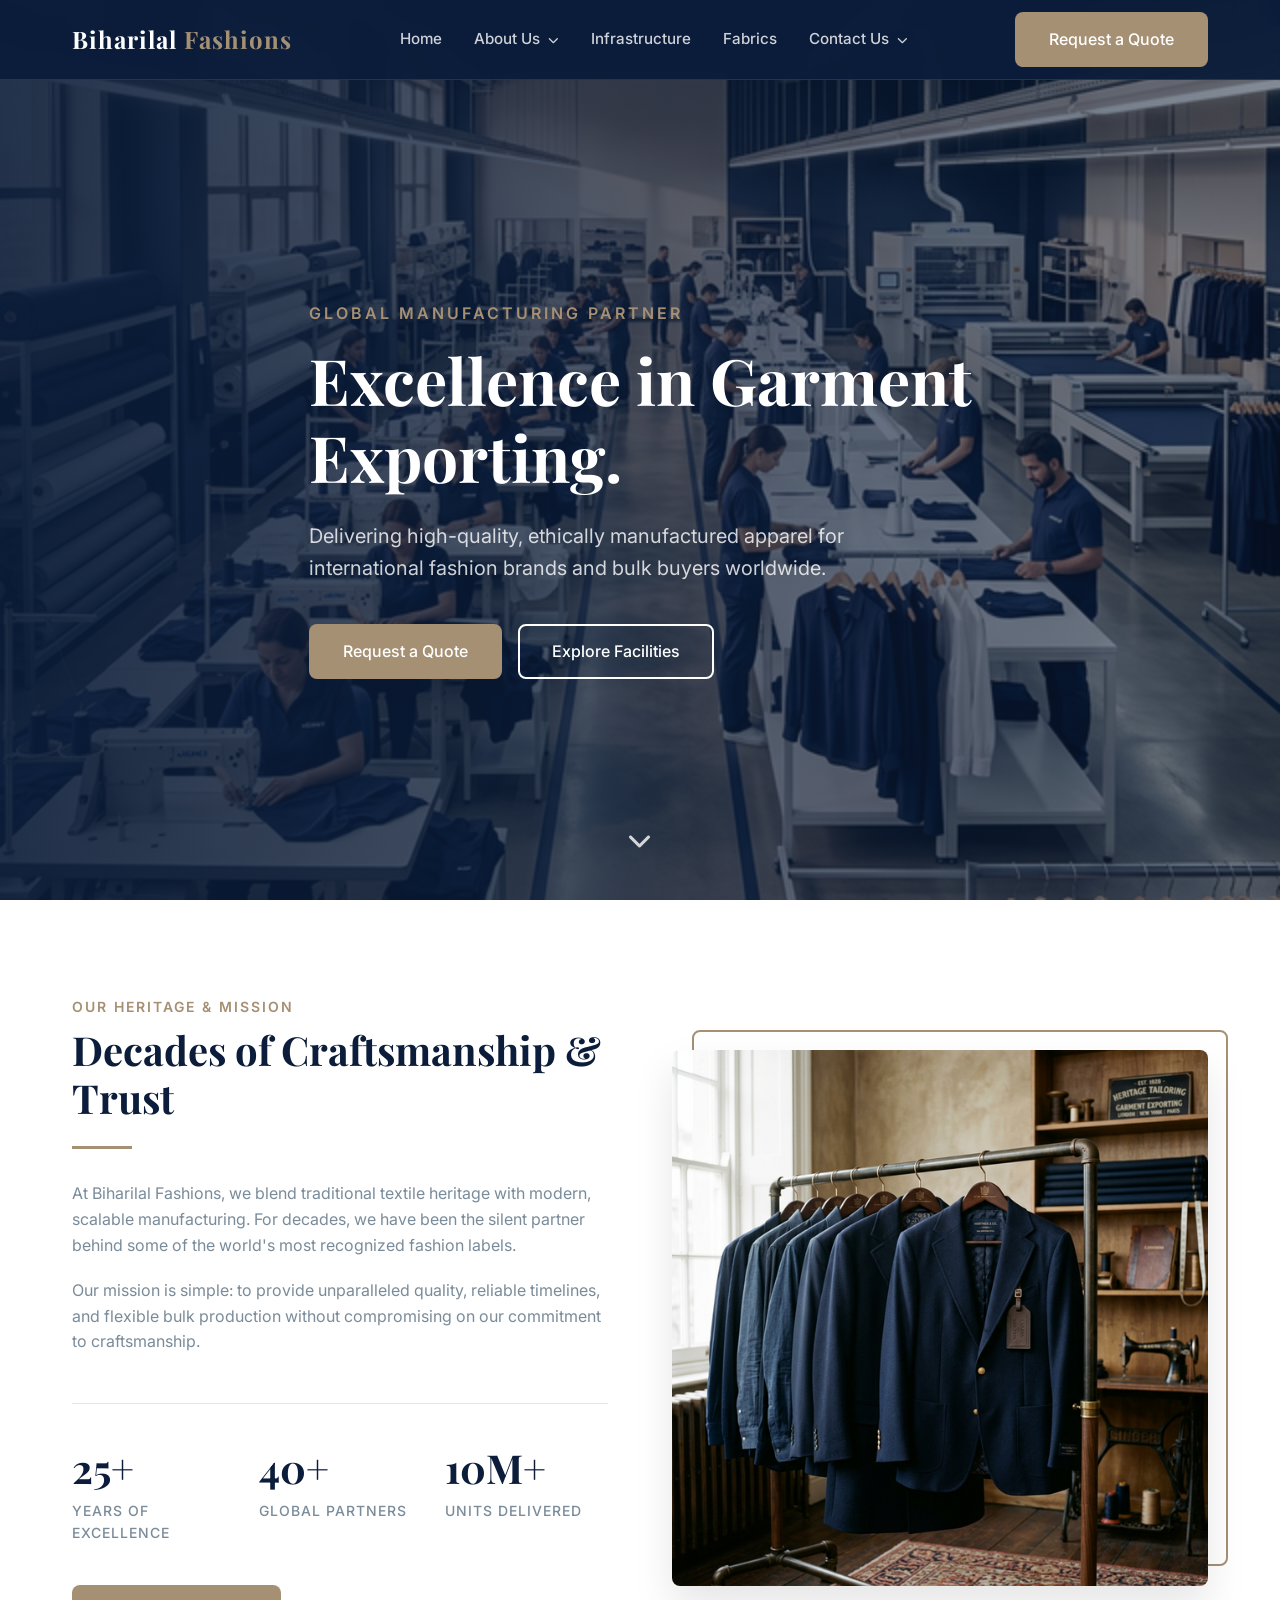
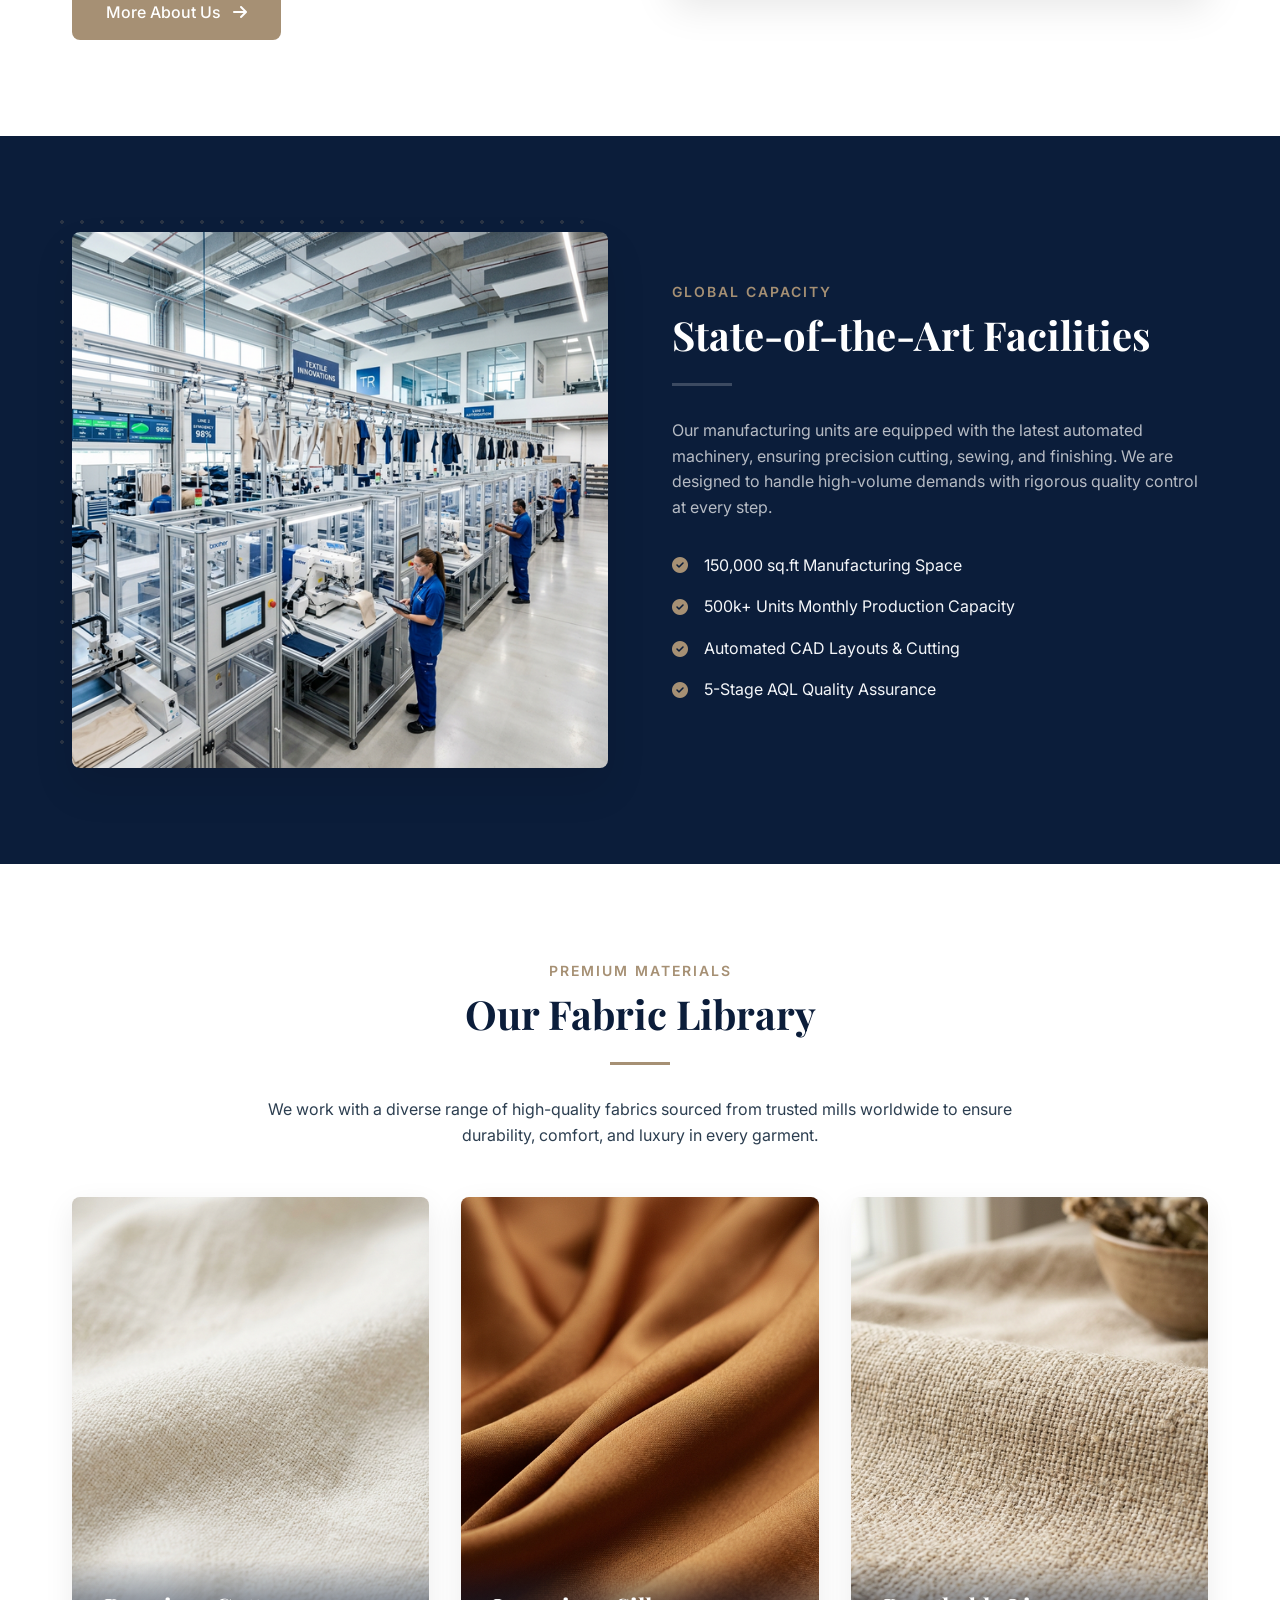
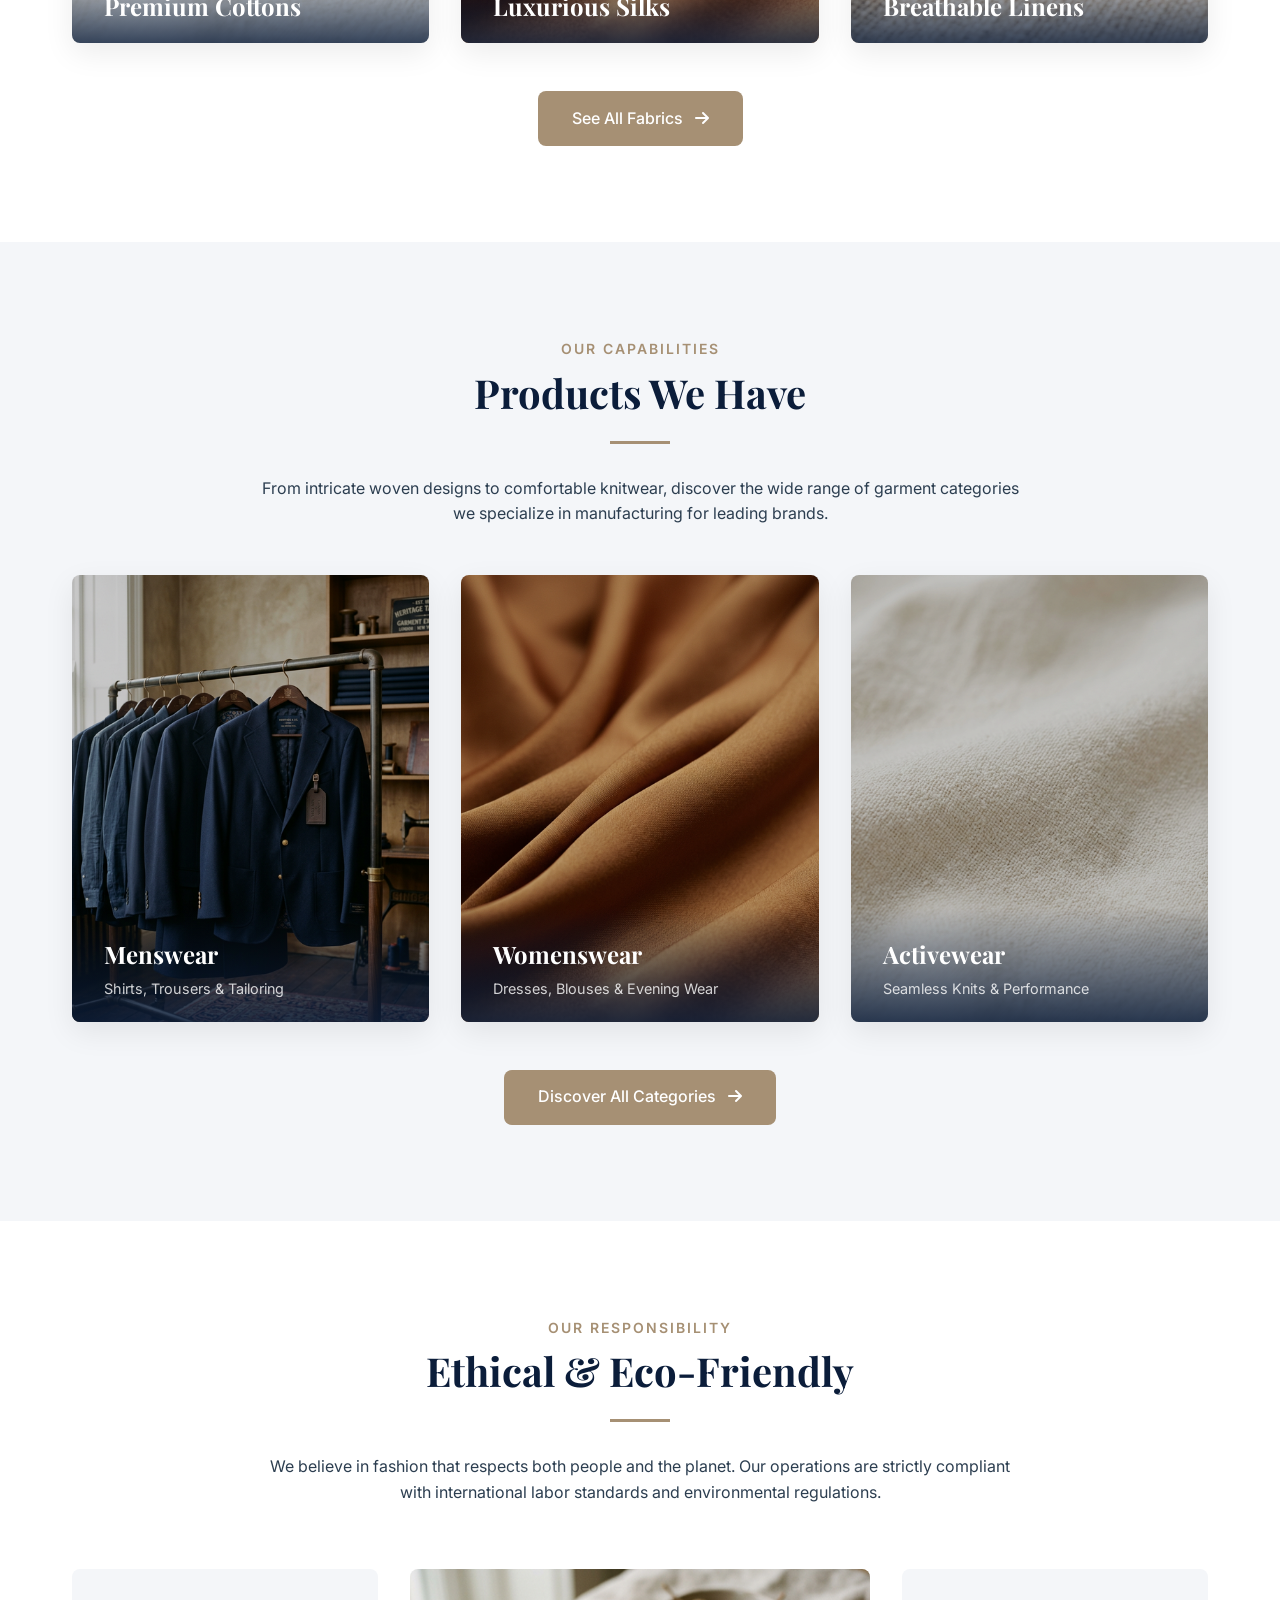
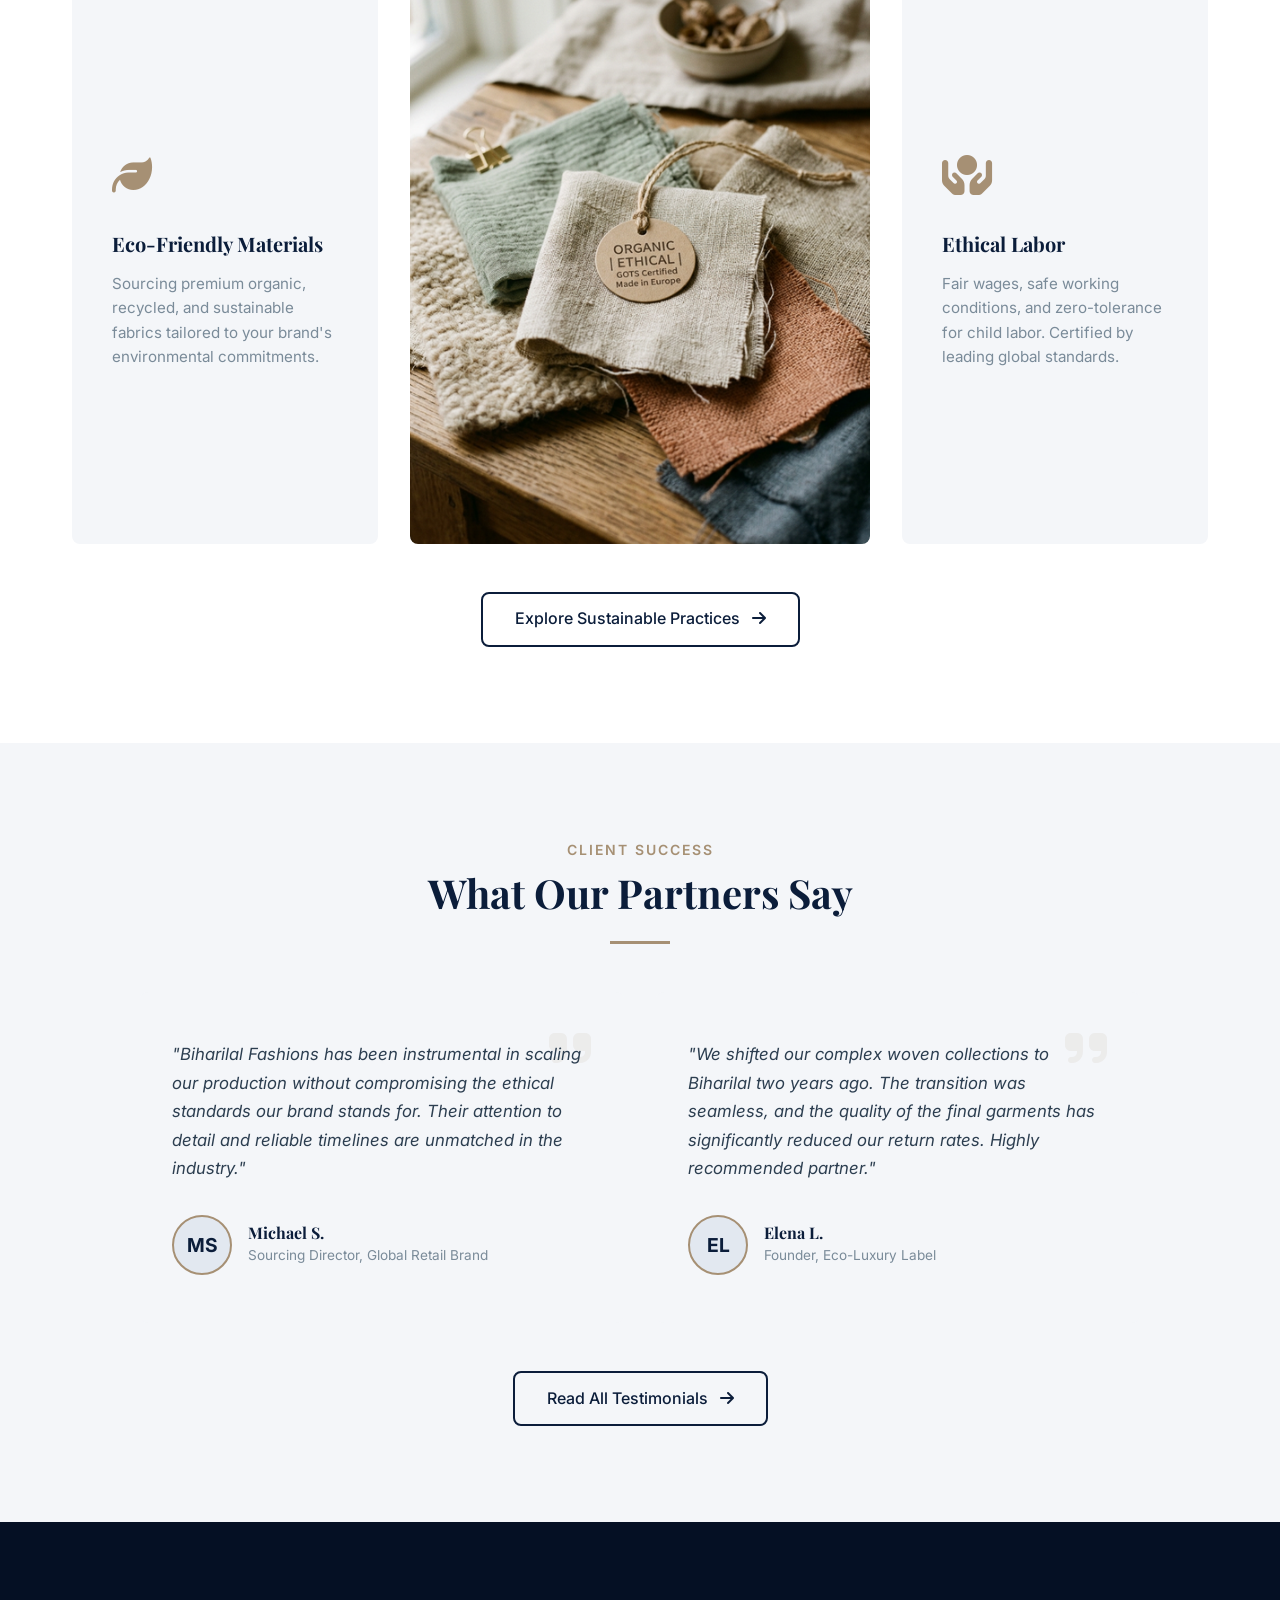
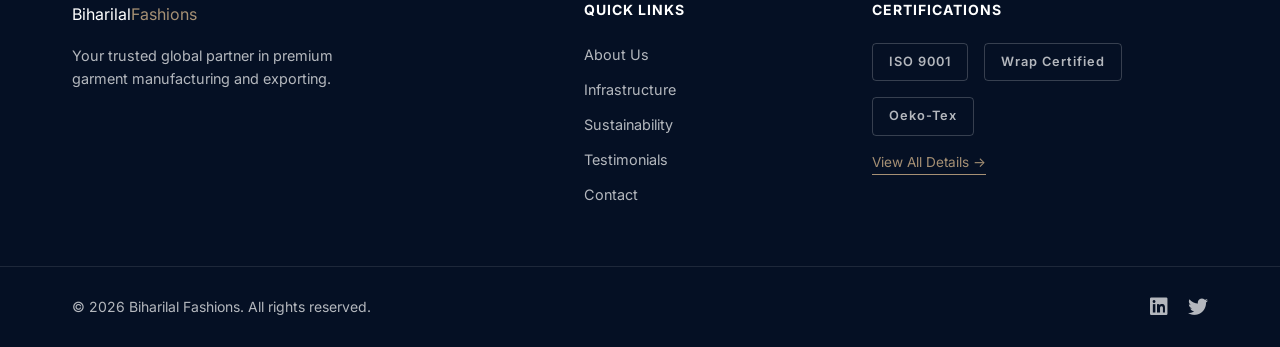
==== index.html @ 2e95e571 "adding more changes" ====
<!DOCTYPE html>
<html lang="en">
<head>
    <meta charset="UTF-8">
    <meta name="viewport" content="width=device-width, initial-scale=1.0">
    <title>Biharilal Fashions | Global Garment Manufacturing & Exporting</title>
    <meta name="description" content="Premium B2B garment manufacturing and exporting. Partner with Biharilal Fashions for high-quality, sustainable, and ethically produced apparel.">
    <link rel="preconnect" href="https://fonts.googleapis.com">
    <link rel="preconnect" href="https://fonts.gstatic.com" crossorigin>
    <link href="https://fonts.googleapis.com/css2?family=Inter:wght@300;400;500;600&family=Playfair+Display:wght@400;600;700&display=swap" rel="stylesheet">
    <link rel="stylesheet" href="https://cdnjs.cloudflare.com/ajax/libs/font-awesome/6.4.0/css/all.min.css">
    <link rel="stylesheet" href="styles.css">
</head>
<body>
    <!-- Navigation -->
    <nav class="navbar" id="navbar">
        <div class="container nav-container">
            <a href="#" class="logo">
                <span class="logo-text">Biharilal <span class="accent-text">Fashions</span></span>
            </a>
            <div class="nav-links">
                <a href="#home" class="nav-link">Home</a>
                <div class="dropdown">
                    <a href="about.html" class="nav-link">About Us <i class="fas fa-chevron-down" style="font-size: 0.7em; margin-left: 4px;"></i></a>
                    <div class="dropdown-menu">
                        <a href="about.html" class="dropdown-item">Company Overview</a>
                        <a href="certifications.html" class="dropdown-item">Certifications</a>
                        <a href="sustainability.html" class="dropdown-item">Sustainability</a>
                    </div>
                </div>
                <a href="#infrastructure" class="nav-link">Infrastructure</a>
                <a href="#fabrics" class="nav-link">Fabrics</a>
                <div class="dropdown">
                    <a href="contact.html" class="nav-link">Contact Us <i class="fas fa-chevron-down" style="font-size: 0.7em; margin-left: 4px;"></i></a>
                    <div class="dropdown-menu" style="right: 0; left: auto; min-width: 150px;">
                        <a href="contact.html" class="dropdown-item">Get in Touch</a>
                        <a href="join.html" class="dropdown-item">Join Us</a>
                    </div>
                </div>
            </div>
            <a href="contact.html" class="btn btn-primary nav-btn">Request a Quote</a>
            <button class="mobile-toggle" aria-label="Toggle menu">
                <i class="fas fa-bars"></i>
            </button>
        </div>
    </nav>

    <!-- Hero Section -->
    <section id="home" class="hero">
        <div class="hero-bg" style="background-image: url('assets/hero_garment.png');"></div>
        <div class="hero-overlay"></div>
        <div class="container hero-content">
            <span class="subtitle">Global Manufacturing Partner</span>
            <h1 class="hero-title">Excellence in Garment <br>Exporting.</h1>
            <p class="hero-desc">Delivering high-quality, ethically manufactured apparel for international fashion brands and bulk buyers worldwide.</p>
            <div class="hero-actions">
                <a href="contact.html" class="btn btn-primary">Request a Quote</a>
                <a href="#infrastructure" class="btn btn-secondary">Explore Facilities</a>
            </div>
        </div>
        <div class="scroll-indicator">
            <a href="#about"><i class="fas fa-chevron-down"></i></a>
        </div>
    </section>

    <!-- About Section -->
    <section id="about" class="section">
        <div class="container split-container fade-in-up">
            <div class="split-content">
                <span class="section-subtitle">Our Heritage & Mission</span>
                <h2 class="section-title">Decades of Craftsmanship & Trust</h2>
                <div class="divider"></div>
                <p>At Biharilal Fashions, we blend traditional textile heritage with modern, scalable manufacturing. For decades, we have been the silent partner behind some of the world's most recognized fashion labels.</p>
                <p>Our mission is simple: to provide unparalleled quality, reliable timelines, and flexible bulk production without compromising on our commitment to craftsmanship.</p>
                
                <div class="stats-grid">
                    <div class="stat-item">
                        <span class="stat-num">25+</span>
                        <span class="stat-label">Years of Excellence</span>
                    </div>
                    <div class="stat-item">
                        <span class="stat-num">40+</span>
                        <span class="stat-label">Global Partners</span>
                    </div>
                    <div class="stat-item">
                        <span class="stat-num">10M+</span>
                        <span class="stat-label">Units Delivered</span>
                    </div>
                </div>
                
                <div style="margin-top: 2.5rem;">
                    <a href="about.html" class="btn btn-primary">More About Us <i class="fas fa-arrow-right ml-2"></i></a>
                </div>
            </div>
            <div class="split-image-container">
                <img src="assets/about_heritage.png" alt="Tailored clothing heritage" class="split-image">
                <div class="image-accent"></div>
            </div>
        </div>
    </section>

    <!-- Infrastructure Section -->
    <section id="infrastructure" class="section section-dark">
        <div class="container split-container split-reverse fade-in-up">
            <div class="split-content">
                <span class="section-subtitle">Global Capacity</span>
                <h2 class="section-title text-light">State-of-the-Art Facilities</h2>
                <div class="divider divider-light"></div>
                <p class="text-light-muted">Our manufacturing units are equipped with the latest automated machinery, ensuring precision cutting, sewing, and finishing. We are designed to handle high-volume demands with rigorous quality control at every step.</p>
                
                <ul class="feature-list">
                    <li><i class="fas fa-check-circle text-accent"></i> 150,000 sq.ft Manufacturing Space</li>
                    <li><i class="fas fa-check-circle text-accent"></i> 500k+ Units Monthly Production Capacity</li>
                    <li><i class="fas fa-check-circle text-accent"></i> Automated CAD Layouts & Cutting</li>
                    <li><i class="fas fa-check-circle text-accent"></i> 5-Stage AQL Quality Assurance</li>
                </ul>
            </div>
            <div class="split-image-container">
                <img src="assets/infrastructure_factory.png" alt="Modern sewing facility" class="split-image">
                <div class="image-accent pattern-dots"></div>
            </div>
        </div>
    </section>

    <!-- Fabrics Section -->
    <section id="fabrics" class="section">
        <div class="container fade-in-up">
            <div class="text-center section-header">
                <span class="section-subtitle">Premium Materials</span>
                <h2 class="section-title">Our Fabric Library</h2>
                <div class="divider center-divider"></div>
                <p class="max-w-3xl mx-auto mb-8">We work with a diverse range of high-quality fabrics sourced from trusted mills worldwide to ensure durability, comfort, and luxury in every garment.</p>
            </div>
            
            <div class="fabric-preview-grid">
                <div class="fabric-preview-card">
                    <img src="assets/fabric_cotton.png" alt="Premium Cotton" class="fabric-preview-img">
                    <div class="fabric-preview-overlay">
                        <h3>Premium Cottons</h3>
                    </div>
                </div>
                <div class="fabric-preview-card">
                    <img src="assets/fabric_silk.png" alt="Luxurious Silk" class="fabric-preview-img">
                    <div class="fabric-preview-overlay">
                        <h3>Luxurious Silks</h3>
                    </div>
                </div>
                <div class="fabric-preview-card">
                    <img src="assets/fabric_linen.png" alt="Breathable Linen" class="fabric-preview-img">
                    <div class="fabric-preview-overlay">
                        <h3>Breathable Linens</h3>
                    </div>
                </div>
            </div>
            <div class="text-center mt-4" style="margin-top: 3rem;">
                <a href="fabrics.html" class="btn btn-primary">See All Fabrics <i class="fas fa-arrow-right ml-2"></i></a>
            </div>
        </div>
    </section>

    <!-- Products Section -->
    <section id="products" class="section section-muted">
        <div class="container fade-in-up">
            <div class="text-center section-header">
                <span class="section-subtitle">Our Capabilities</span>
                <h2 class="section-title">Products We Have</h2>
                <div class="divider center-divider"></div>
                <p class="max-w-3xl mx-auto mb-8">From intricate woven designs to comfortable knitwear, discover the wide range of garment categories we specialize in manufacturing for leading brands.</p>
            </div>
            
            <div class="fabric-preview-grid">
                <div class="fabric-preview-card">
                    <img src="assets/about_heritage.png" alt="Menswear" class="fabric-preview-img" style="filter: brightness(0.8);">
                    <div class="fabric-preview-overlay">
                        <h3>Menswear</h3>
                        <p style="color: rgba(255,255,255,0.8); font-size: 0.9rem; margin-top: 0.5rem;">Shirts, Trousers & Tailoring</p>
                    </div>
                </div>
                <div class="fabric-preview-card">
                    <img src="assets/fabric_silk.png" alt="Womenswear" class="fabric-preview-img" style="filter: brightness(0.8);">
                    <div class="fabric-preview-overlay">
                        <h3>Womenswear</h3>
                        <p style="color: rgba(255,255,255,0.8); font-size: 0.9rem; margin-top: 0.5rem;">Dresses, Blouses & Evening Wear</p>
                    </div>
                </div>
                <div class="fabric-preview-card">
                    <img src="assets/fabric_cotton.png" alt="Activewear" class="fabric-preview-img" style="filter: brightness(0.8);">
                    <div class="fabric-preview-overlay">
                        <h3>Activewear</h3>
                        <p style="color: rgba(255,255,255,0.8); font-size: 0.9rem; margin-top: 0.5rem;">Seamless Knits & Performance</p>
                    </div>
                </div>
            </div>
            
            <div class="text-center mt-4" style="margin-top: 3rem;">
                <a href="products.html" class="btn btn-primary">Discover All Categories <i class="fas fa-arrow-right ml-2"></i></a>
            </div>
        </div>
    </section>

    <!-- Sustainability Section -->
    <section id="sustainability" class="section">
        <div class="container fade-in-up">
            <div class="text-center section-header">
                <span class="section-subtitle">Our Responsibility</span>
                <h2 class="section-title">Ethical & Eco-Friendly</h2>
                <div class="divider center-divider"></div>
                <p class="max-w-3xl mx-auto">We believe in fashion that respects both people and the planet. Our operations are strictly compliant with international labor standards and environmental regulations.</p>
            </div>
            
            <div class="sustainability-grid">
                <div class="sus-card">
                    <div class="sus-icon"><i class="fas fa-leaf"></i></div>
                    <h3>Eco-Friendly Materials</h3>
                    <p>Sourcing premium organic, recycled, and sustainable fabrics tailored to your brand's environmental commitments.</p>
                </div>
                <div class="sus-card card-featured">
                    <img src="assets/sustainability_fabric.png" alt="Organic fabric swatches" class="sus-image">
                </div>
                <div class="sus-card">
                    <div class="sus-icon"><i class="fas fa-hands-holding-circle"></i></div>
                    <h3>Ethical Labor</h3>
                    <p>Fair wages, safe working conditions, and zero-tolerance for child labor. Certified by leading global standards.</p>
                </div>
            </div>
            
            <div class="text-center" style="margin-top: 3rem;">
                <a href="sustainability.html" class="btn btn-secondary" style="color: var(--primary-dark); border-color: var(--primary-dark);">Explore Sustainable Practices <i class="fas fa-arrow-right ml-2"></i></a>
            </div>
        </div>
    </section>

    <!-- Featured Testimonials Section -->
    <section id="testimonials" class="section section-muted">
        <div class="container fade-in-up">
            <div class="text-center section-header">
                <span class="section-subtitle">Client Success</span>
                <h2 class="section-title">What Our Partners Say</h2>
                <div class="divider center-divider"></div>
            </div>
            
            <div class="testimonials-grid" style="max-width: 1000px; margin-left: auto; margin-right: auto;">
                <div class="testimonial-card">
                    <i class="fas fa-quote-right quote-icon"></i>
                    <p class="testimonial-text">"Biharilal Fashions has been instrumental in scaling our production without compromising the ethical standards our brand stands for. Their attention to detail and reliable timelines are unmatched in the industry."</p>
                    <div class="testimonial-author">
                        <div class="author-avatar">MS</div>
                        <div class="author-info">
                            <h4>Michael S.</h4>
                            <p>Sourcing Director, Global Retail Brand</p>
                        </div>
                    </div>
                </div>
                
                <div class="testimonial-card">
                    <i class="fas fa-quote-right quote-icon"></i>
                    <p class="testimonial-text">"We shifted our complex woven collections to Biharilal two years ago. The transition was seamless, and the quality of the final garments has significantly reduced our return rates. Highly recommended partner."</p>
                    <div class="testimonial-author">
                        <div class="author-avatar">EL</div>
                        <div class="author-info">
                            <h4>Elena L.</h4>
                            <p>Founder, Eco-Luxury Label</p>
                        </div>
                    </div>
                </div>
            </div>
            
            <div class="text-center" style="margin-top: 3rem;">
                <a href="testimonials.html" class="btn btn-secondary" style="color: var(--primary-dark); border-color: var(--primary-dark);">Read All Testimonials <i class="fas fa-arrow-right ml-2"></i></a>
            </div>
        </div>
    </section>

    <!-- Footer -->
    <footer class="footer">
        <div class="container footer-container">
            <div class="footer-brand">
                <a href="#" class="logo text-light">Biharilal <span class="accent-text">Fashions</span></a>
                <p class="footer-desc">Your trusted global partner in premium garment manufacturing and exporting.</p>
            </div>
            <div class="footer-links">
                <h4>Quick Links</h4>
                <a href="#about">About Us</a>
                <a href="#infrastructure">Infrastructure</a>
                <a href="sustainability.html">Sustainability</a>
                <a href="testimonials.html">Testimonials</a>
                <a href="contact.html">Contact</a>
            </div>
            <div class="footer-cert">
                <h4>Certifications</h4>
                <div class="cert-icons">
                    <span class="cert-badge">ISO 9001</span>
                    <span class="cert-badge">Wrap Certified</span>
                    <span class="cert-badge">Oeko-Tex</span>
                </div>
                <a href="certifications.html" style="display: inline-block; margin-top: 1rem; color: var(--accent-earth); font-size: 0.85rem; text-decoration: none; border-bottom: 1px solid var(--accent-earth); transition: var(--transition);">View All Details &rarr;</a>
            </div>
        </div>
        <div class="footer-bottom">
            <div class="container bottom-flex">
                <p>&copy; <span id="year"></span> Biharilal Fashions. All rights reserved.</p>
                <div class="social-links">
                    <a href="#"><i class="fab fa-linkedin"></i></a>
                    <a href="#"><i class="fab fa-twitter"></i></a>
                </div>
            </div>
        </div>
    </footer>

    <script src="script.js"></script>
</body>
</html>
---- styles.css ----
:root {
    /* Color Palette */
    --primary-dark: #0B1D3A; /* Deep Navy */
    --primary-light: #F4F6F9; /* Soft White */
    --accent-earth: #A69074; /* Muted Earth Tone */
    --accent-hover: #8e785d;
    --text-main: #2C3E50;
    --text-light: #7A8B99;
    --text-white: #FFFFFF;
    
    /* Typography */
    --font-heading: 'Playfair Display', serif;
    --font-body: 'Inter', sans-serif;
    
    /* Variables */
    --transition: all 0.3s cubic-bezier(0.25, 0.8, 0.25, 1);
    --border-radius: 8px;
    --max-width: 1200px;
    --nav-height: 80px;
}

* {
    margin: 0;
    padding: 0;
    box-sizing: border-box;
}

html {
    scroll-behavior: smooth;
    font-size: 16px;
}

body {
    font-family: var(--font-body);
    color: var(--text-main);
    background-color: var(--text-white);
    line-height: 1.6;
    overflow-x: hidden;
}

h1, h2, h3, h4, h5, h6 {
    font-family: var(--font-heading);
    color: var(--primary-dark);
    line-height: 1.2;
}

a {
    text-decoration: none;
    color: inherit;
    transition: var(--transition);
}

ul {
    list-style: none;
}

.container {
    max-width: var(--max-width);
    margin: 0 auto;
    padding: 0 2rem;
}

.text-center { text-align: center; }
.mx-auto { margin-left: auto; margin-right: auto; }
.max-w-3xl { max-width: 48rem; }
.mb-8 { margin-bottom: 2rem; }
.ml-2 { margin-left: 0.5rem; }

/* Buttons */
.btn {
    display: inline-block;
    padding: 0.8rem 2rem;
    font-weight: 500;
    border-radius: var(--border-radius);
    cursor: pointer;
    transition: var(--transition);
    border: 2px solid transparent;
    font-family: var(--font-body);
    font-size: 1rem;
}

.btn-primary {
    background-color: var(--accent-earth);
    color: var(--text-white);
}

.btn-primary:hover {
    background-color: var(--accent-hover);
    transform: translateY(-2px);
    box-shadow: 0 4px 12px rgba(166, 144, 116, 0.3);
}

.btn-secondary {
    background-color: transparent;
    color: var(--text-white);
    border-color: var(--text-white);
}

.btn-secondary:hover {
    background-color: var(--text-white);
    color: var(--primary-dark);
    transform: translateY(-2px);
}

.btn-block {
    display: block;
    width: 100%;
}

/* Sections */
.section {
    padding: 6rem 0;
}

.section-dark {
    background-color: var(--primary-dark);
    color: var(--primary-light);
}

.section-dark h2 {
    color: var(--text-white);
}

.section-muted {
    background-color: var(--primary-light);
}

.section-subtitle {
    display: block;
    font-family: var(--font-body);
    color: var(--accent-earth);
    text-transform: uppercase;
    letter-spacing: 2px;
    font-size: 0.875rem;
    font-weight: 600;
    margin-bottom: 0.5rem;
}

.section-title {
    font-size: 2.5rem;
    margin-bottom: 1.5rem;
}

.text-light { color: var(--text-white) !important; }
.text-light-muted { color: rgba(255,255,255,0.7) !important; }

.divider {
    height: 3px;
    width: 60px;
    background-color: var(--accent-earth);
    margin-bottom: 2rem;
}

.divider-light { background-color: rgba(255,255,255,0.2); }
.center-divider { margin: 1.5rem auto 2rem; }

/* Navigation */
.navbar {
    position: fixed;
    top: 0;
    left: 0;
    width: 100%;
    height: var(--nav-height);
    background-color: rgba(11, 29, 58, 0.95);
    backdrop-filter: blur(10px);
    z-index: 1000;
    border-bottom: 1px solid rgba(255,255,255,0.1);
    transition: var(--transition);
}

.navbar.scrolled {
    background-color: rgba(255, 255, 255, 0.98);
    box-shadow: 0 4px 20px rgba(0,0,0,0.05);
    border-bottom: none;
}

.navbar.scrolled .logo-text, .navbar.scrolled .nav-link {
    color: var(--primary-dark);
}

.nav-container {
    height: 100%;
    display: flex;
    justify-content: space-between;
    align-items: center;
}

.logo {
    display: flex;
    align-items: center;
}

.logo-text {
    font-family: var(--font-heading);
    font-size: 1.5rem;
    font-weight: 700;
    color: var(--text-white);
    letter-spacing: 1px;
}

.accent-text { color: var(--accent-earth); }

.nav-links {
    display: flex;
    gap: 2rem;
}

.nav-link {
    color: rgba(255,255,255,0.8);
    font-size: 0.95rem;
    font-weight: 500;
    position: relative;
}

.nav-link::after {
    content: '';
    position: absolute;
    bottom: -4px;
    left: 0;
    width: 0;
    height: 2px;
    background-color: var(--accent-earth);
    transition: var(--transition);
}

.nav-link:hover::after, .nav-link.active::after {
    width: 100%;
}

.nav-link:hover, .nav-link.active {
    color: var(--text-white);
}

.navbar.scrolled .nav-link:hover, .navbar.scrolled .nav-link.active {
    color: var(--accent-earth);
}

/* Dropdown */
.dropdown {
    position: relative;
    display: flex;
    align-items: center;
}

.dropdown-menu {
    position: absolute;
    top: 100%;
    left: 0;
    min-width: 200px;
    background-color: var(--text-white);
    box-shadow: 0 10px 30px rgba(0,0,0,0.1);
    border-radius: var(--border-radius);
    padding: 0.5rem 0;
    margin-top: 1rem;
    opacity: 0;
    visibility: hidden;
    transform: translateY(10px);
    transition: var(--transition);
    border-top: 3px solid var(--accent-earth);
}

.dropdown:hover .dropdown-menu {
    opacity: 1;
    visibility: visible;
    transform: translateY(0);
    margin-top: 0.5rem;
}

.dropdown-item {
    display: block;
    padding: 0.75rem 1.5rem;
    color: var(--primary-dark);
    font-size: 0.95rem;
    font-weight: 500;
    transition: var(--transition);
    white-space: nowrap;
}

.dropdown-item:hover {
    background-color: var(--primary-light);
    color: var(--accent-earth);
    padding-left: 2rem;
}

.mobile-toggle {
    display: none;
    background: none;
    border: none;
    color: var(--text-white);
    font-size: 1.5rem;
    cursor: pointer;
}

.navbar.scrolled .mobile-toggle {
    color: var(--primary-dark);
}

/* Hero */
.hero {
    height: 100vh;
    min-height: 600px;
    position: relative;
    display: flex;
    align-items: center;
    padding-top: var(--nav-height);
}

.hero-bg {
    position: absolute;
    top: 0;
    left: 0;
    width: 100%;
    height: 100%;
    background-size: cover;
    background-position: center;
    z-index: 1;
}

.hero-overlay {
    position: absolute;
    top: 0;
    left: 0;
    width: 100%;
    height: 100%;
    background: linear-gradient(to right, rgba(11,29,58,0.9) 0%, rgba(11,29,58,0.5) 100%);
    z-index: 2;
}

.hero-content {
    position: relative;
    z-index: 3;
    max-width: 800px;
    animation: fadeInUp 1s ease-out;
}

.subtitle {
    display: inline-block;
    color: var(--accent-earth);
    text-transform: uppercase;
    letter-spacing: 3px;
    font-weight: 600;
    margin-bottom: 1rem;
}

.hero-title {
    font-size: 4rem;
    color: var(--text-white);
    margin-bottom: 1.5rem;
}

.hero-desc {
    font-size: 1.25rem;
    color: rgba(255,255,255,0.8);
    margin-bottom: 2.5rem;
    max-width: 600px;
}

.hero-actions {
    display: flex;
    gap: 1rem;
}

.scroll-indicator {
    position: absolute;
    bottom: 40px;
    left: 50%;
    transform: translateX(-50%);
    z-index: 3;
    animation: bounce 2s infinite;
}

.scroll-indicator a {
    color: var(--text-white);
    font-size: 1.5rem;
    opacity: 0.8;
}

.scroll-indicator a:hover {
    opacity: 1;
    color: var(--accent-earth);
}

/* Split Layout (About & Infrastructure) */
.split-container {
    display: grid;
    grid-template-columns: 1fr 1fr;
    gap: 4rem;
    align-items: center;
}

.split-reverse .split-content {
    order: 2;
}

.split-content p {
    margin-bottom: 1.25rem;
    color: var(--text-light);
}

.split-image-container {
    position: relative;
}

.split-image {
    width: 100%;
    border-radius: var(--border-radius);
    display: block;
    box-shadow: 0 20px 40px rgba(0,0,0,0.1);
    position: relative;
    z-index: 2;
}

.image-accent {
    position: absolute;
    top: -20px;
    right: -20px;
    width: 100%;
    height: 100%;
    border: 2px solid var(--accent-earth);
    border-radius: var(--border-radius);
    z-index: 1;
}

.split-reverse .image-accent {
    right: auto;
    left: -20px;
}

.pattern-dots {
    background-image: radial-gradient(var(--accent-earth) 2px, transparent 2px);
    background-size: 20px 20px;
    border: none;
    opacity: 0.2;
}

/* Stats */
.stats-grid {
    display: grid;
    grid-template-columns: repeat(3, 1fr);
    gap: 1.5rem;
    margin-top: 3rem;
    padding-top: 2rem;
    border-top: 1px solid rgba(0,0,0,0.1);
}

.stat-item {
    display: flex;
    flex-direction: column;
}

.stat-num {
    font-family: var(--font-heading);
    font-size: 2.5rem;
    color: var(--primary-dark);
    font-weight: 700;
}

.stat-label {
    font-size: 0.875rem;
    color: var(--text-light);
    font-weight: 500;
    text-transform: uppercase;
    letter-spacing: 1px;
}

/* Features List */
.feature-list {
    margin-top: 2rem;
}

.feature-list li {
    margin-bottom: 1rem;
    display: flex;
    align-items: center;
    gap: 1rem;
}

.text-accent { color: var(--accent-earth); }

/* Sustainability Grid */
.sustainability-grid {
    display: grid;
    grid-template-columns: 1fr 1.5fr 1fr;
    gap: 2rem;
    align-items: center;
    margin-top: 4rem;
}

.sus-card {
    background: var(--primary-light);
    padding: 2.5rem;
    border-radius: var(--border-radius);
    height: 100%;
    display: flex;
    flex-direction: column;
    justify-content: center;
    transition: var(--transition);
}

.sus-card:hover {
    transform: translateY(-5px);
    box-shadow: 0 10px 30px rgba(0,0,0,0.05);
}

.sus-icon {
    font-size: 2.5rem;
    color: var(--accent-earth);
    margin-bottom: 1.5rem;
}

.sus-card h3 {
    margin-bottom: 1rem;
    font-size: 1.25rem;
}

.sus-card p {
    color: var(--text-light);
    font-size: 0.95rem;
}

.card-featured {
    padding: 0;
    background: transparent;
    border-radius: var(--border-radius);
    overflow: hidden;
}

.sus-image {
    width: 100%;
    height: 100%;
    object-fit: cover;
    display: block;
    aspect-ratio: 4/5;
}

/* Contact */
.contact-wrapper {
    display: grid;
    grid-template-columns: 1fr 1.5fr;
    gap: 5rem;
    background: var(--text-white);
    border-radius: var(--border-radius);
    overflow: hidden;
    box-shadow: 0 20px 40px rgba(0,0,0,0.05);
}

.contact-info {
    padding: 4rem;
    background: var(--primary-dark);
    color: var(--text-white);
}

.contact-info .section-title {
    color: var(--text-white);
    font-size: 2rem;
}

.contact-info p {
    color: rgba(255,255,255,0.7);
}

.contact-details {
    margin-top: 3rem;
}

.detail-item {
    display: flex;
    gap: 1.5rem;
    margin-bottom: 2rem;
}

.detail-icon {
    width: 50px;
    height: 50px;
    background: rgba(255,255,255,0.1);
    border-radius: 50%;
    display: flex;
    align-items: center;
    justify-content: center;
    font-size: 1.25rem;
    color: var(--accent-earth);
    flex-shrink: 0;
}

.detail-item h4 {
    color: var(--text-white);
    margin-bottom: 0.25rem;
    font-family: var(--font-body);
    font-size: 1rem;
}

.detail-item p {
    font-size: 0.9rem;
    line-height: 1.4;
    margin: 0;
}

.contact-form-container {
    padding: 4rem 4rem 4rem 0;
}

.form-title {
    font-size: 1.5rem;
    margin-bottom: 2rem;
}

.form-row {
    display: grid;
    grid-template-columns: 1fr 1fr;
    gap: 1.5rem;
}

.form-group {
    margin-bottom: 1.5rem;
}

.form-group label {
    display: block;
    font-size: 0.875rem;
    font-weight: 500;
    margin-bottom: 0.5rem;
    color: var(--primary-dark);
}

.form-group input,
.form-group select,
.form-group textarea {
    width: 100%;
    padding: 0.8rem 1rem;
    border: 1px solid #D1D5DB;
    border-radius: var(--border-radius);
    font-family: var(--font-body);
    font-size: 1rem;
    transition: var(--transition);
    background-color: #F9FAFB;
}

.form-group input:focus,
.form-group select:focus,
.form-group textarea:focus {
    outline: none;
    border-color: var(--accent-earth);
    background-color: var(--text-white);
}

/* Fabrics Grid */
.fabric-preview-grid {
    display: grid;
    grid-template-columns: repeat(3, 1fr);
    gap: 2rem;
    margin-top: 3rem;
}

.fabric-preview-card {
    position: relative;
    border-radius: var(--border-radius);
    overflow: hidden;
    aspect-ratio: 4/5;
    cursor: pointer;
    box-shadow: 0 10px 30px rgba(0,0,0,0.08);
}

.fabric-preview-img {
    width: 100%;
    height: 100%;
    object-fit: cover;
    transition: transform 0.6s cubic-bezier(0.25, 0.8, 0.25, 1);
}

.fabric-preview-card:hover .fabric-preview-img {
    transform: scale(1.08);
}

.fabric-preview-overlay {
    position: absolute;
    bottom: 0;
    left: 0;
    width: 100%;
    padding: 2rem;
    background: linear-gradient(to top, rgba(11,29,58,0.9) 0%, transparent 100%);
    color: var(--text-white);
    transform: translateY(10px);
    transition: var(--transition);
}

.fabric-preview-card:hover .fabric-preview-overlay {
    transform: translateY(0);
}

.fabric-preview-overlay h3 {
    color: var(--text-white);
    font-size: 1.5rem;
    margin: 0;
}

/* Testimonials */
.testimonials-grid {
    display: grid;
    grid-template-columns: repeat(auto-fit, minmax(300px, 1fr));
    gap: 2rem;
    margin-top: 3rem;
}

.testimonial-card {
    background: var(--primary-light);
    border-radius: var(--border-radius);
    padding: 3rem 2rem;
    position: relative;
    transition: var(--transition);
}

.testimonial-card:hover {
    transform: translateY(-5px);
    box-shadow: 0 10px 30px rgba(0,0,0,0.05);
}

.quote-icon {
    position: absolute;
    top: 2rem;
    right: 2rem;
    font-size: 3rem;
    color: rgba(166, 144, 116, 0.1);
}

.testimonial-text {
    font-size: 1.05rem;
    line-height: 1.7;
    margin-bottom: 2rem;
    font-style: italic;
    position: relative;
    z-index: 2;
}

.testimonial-author {
    display: flex;
    align-items: center;
    gap: 1rem;
}

.author-avatar {
    width: 60px;
    height: 60px;
    border-radius: 50%;
    background-color: #E2E8F0;
    display: flex;
    align-items: center;
    justify-content: center;
    font-weight: bold;
    color: var(--primary-dark);
    font-size: 1.2rem;
    border: 2px solid var(--accent-earth);
}

.author-info h4 {
    margin-bottom: 0.2rem;
    font-size: 1rem;
}

.author-info p {
    font-size: 0.85rem;
    color: var(--text-light);
    margin: 0;
}

/* Footer */
.footer {
    background-color: #051024;
    color: rgba(255,255,255,0.7);
    padding-top: 5rem;
}

.footer-container {
    display: grid;
    grid-template-columns: 2fr 1fr 1.5fr;
    gap: 4rem;
    margin-bottom: 3rem;
}

.footer-desc {
    margin-top: 1rem;
    max-width: 300px;
    font-size: 0.9rem;
}

.footer-links h4, .footer-cert h4 {
    color: var(--text-white);
    font-family: var(--font-body);
    margin-bottom: 1.5rem;
    text-transform: uppercase;
    letter-spacing: 1px;
    font-size: 0.875rem;
}

.footer-links a {
    display: block;
    margin-bottom: 0.75rem;
    font-size: 0.9rem;
}

.footer-links a:hover {
    color: var(--accent-earth);
    padding-left: 5px;
}

.cert-icons {
    display: flex;
    flex-wrap: wrap;
    gap: 1rem;
}

.cert-badge {
    padding: 0.5rem 1rem;
    border: 1px solid rgba(255,255,255,0.2);
    border-radius: 4px;
    font-size: 0.8rem;
    font-weight: 600;
    letter-spacing: 1px;
}

.footer-bottom {
    border-top: 1px solid rgba(255,255,255,0.1);
    padding: 1.5rem 0;
    font-size: 0.875rem;
}

.bottom-flex {
    display: flex;
    justify-content: space-between;
    align-items: center;
}

.social-links a {
    color: rgba(255,255,255,0.7);
    font-size: 1.25rem;
    margin-left: 1rem;
}

.social-links a:hover {
    color: var(--text-white);
}

/* Animations */
@keyframes fadeInUp {
    from {
        opacity: 0;
        transform: translateY(30px);
    }
    to {
        opacity: 1;
        transform: translateY(0);
    }
}

@keyframes bounce {
    0%, 20%, 50%, 80%, 100% { transform: translateY(0); }
    40% { transform: translateY(-20px); }
    60% { transform: translateY(-10px); }
}

.fade-in-up {
    opacity: 0;
    transform: translateY(30px);
    transition: opacity 0.8s ease-out, transform 0.8s ease-out;
}

.fade-in-up.visible {
    opacity: 1;
    transform: translateY(0);
}

/* Responsive */
@media (max-width: 1024px) {
    .hero-title { font-size: 3rem; }
    .split-container { gap: 2rem; }
    .sustainability-grid {
        grid-template-columns: 1fr;
    }
    .fabric-preview-grid {
        grid-template-columns: repeat(2, 1fr);
    }
    .card-featured { height: 400px; }
    .contact-wrapper { gap: 2rem; }
}

@media (max-width: 768px) {
    .nav-links, .nav-btn { display: none; }
    .mobile-toggle { display: block; }
    .hero-title { font-size: 2.5rem; }
    .split-container { grid-template-columns: 1fr; }
    .split-reverse .split-content { order: -1; }
    .fabric-preview-grid { grid-template-columns: 1fr; }
    .contact-wrapper { grid-template-columns: 1fr; }
    .contact-form-container { padding: 2rem; }
    .footer-container { grid-template-columns: 1fr; gap: 2rem; }
    .form-row { grid-template-columns: 1fr; }
}

/* --- Notification Popup --- */
.notification-popup {
    position: fixed;
    bottom: -100px;
    right: 30px;
    background-color: var(--text-white);
    border-radius: var(--border-radius);
    border-left: 4px solid var(--accent-earth);
    box-shadow: 0 10px 40px rgba(0,0,0,0.15);
    z-index: 1000;
    transition: all 0.5s cubic-bezier(0.68, -0.55, 0.265, 1.55);
    opacity: 0;
    max-width: 400px;
}

.notification-popup.show {
    bottom: 30px;
    opacity: 1;
}

.popup-content {
    display: flex;
    align-items: center;
    padding: 1.5rem;
    gap: 1rem;
    position: relative;
}

.popup-icon {
    font-size: 2rem;
    color: var(--accent-earth);
    flex-shrink: 0;
}

.popup-close {
    position: absolute;
    top: 10px;
    right: 15px;
    background: none;
    border: none;
    color: var(--text-light);
    cursor: pointer;
    font-size: 1.1rem;
    transition: var(--transition);
}

.popup-close:hover {
    color: var(--primary-dark);
}

@media (max-width: 480px) {
    .notification-popup {
        right: 15px;
        left: 15px;
        max-width: calc(100% - 30px);
    }
}
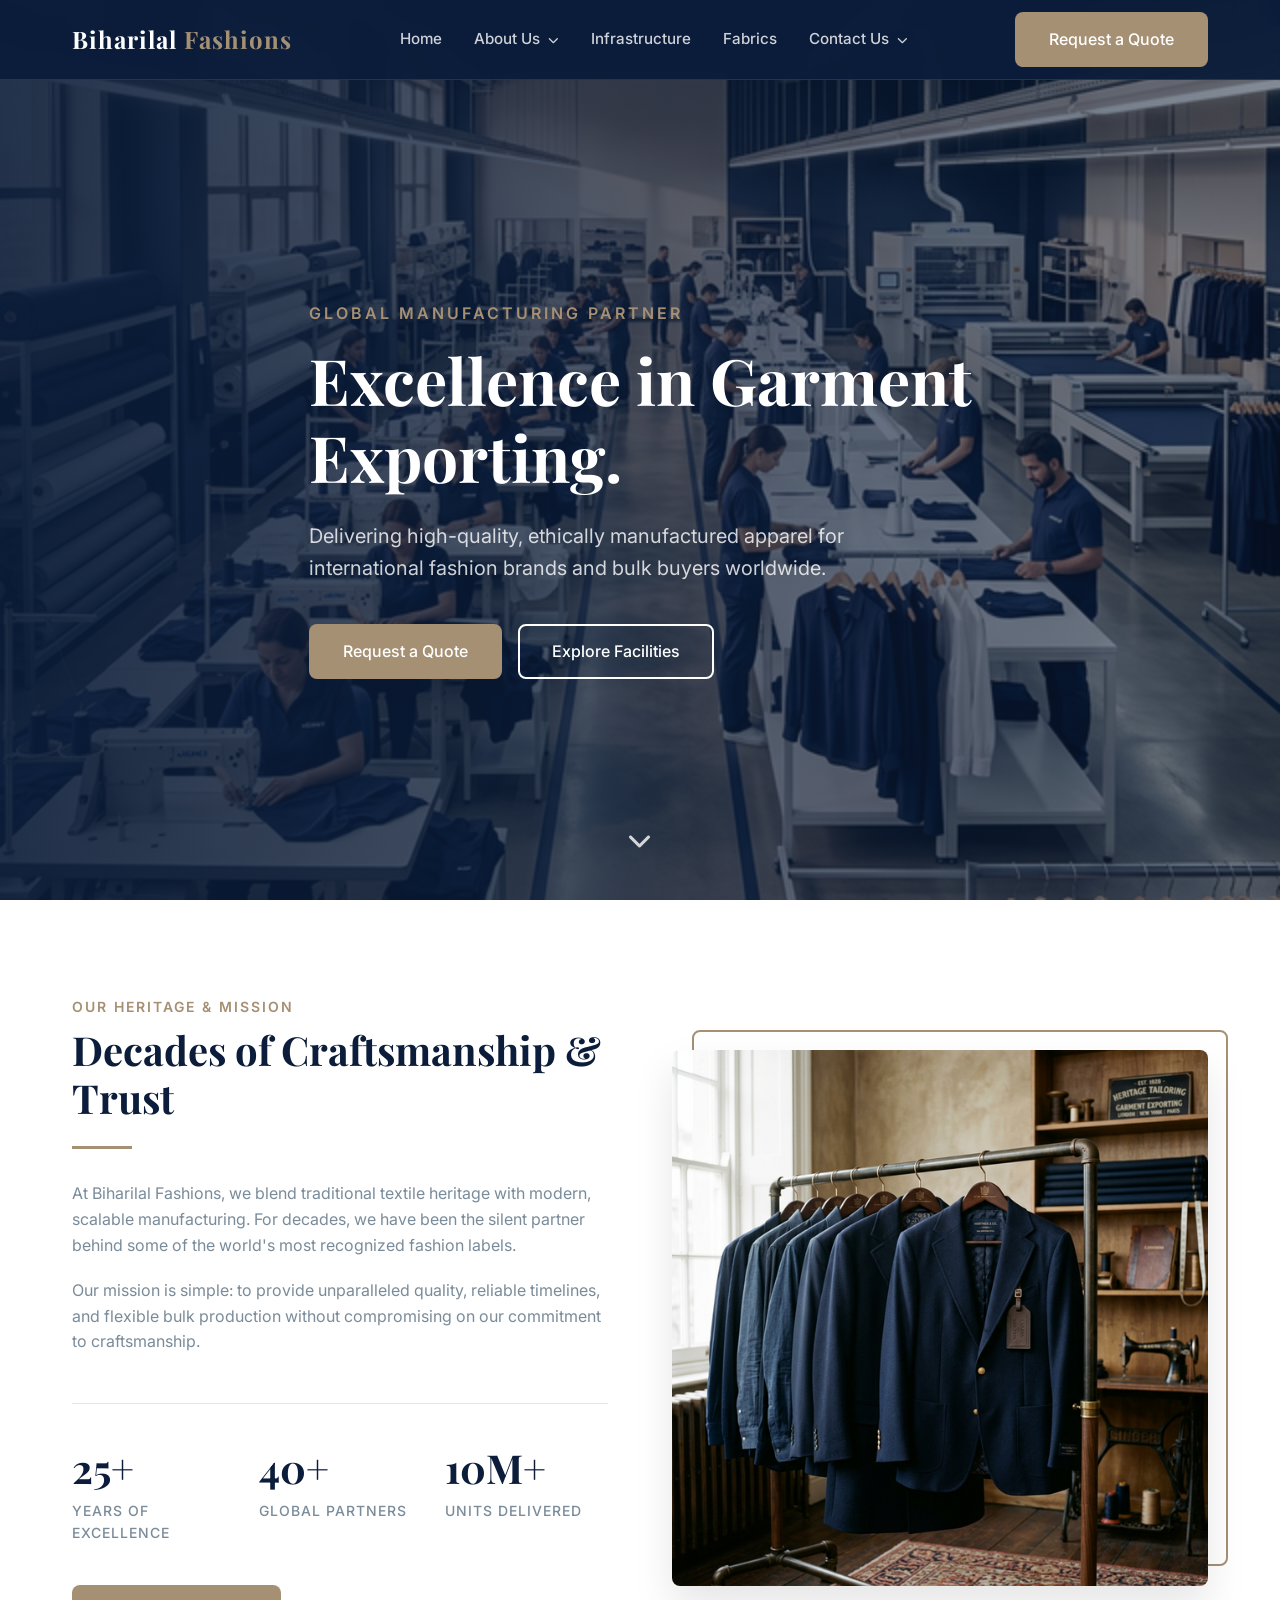
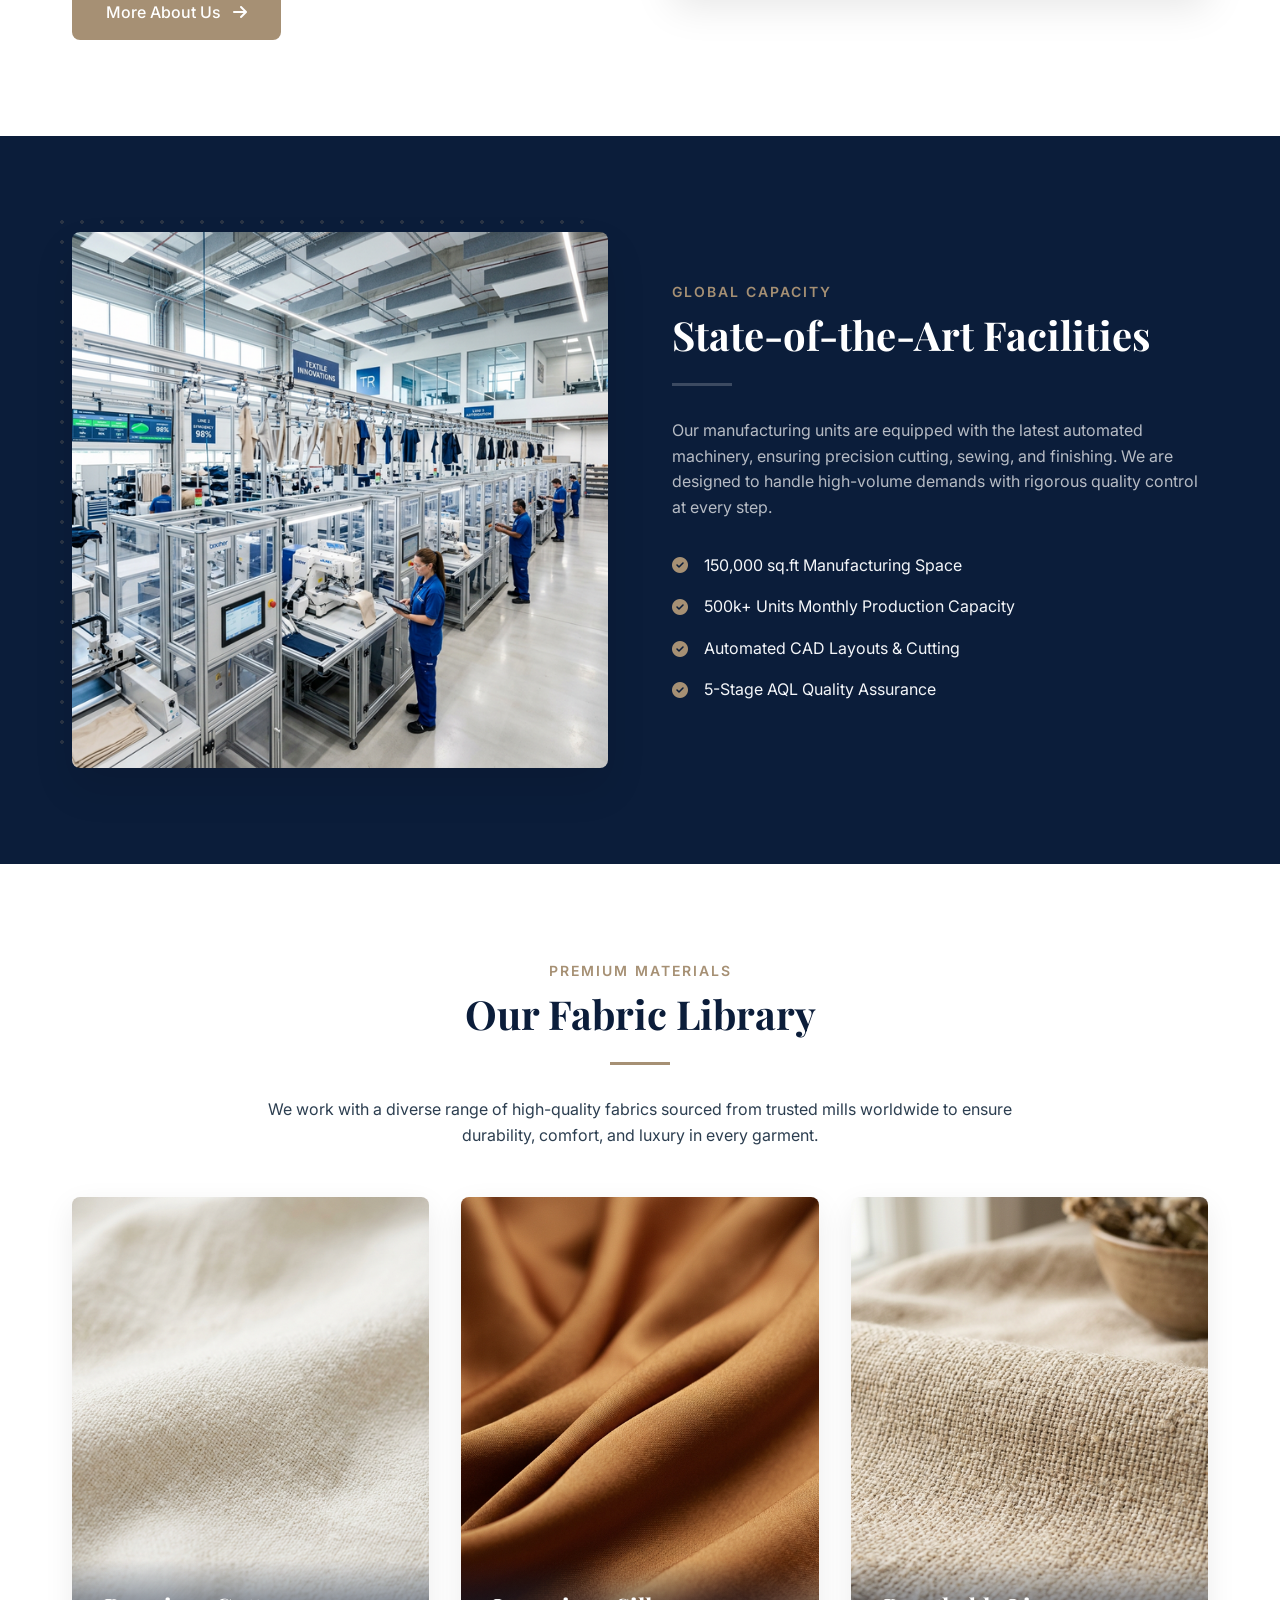
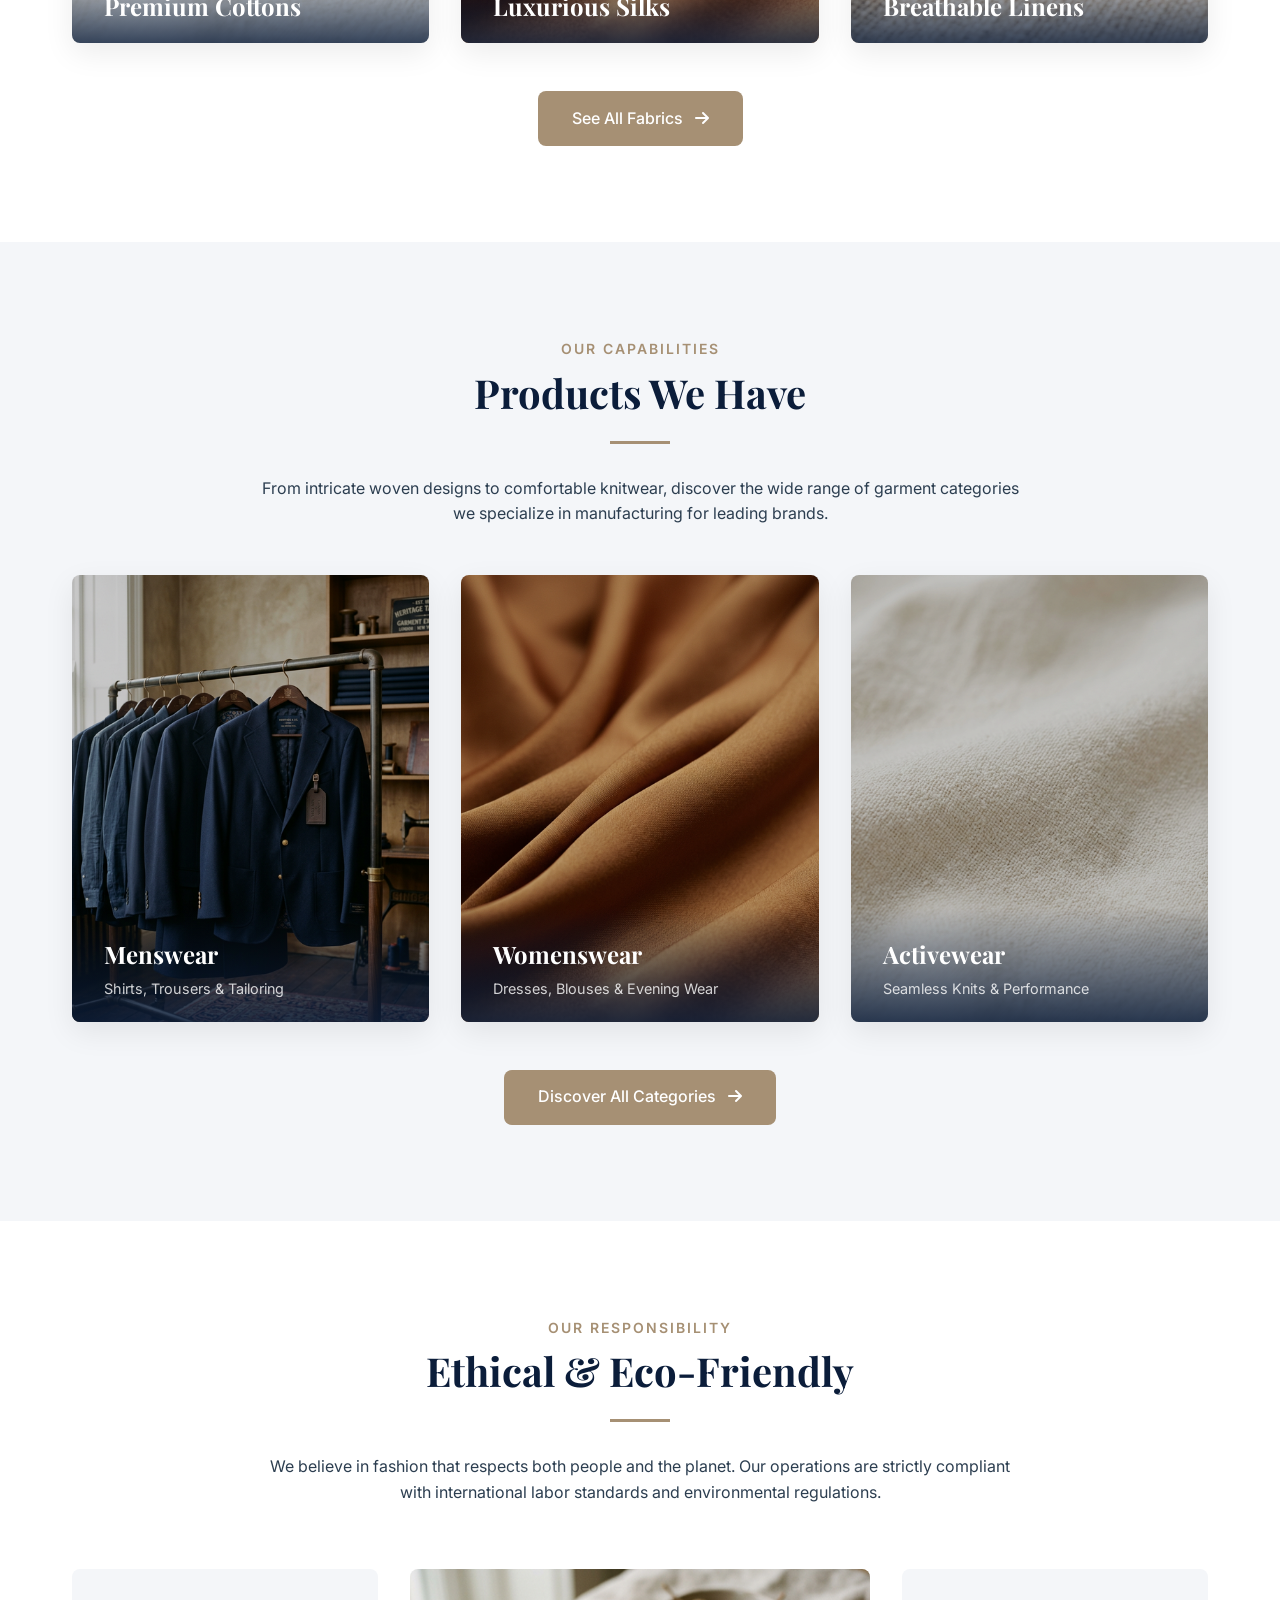
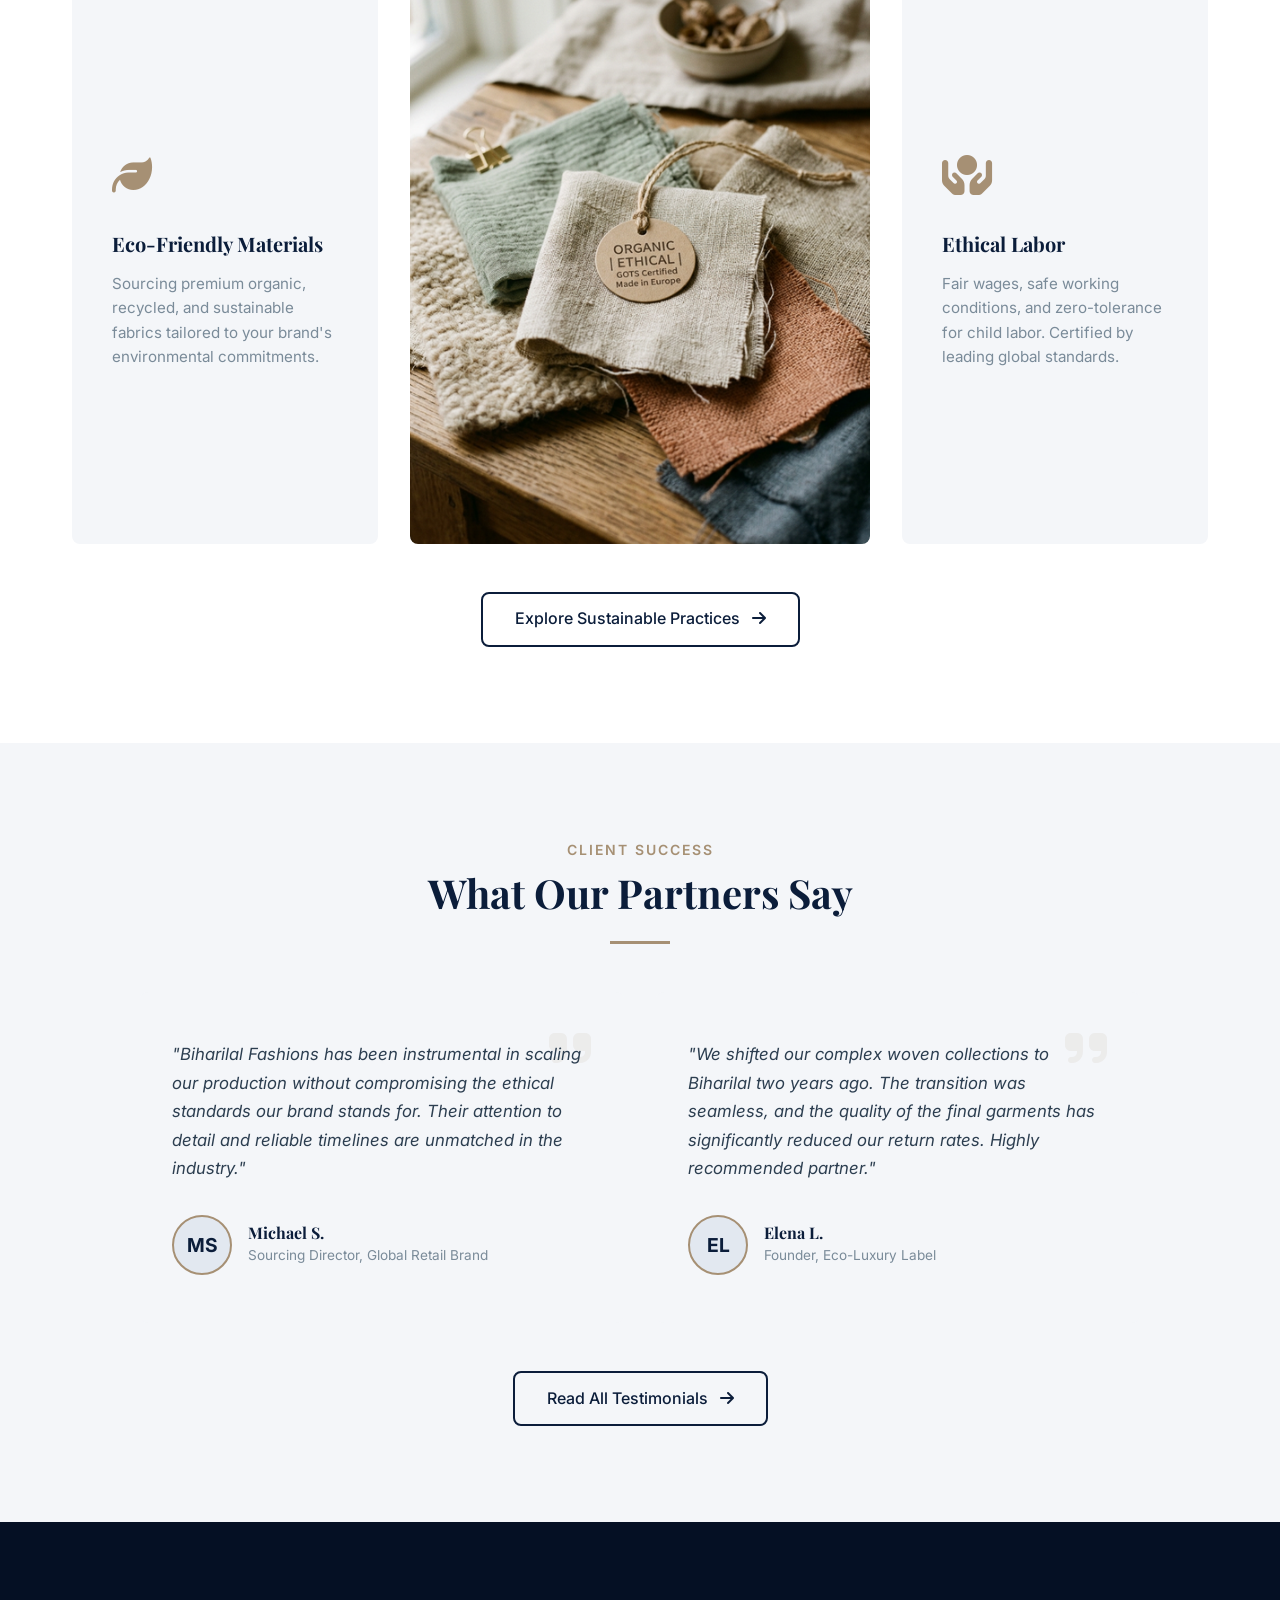
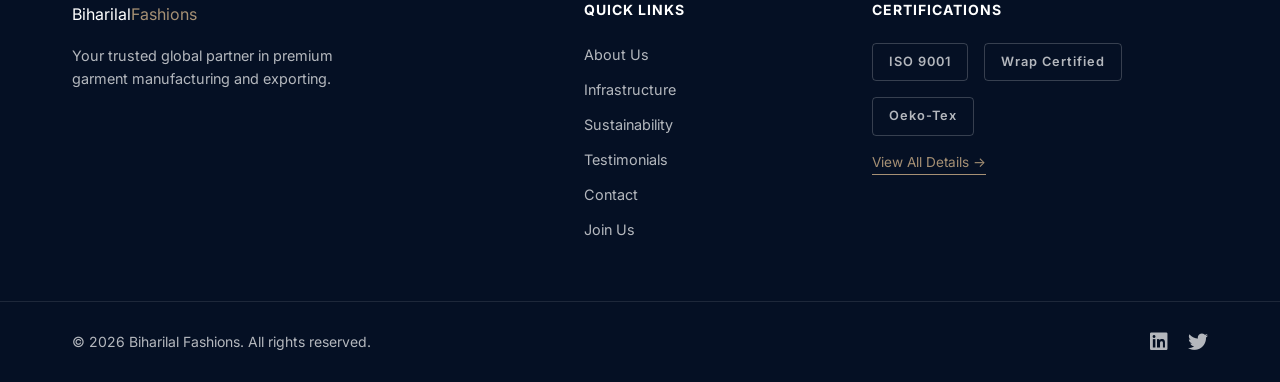
==== commit 3b2c4f6b: "More changes" ====
--- a/index.html
+++ b/index.html
@@ -285,6 +285,7 @@
                 <a href="sustainability.html">Sustainability</a>
                 <a href="testimonials.html">Testimonials</a>
                 <a href="contact.html">Contact</a>
+                <a href="join.html">Join Us</a>
             </div>
             <div class="footer-cert">
                 <h4>Certifications</h4>
--- a/styles.css
+++ b/styles.css
@@ -883,16 +883,79 @@
 }
 
 @media (max-width: 768px) {
-    .nav-links, .nav-btn { display: none; }
+    .nav-links {
+        display: none;
+        width: 100%;
+        position: absolute;
+        top: 100%;
+        left: 0;
+        background-color: var(--text-white);
+        flex-direction: column;
+        padding: 1rem 0;
+        box-shadow: 0 10px 20px rgba(0,0,0,0.1);
+        gap: 0;
+    }
+    .nav-links.nav-active {
+        display: flex;
+    }
+    .nav-link, .dropdown-item {
+        padding: 1rem 2rem;
+        color: var(--primary-dark) !important;
+        border-bottom: 1px solid var(--primary-light);
+        width: 100%;
+        text-align: left;
+    }
+    .nav-link::after {
+        display: none;
+    }
+    .dropdown {
+        width: 100%;
+        flex-direction: column;
+        align-items: flex-start;
+    }
+    .dropdown > .nav-link {
+        display: none;
+    }
+    .dropdown-menu {
+        position: static;
+        opacity: 1;
+        visibility: visible;
+        transform: none;
+        box-shadow: none;
+        border: none;
+        padding: 0;
+        margin: 0;
+        width: 100%;
+        background-color: transparent;
+        display: flex;
+        flex-direction: column;
+    }
+    .dropdown-item:hover {
+        padding-left: 2rem;
+        background-color: transparent;
+        color: var(--accent-earth) !important;
+    }
+
+    .nav-btn { display: none; }
     .mobile-toggle { display: block; }
     .hero-title { font-size: 2.5rem; }
     .split-container { grid-template-columns: 1fr; }
     .split-reverse .split-content { order: -1; }
     .fabric-preview-grid { grid-template-columns: 1fr; }
-    .contact-wrapper { grid-template-columns: 1fr; }
-    .contact-form-container { padding: 2rem; }
+    .contact-wrapper { grid-template-columns: 1fr; gap: 0; }
+    .contact-info { padding: 2.5rem; }
+    .contact-form-container { padding: 2.5rem; }
     .footer-container { grid-template-columns: 1fr; gap: 2rem; }
     .form-row { grid-template-columns: 1fr; }
+    .stats-grid { grid-template-columns: 1fr; gap: 2rem; text-align: center; }
+    .stat-item { align-items: center; }
+    .page-header { padding-top: 120px; padding-bottom: 60px; }
+}
+
+@media (max-width: 480px) {
+    .hero-title { font-size: 2rem; }
+    .section-title { font-size: 2rem; }
+    .section { padding: 4rem 0; }
 }
 
 /* --- Notification Popup --- */
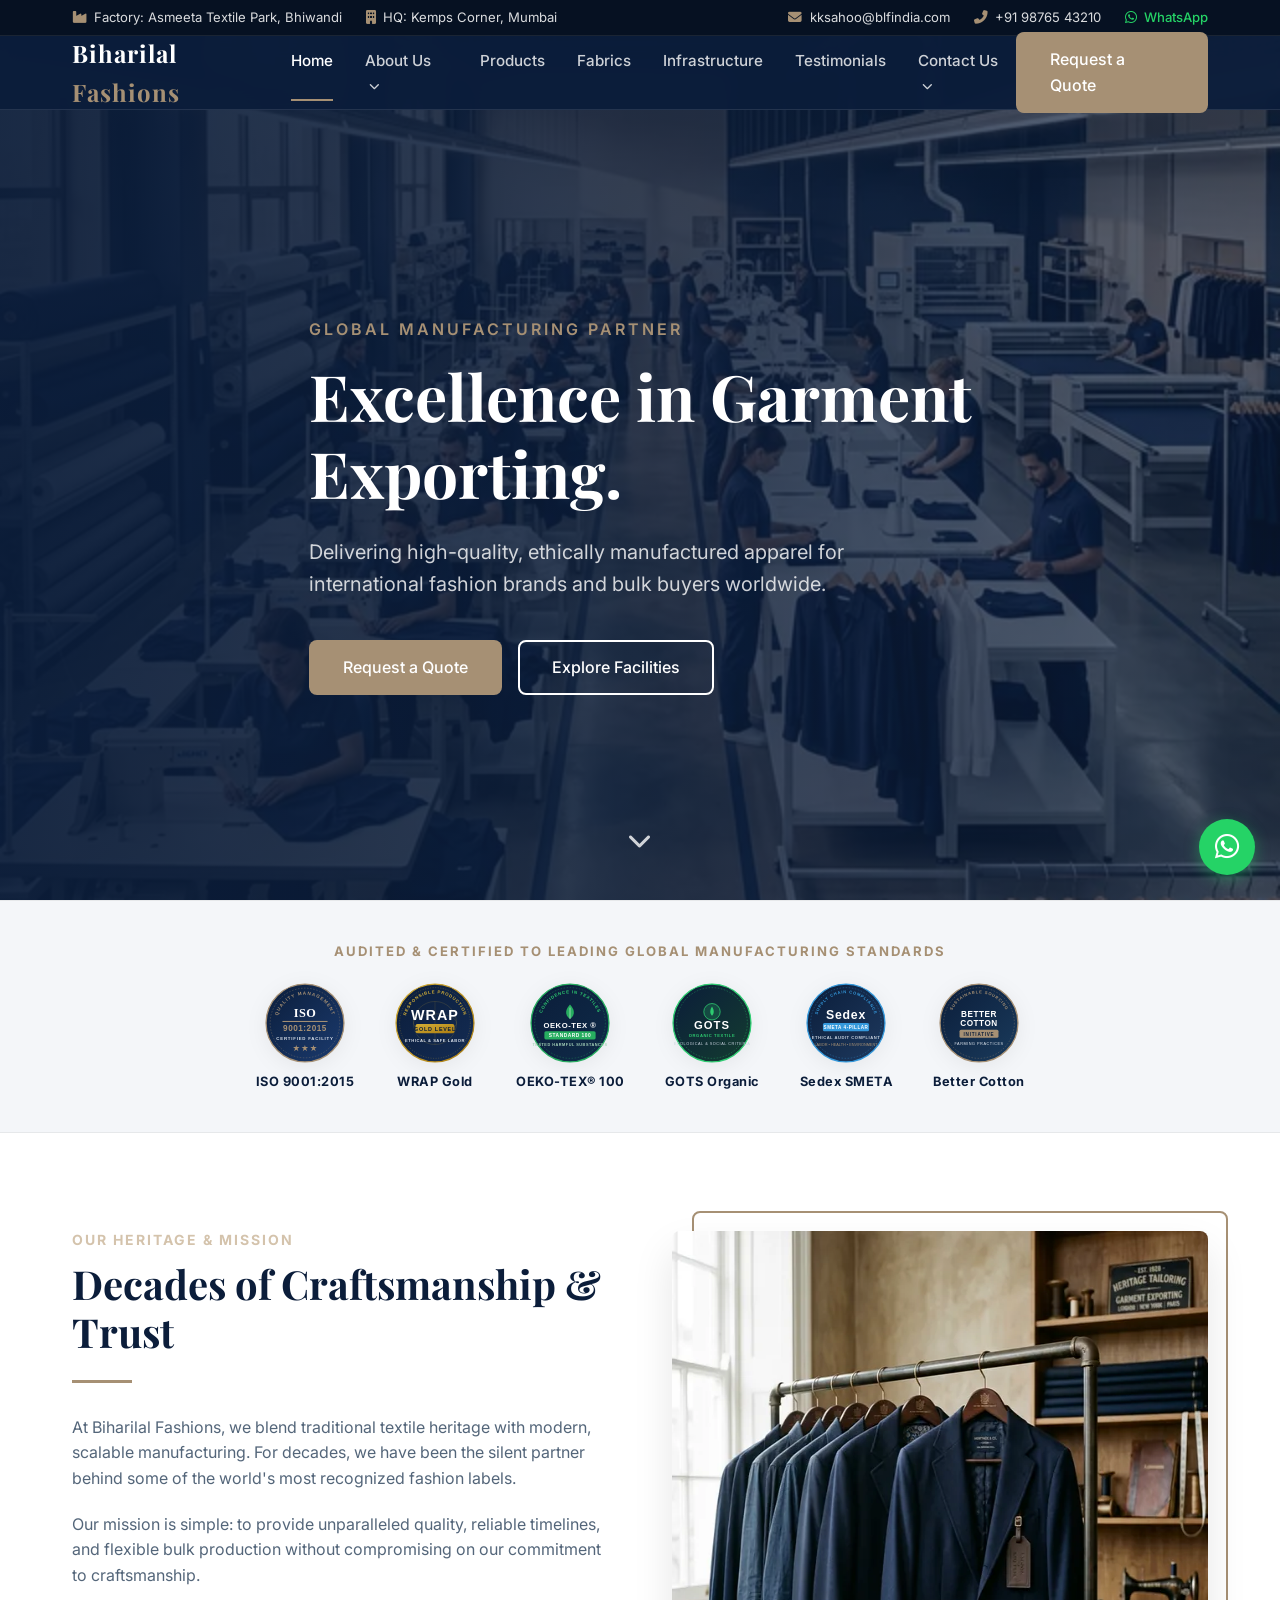
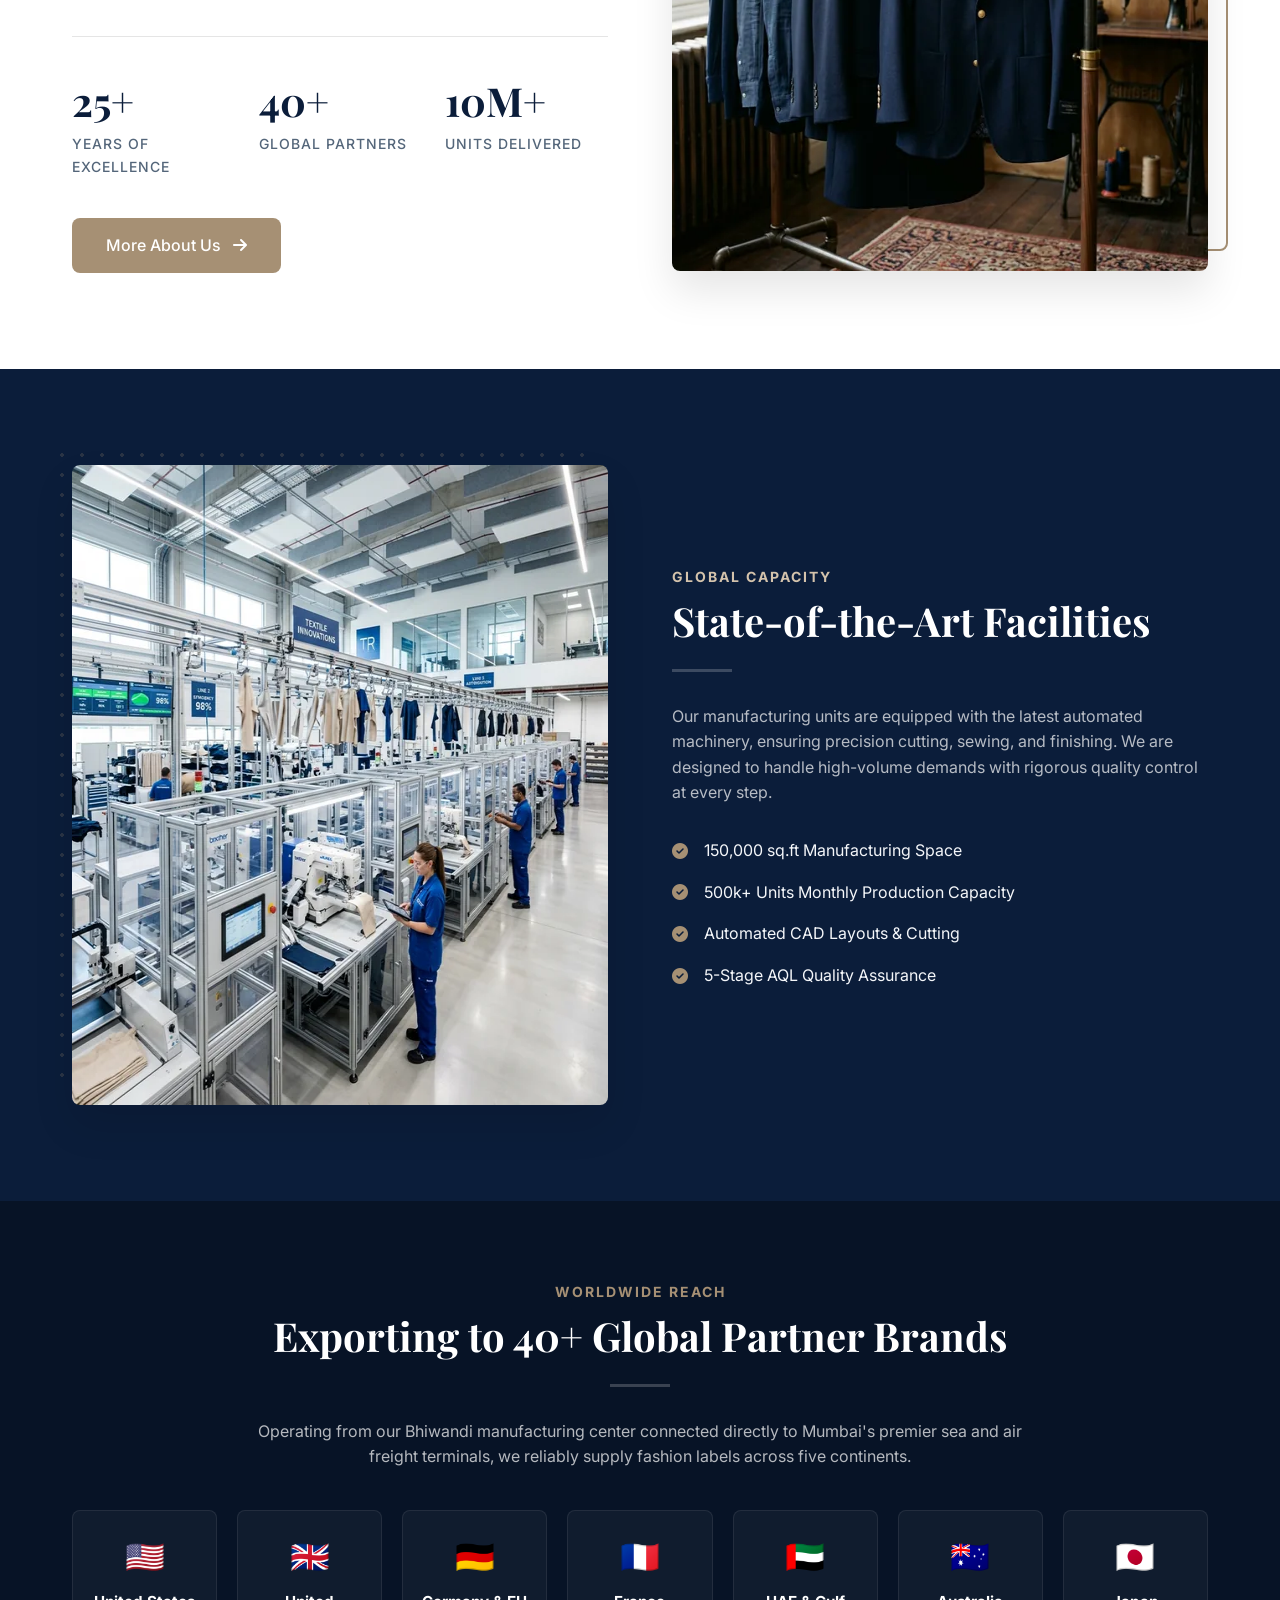
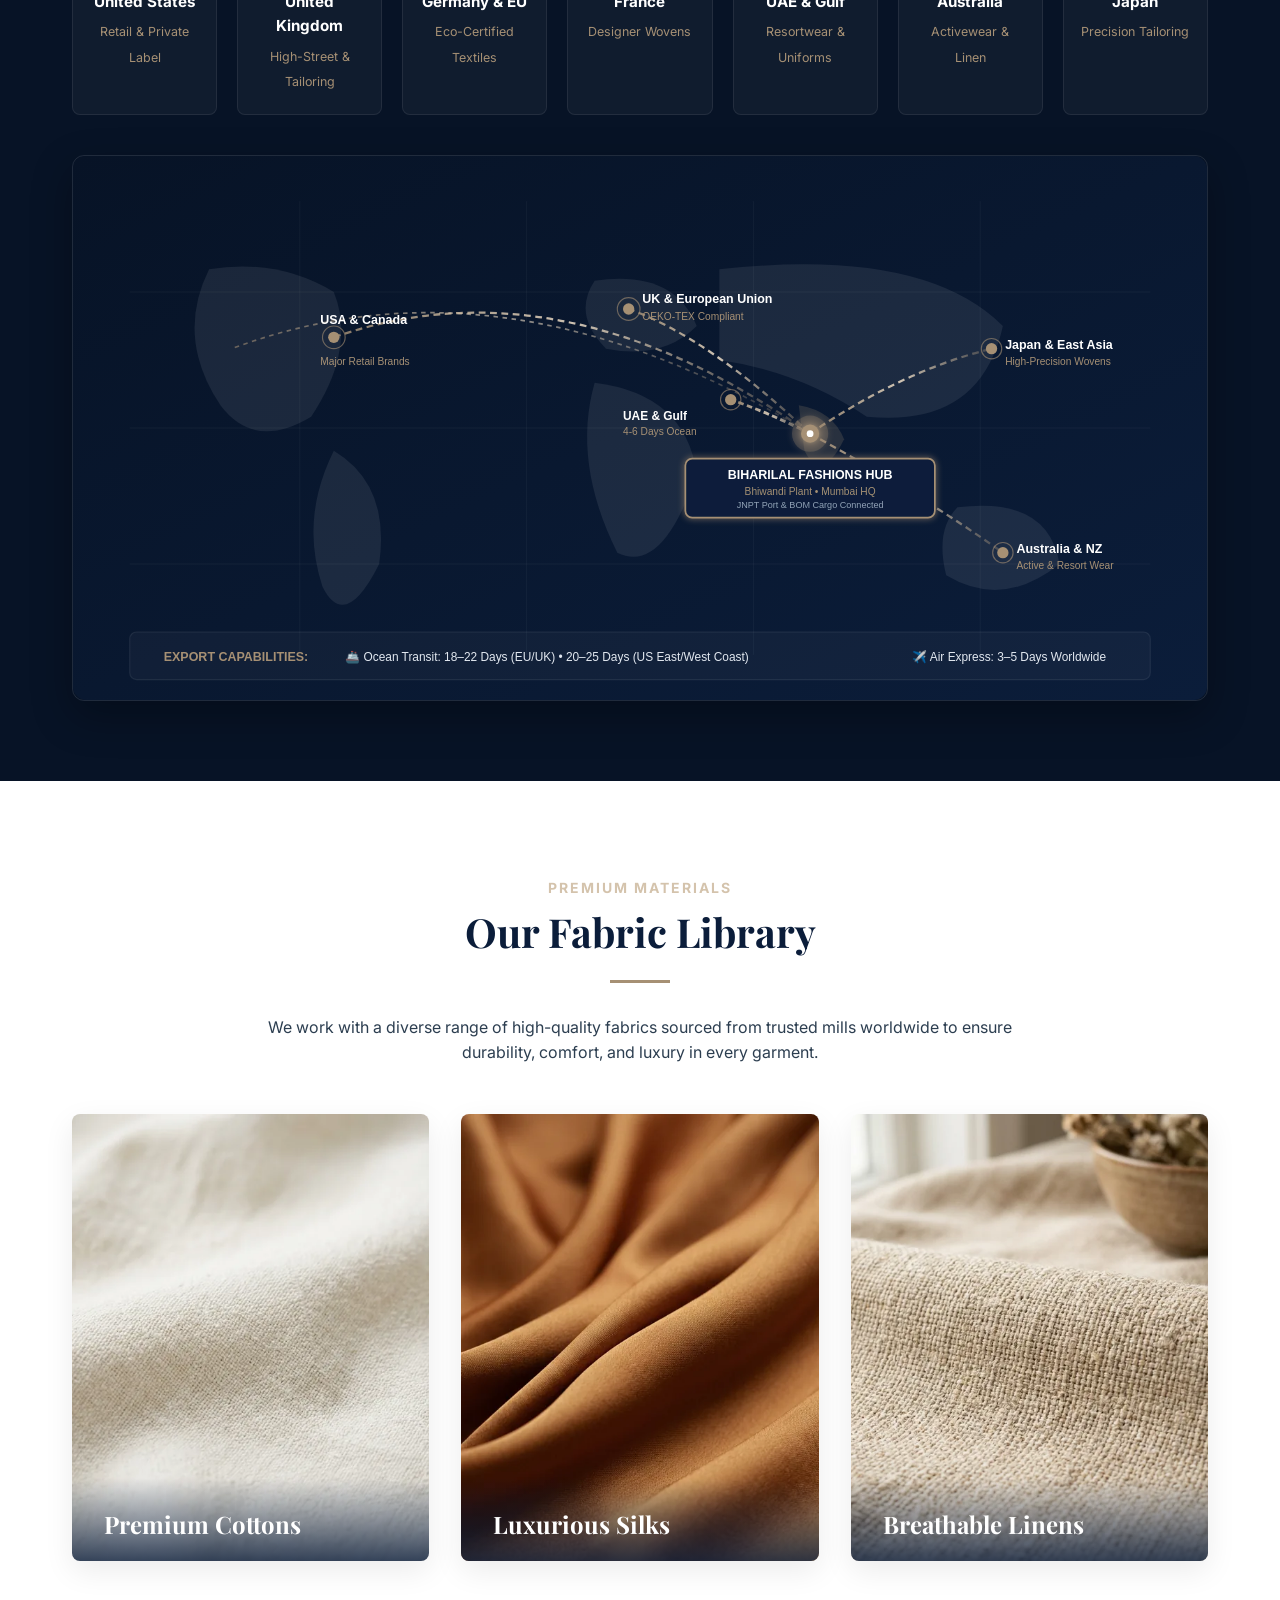
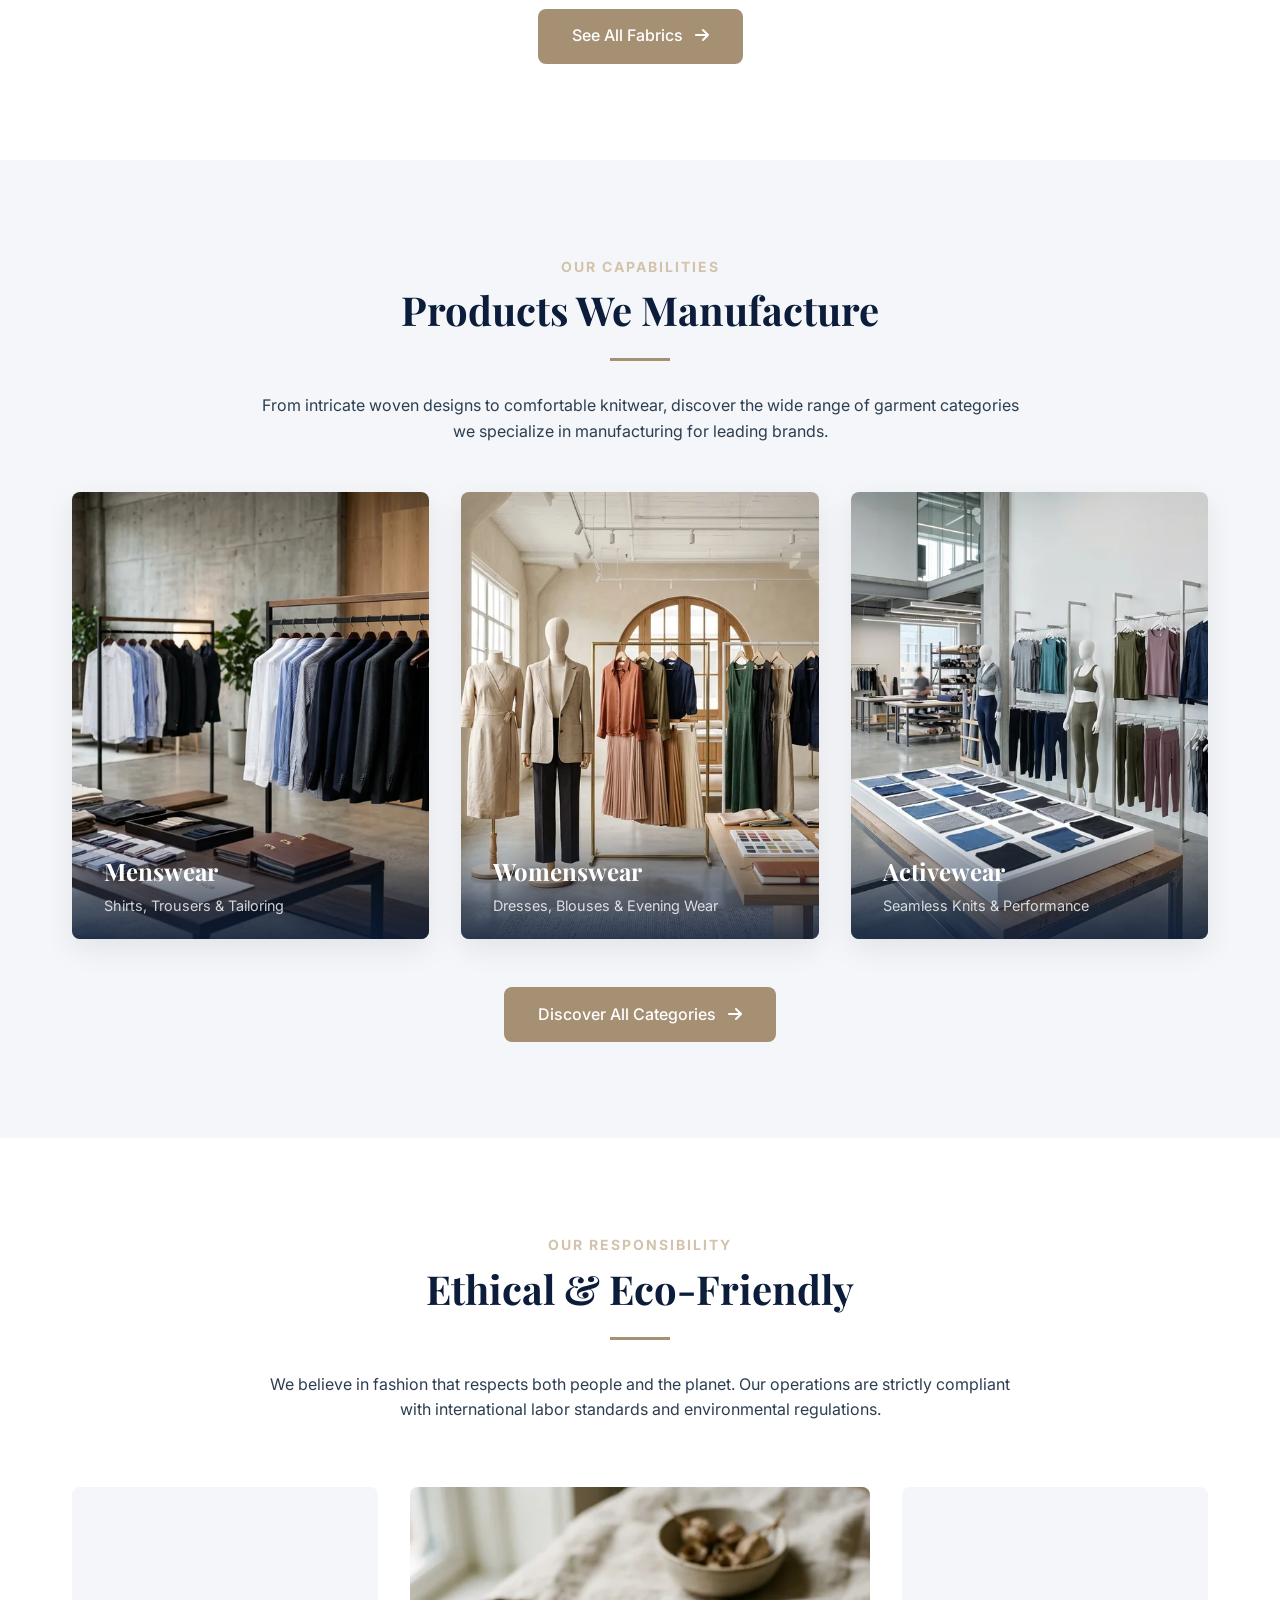
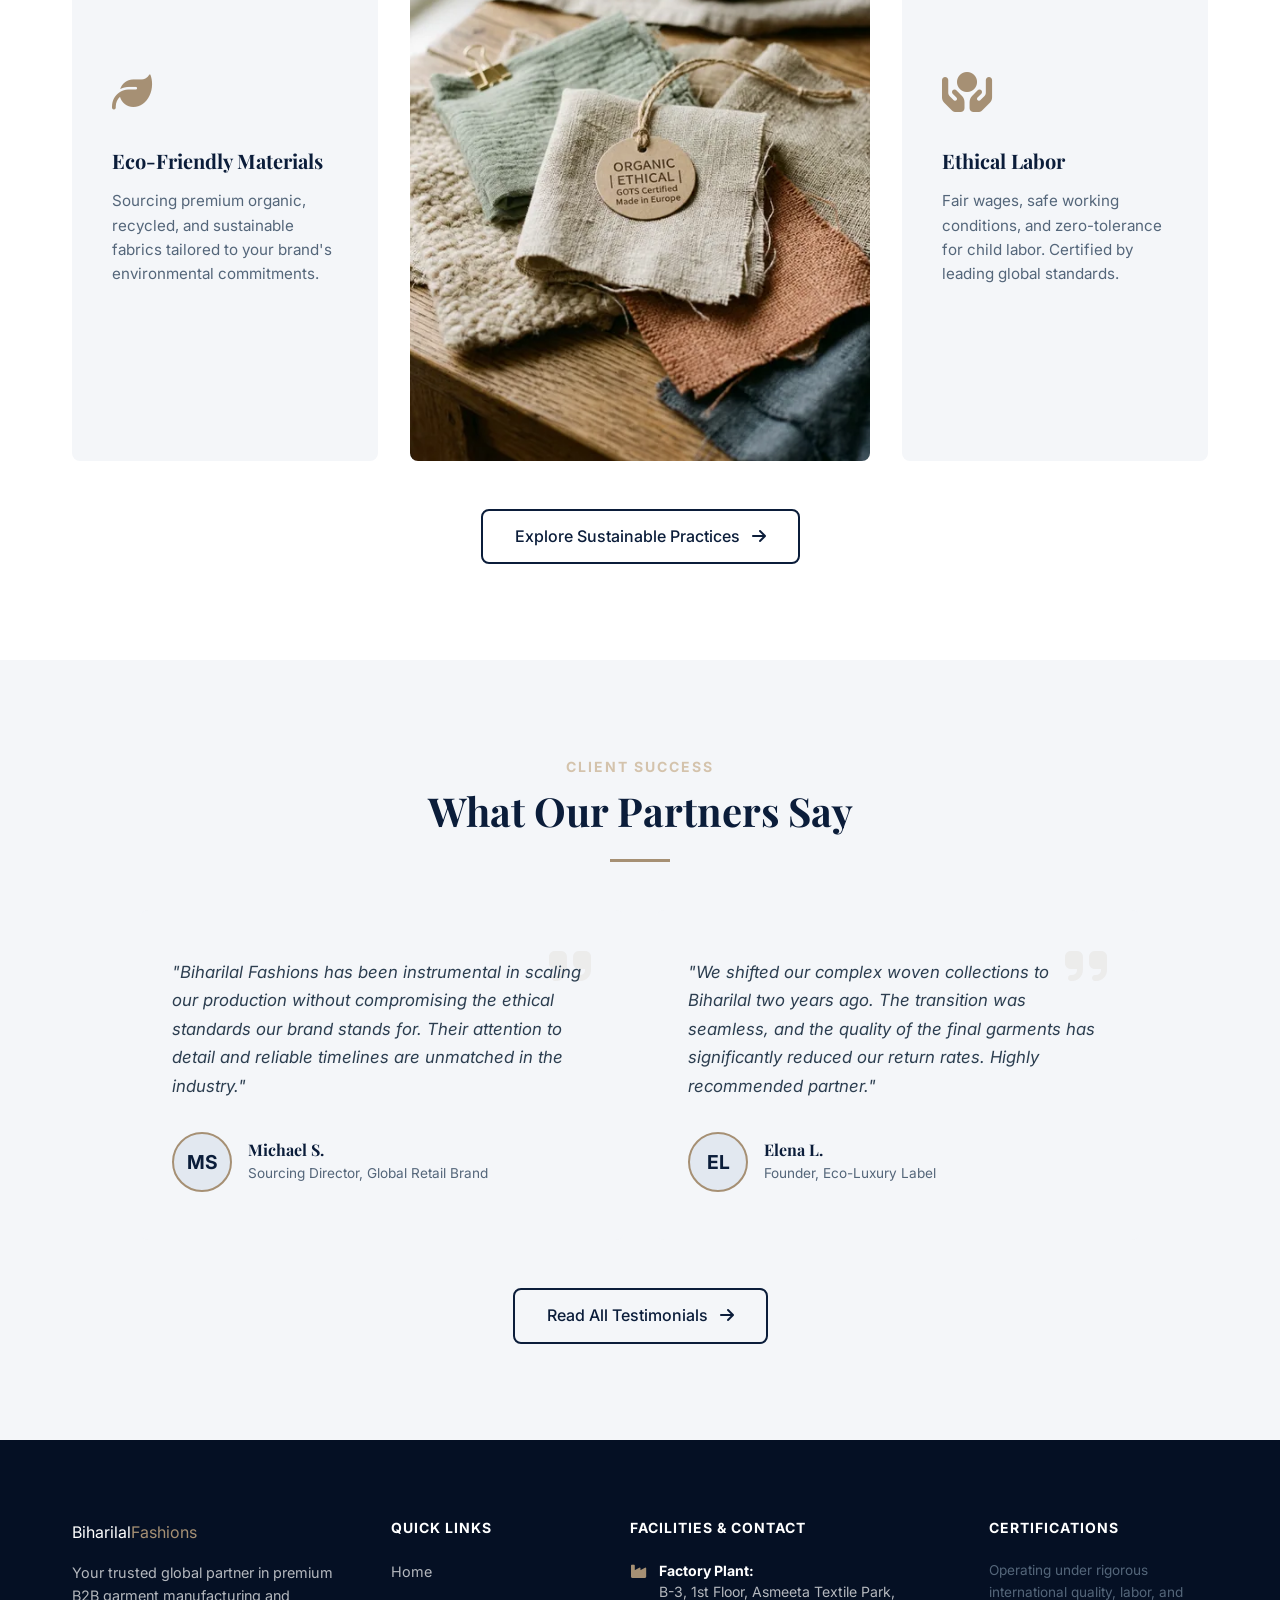
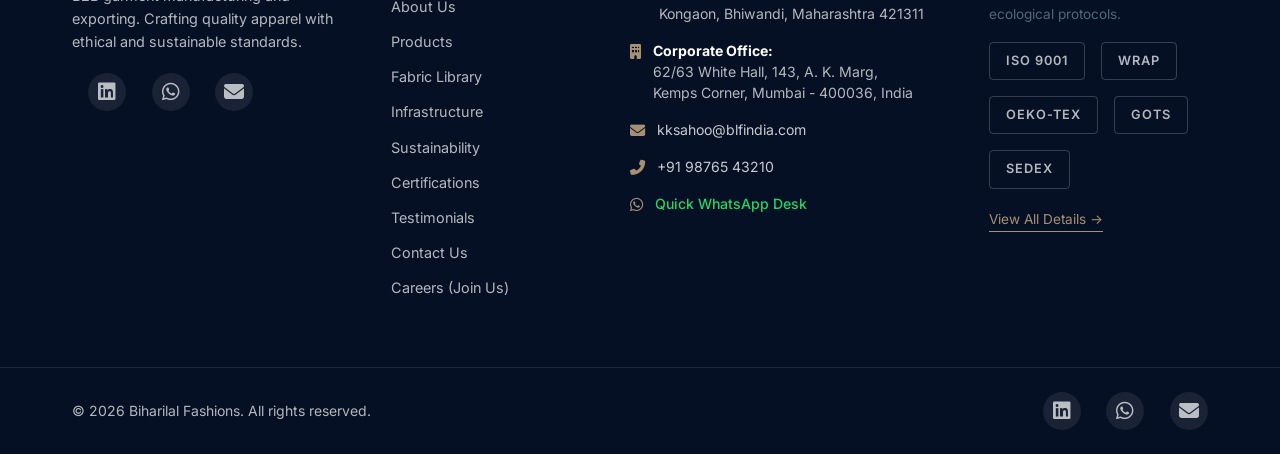
==== commit c482e086: "feat: complete B2B trust signals, image optimization, SEO, and navigation overhaul" ====
--- a/index.html
+++ b/index.html
@@ -4,7 +4,34 @@
     <meta charset="UTF-8">
     <meta name="viewport" content="width=device-width, initial-scale=1.0">
     <title>Biharilal Fashions | Global Garment Manufacturing & Exporting</title>
-    <meta name="description" content="Premium B2B garment manufacturing and exporting. Partner with Biharilal Fashions for high-quality, sustainable, and ethically produced apparel.">
+    <meta name="description" content="Premier B2B garment manufacturer and apparel exporter in India. High-capacity OEM/ODM production for menswear, womenswear, and activewear for global fashion brands.">
+    <meta name="robots" content="index, follow">
+    <link rel="canonical" href="https://rohitsahoo11.github.io/BLF-Website/">
+
+    <!-- Favicon -->
+    <link rel="icon" type="image/svg+xml" href="assets/favicon.svg">
+    <link rel="alternate icon" href="favicon.ico">
+    <link rel="apple-touch-icon" href="assets/favicon-32x32.png">
+
+    <!-- Open Graph / Facebook / LinkedIn / WhatsApp -->
+    <meta property="og:site_name" content="Biharilal Fashions">
+    <meta property="og:type" content="website">
+    <meta property="og:url" content="https://rohitsahoo11.github.io/BLF-Website/">
+    <meta property="og:title" content="Biharilal Fashions | Global Garment Manufacturing & Exporting">
+    <meta property="og:description" content="Premier B2B garment manufacturer and apparel exporter in India. High-capacity OEM/ODM production for menswear, womenswear, and activewear for global fashion brands.">
+    <meta property="og:image" content="https://rohitsahoo11.github.io/BLF-Website/assets/og_banner.jpg">
+    <meta property="og:image:width" content="1200">
+    <meta property="og:image:height" content="630">
+    <meta property="og:image:alt" content="Biharilal Fashions Garment Manufacturing & Exporting">
+    <meta property="og:locale" content="en_US">
+
+    <!-- Twitter Card -->
+    <meta name="twitter:card" content="summary_large_image">
+    <meta name="twitter:title" content="Biharilal Fashions | Global Garment Manufacturing & Exporting">
+    <meta name="twitter:description" content="Premier B2B garment manufacturer and apparel exporter in India. High-capacity OEM/ODM production for menswear, womenswear, and activewear for global fashion brands.">
+    <meta name="twitter:image" content="https://rohitsahoo11.github.io/BLF-Website/assets/og_banner.jpg">
+
+    <!-- Fonts & Icons -->
     <link rel="preconnect" href="https://fonts.googleapis.com">
     <link rel="preconnect" href="https://fonts.gstatic.com" crossorigin>
     <link href="https://fonts.googleapis.com/css2?family=Inter:wght@300;400;500;600&family=Playfair+Display:wght@400;600;700&display=swap" rel="stylesheet">
@@ -12,42 +39,62 @@
     <link rel="stylesheet" href="styles.css">
 </head>
 <body>
-    <!-- Navigation -->
-    <nav class="navbar" id="navbar">
-        <div class="container nav-container">
-            <a href="#" class="logo">
-                <span class="logo-text">Biharilal <span class="accent-text">Fashions</span></span>
-            </a>
-            <div class="nav-links">
-                <a href="#home" class="nav-link">Home</a>
-                <div class="dropdown">
-                    <a href="about.html" class="nav-link">About Us <i class="fas fa-chevron-down" style="font-size: 0.7em; margin-left: 4px;"></i></a>
-                    <div class="dropdown-menu">
-                        <a href="about.html" class="dropdown-item">Company Overview</a>
-                        <a href="certifications.html" class="dropdown-item">Certifications</a>
-                        <a href="sustainability.html" class="dropdown-item">Sustainability</a>
-                    </div>
-                </div>
-                <a href="#infrastructure" class="nav-link">Infrastructure</a>
-                <a href="#fabrics" class="nav-link">Fabrics</a>
-                <div class="dropdown">
-                    <a href="contact.html" class="nav-link">Contact Us <i class="fas fa-chevron-down" style="font-size: 0.7em; margin-left: 4px;"></i></a>
-                    <div class="dropdown-menu" style="right: 0; left: auto; min-width: 150px;">
-                        <a href="contact.html" class="dropdown-item">Get in Touch</a>
-                        <a href="join.html" class="dropdown-item">Join Us</a>
-                    </div>
-                </div>
-            </div>
-            <a href="contact.html" class="btn btn-primary nav-btn">Request a Quote</a>
-            <button class="mobile-toggle" aria-label="Toggle menu">
-                <i class="fas fa-bars"></i>
-            </button>
-        </div>
-    </nav>
+    <!-- Header with Quick Contact Bar -->
+    <header class="site-header" id="siteHeader">
+        <div class="top-bar">
+            <div class="container top-bar-container">
+                <div class="top-bar-left">
+                    <span class="top-bar-item"><i class="fas fa-industry"></i> Factory: Asmeeta Textile Park, Bhiwandi</span>
+                    <span class="top-bar-item"><i class="fas fa-building"></i> HQ: Kemps Corner, Mumbai</span>
+                </div>
+                <div class="top-bar-right">
+                    <a href="mailto:kksahoo@blfindia.com" class="top-bar-item"><i class="fas fa-envelope"></i> kksahoo@blfindia.com</a>
+                    <a href="tel:+919876543210" class="top-bar-item"><i class="fas fa-phone-alt"></i> +91 98765 43210</a>
+                    <a href="https://wa.me/919876543210?text=Hello%20Biharilal%20Fashions,%20we%20have%20an%20export%20inquiry" target="_blank" rel="noopener noreferrer" class="top-bar-item whatsapp-top"><i class="fab fa-whatsapp"></i> WhatsApp</a>
+                </div>
+            </div>
+        </div>
+        <nav class="navbar" id="navbar">
+            <div class="container nav-container">
+                <a href="index.html" class="logo">
+                    <span class="logo-text">Biharilal <span class="accent-text">Fashions</span></span>
+                </a>
+                <div class="nav-links">
+                    <a href="index.html#home" class="nav-link active">Home</a>
+                    <div class="dropdown">
+                        <a href="about.html" class="nav-link">About Us <i class="fas fa-chevron-down" style="font-size: 0.7em; margin-left: 4px;"></i></a>
+                        <div class="dropdown-menu">
+                            <a href="about.html" class="dropdown-item">Company Overview</a>
+                            <a href="certifications.html" class="dropdown-item">Certifications</a>
+                            <a href="sustainability.html" class="dropdown-item">Sustainability</a>
+                        </div>
+                    </div>
+                    <a href="products.html" class="nav-link">Products</a>
+                    <a href="fabrics.html" class="nav-link">Fabrics</a>
+                    <a href="index.html#infrastructure" class="nav-link">Infrastructure</a>
+                    <a href="testimonials.html" class="nav-link">Testimonials</a>
+                    <div class="dropdown">
+                        <a href="contact.html" class="nav-link">Contact Us <i class="fas fa-chevron-down" style="font-size: 0.7em; margin-left: 4px;"></i></a>
+                        <div class="dropdown-menu" style="right: 0; left: auto; min-width: 150px;">
+                            <a href="contact.html" class="dropdown-item">Get in Touch</a>
+                            <a href="join.html" class="dropdown-item">Join Us</a>
+                        </div>
+                    </div>
+                                    <div class="mobile-drawer-cta">
+                        <a href="contact.html" class="btn btn-primary btn-block">Request a Quote <i class="fas fa-arrow-right ml-2"></i></a>
+                    </div>
+                </div>
+                <a href="contact.html" class="btn btn-primary nav-btn">Request a Quote</a>
+                <button class="mobile-toggle" aria-label="Toggle menu">
+                    <i class="fas fa-bars"></i>
+                </button>
+            </div>
+        </nav>
+    </header>
 
     <!-- Hero Section -->
     <section id="home" class="hero">
-        <div class="hero-bg" style="background-image: url('assets/hero_garment.png');"></div>
+        <div class="hero-bg" style="background-image: url('assets/hero_garment.webp');"></div>
         <div class="hero-overlay"></div>
         <div class="container hero-content">
             <span class="subtitle">Global Manufacturing Partner</span>
@@ -60,6 +107,39 @@
         </div>
         <div class="scroll-indicator">
             <a href="#about"><i class="fas fa-chevron-down"></i></a>
+        </div>
+    </section>
+
+    <!-- Trust Accreditations Strip -->
+    <section class="trust-cert-strip">
+        <div class="container trust-cert-container fade-in-up">
+            <span class="trust-cert-title">Audited & Certified to Leading Global Manufacturing Standards</span>
+            <div class="trust-cert-grid">
+                <a href="certifications.html" class="trust-badge-link" title="ISO 9001:2015 Certified Quality Management">
+                    <img src="assets/cert_iso9001.svg" alt="ISO 9001:2015 Certified" class="trust-badge-img" width="82" height="82" loading="lazy">
+                    <span class="trust-badge-name">ISO 9001:2015</span>
+                </a>
+                <a href="certifications.html" class="trust-badge-link" title="WRAP Gold Level Certified Ethical Manufacturing">
+                    <img src="assets/cert_wrap.svg" alt="WRAP Gold Certified" class="trust-badge-img" width="82" height="82" loading="lazy">
+                    <span class="trust-badge-name">WRAP Gold</span>
+                </a>
+                <a href="certifications.html" class="trust-badge-link" title="OEKO-TEX Standard 100 Ecological Safety">
+                    <img src="assets/cert_oekotex.svg" alt="OEKO-TEX Standard 100" class="trust-badge-img" width="82" height="82" loading="lazy">
+                    <span class="trust-badge-name">OEKO-TEX® 100</span>
+                </a>
+                <a href="certifications.html" class="trust-badge-link" title="Global Organic Textile Standard Certified">
+                    <img src="assets/cert_gots.svg" alt="GOTS Organic Certified" class="trust-badge-img" width="82" height="82" loading="lazy">
+                    <span class="trust-badge-name">GOTS Organic</span>
+                </a>
+                <a href="certifications.html" class="trust-badge-link" title="Sedex SMETA 4-Pillar Audited Facility">
+                    <img src="assets/cert_sedex.svg" alt="Sedex SMETA Audited" class="trust-badge-img" width="82" height="82" loading="lazy">
+                    <span class="trust-badge-name">Sedex SMETA</span>
+                </a>
+                <a href="certifications.html" class="trust-badge-link" title="Better Cotton Initiative Member">
+                    <img src="assets/cert_bci.svg" alt="Better Cotton Initiative" class="trust-badge-img" width="82" height="82" loading="lazy">
+                    <span class="trust-badge-name">Better Cotton</span>
+                </a>
+            </div>
         </div>
     </section>
 
@@ -93,7 +173,7 @@
                 </div>
             </div>
             <div class="split-image-container">
-                <img src="assets/about_heritage.png" alt="Tailored clothing heritage" class="split-image">
+                <img src="assets/about_heritage.webp" alt="Artisan craftsmanship and tailored clothing heritage at Biharilal Fashions" class="split-image" width="640" height="640" loading="lazy">
                 <div class="image-accent"></div>
             </div>
         </div>
@@ -116,8 +196,64 @@
                 </ul>
             </div>
             <div class="split-image-container">
-                <img src="assets/infrastructure_factory.png" alt="Modern sewing facility" class="split-image">
+                <img src="assets/infrastructure_factory.webp" alt="State-of-the-art automated garment manufacturing facility with 500k+ monthly capacity" class="split-image" width="640" height="640" loading="lazy">
                 <div class="image-accent pattern-dots"></div>
+            </div>
+        </div>
+    </section>
+
+    <!-- Global Export Destinations Section -->
+    <section class="export-markets-section section">
+        <div class="container fade-in-up">
+            <div class="text-center section-header">
+                <span class="section-subtitle" style="color: var(--accent-earth);">Worldwide Reach</span>
+                <h2 class="section-title text-light">Exporting to 40+ Global Partner Brands</h2>
+                <div class="divider center-divider divider-light"></div>
+                <p class="max-w-3xl mx-auto text-light-muted">Operating from our Bhiwandi manufacturing center connected directly to Mumbai's premier sea and air freight terminals, we reliably supply fashion labels across five continents.</p>
+            </div>
+
+            <!-- Country Badges -->
+            <div class="export-destinations-grid">
+                <div class="export-destination-card">
+                    <span class="destination-flag">🇺🇸</span>
+                    <div class="destination-country">United States</div>
+                    <span class="destination-specialty">Retail &amp; Private Label</span>
+                </div>
+                <div class="export-destination-card">
+                    <span class="destination-flag">🇬🇧</span>
+                    <div class="destination-country">United Kingdom</div>
+                    <span class="destination-specialty">High-Street &amp; Tailoring</span>
+                </div>
+                <div class="export-destination-card">
+                    <span class="destination-flag">🇩🇪</span>
+                    <div class="destination-country">Germany &amp; EU</div>
+                    <span class="destination-specialty">Eco-Certified Textiles</span>
+                </div>
+                <div class="export-destination-card">
+                    <span class="destination-flag">🇫🇷</span>
+                    <div class="destination-country">France</div>
+                    <span class="destination-specialty">Designer Wovens</span>
+                </div>
+                <div class="export-destination-card">
+                    <span class="destination-flag">🇦🇪</span>
+                    <div class="destination-country">UAE &amp; Gulf</div>
+                    <span class="destination-specialty">Resortwear &amp; Uniforms</span>
+                </div>
+                <div class="export-destination-card">
+                    <span class="destination-flag">🇦🇺</span>
+                    <div class="destination-country">Australia</div>
+                    <span class="destination-specialty">Activewear &amp; Linen</span>
+                </div>
+                <div class="export-destination-card">
+                    <span class="destination-flag">🇯🇵</span>
+                    <div class="destination-country">Japan</div>
+                    <span class="destination-specialty">Precision Tailoring</span>
+                </div>
+            </div>
+
+            <!-- Export Hub Map Visual -->
+            <div class="export-map-wrapper">
+                <img src="assets/global_export_map.svg" alt="Biharilal Fashions global garment export shipping routes from Mumbai port" width="1000" height="480" loading="lazy" style="width: 100%; height: auto; display: block;">
             </div>
         </div>
     </section>
@@ -134,19 +270,19 @@
             
             <div class="fabric-preview-grid">
                 <div class="fabric-preview-card">
-                    <img src="assets/fabric_cotton.png" alt="Premium Cotton" class="fabric-preview-img">
+                    <img src="assets/fabric_cotton.webp" alt="Premium 100% combed organic cotton fabric detail" class="fabric-preview-img" width="640" height="640" loading="lazy">
                     <div class="fabric-preview-overlay">
                         <h3>Premium Cottons</h3>
                     </div>
                 </div>
                 <div class="fabric-preview-card">
-                    <img src="assets/fabric_silk.png" alt="Luxurious Silk" class="fabric-preview-img">
+                    <img src="assets/fabric_silk.webp" alt="Luxurious pure mulberry silk fabric detail" class="fabric-preview-img" width="640" height="640" loading="lazy">
                     <div class="fabric-preview-overlay">
                         <h3>Luxurious Silks</h3>
                     </div>
                 </div>
                 <div class="fabric-preview-card">
-                    <img src="assets/fabric_linen.png" alt="Breathable Linen" class="fabric-preview-img">
+                    <img src="assets/fabric_linen.webp" alt="Breathable European natural flax linen fabric detail" class="fabric-preview-img" width="640" height="640" loading="lazy">
                     <div class="fabric-preview-overlay">
                         <h3>Breathable Linens</h3>
                     </div>
@@ -163,28 +299,28 @@
         <div class="container fade-in-up">
             <div class="text-center section-header">
                 <span class="section-subtitle">Our Capabilities</span>
-                <h2 class="section-title">Products We Have</h2>
+                <h2 class="section-title">Products We Manufacture</h2>
                 <div class="divider center-divider"></div>
                 <p class="max-w-3xl mx-auto mb-8">From intricate woven designs to comfortable knitwear, discover the wide range of garment categories we specialize in manufacturing for leading brands.</p>
             </div>
             
             <div class="fabric-preview-grid">
                 <div class="fabric-preview-card">
-                    <img src="assets/about_heritage.png" alt="Menswear" class="fabric-preview-img" style="filter: brightness(0.8);">
+                    <img src="assets/product_menswear.webp" alt="Menswear garment production — tailored shirts, trousers, and blazers" class="fabric-preview-img" width="640" height="640" loading="lazy">
                     <div class="fabric-preview-overlay">
                         <h3>Menswear</h3>
                         <p style="color: rgba(255,255,255,0.8); font-size: 0.9rem; margin-top: 0.5rem;">Shirts, Trousers & Tailoring</p>
                     </div>
                 </div>
                 <div class="fabric-preview-card">
-                    <img src="assets/fabric_silk.png" alt="Womenswear" class="fabric-preview-img" style="filter: brightness(0.8);">
+                    <img src="assets/product_womenswear.webp" alt="Womenswear garment production — designer dresses, silk blouses, and woven separates" class="fabric-preview-img" width="640" height="640" loading="lazy">
                     <div class="fabric-preview-overlay">
                         <h3>Womenswear</h3>
                         <p style="color: rgba(255,255,255,0.8); font-size: 0.9rem; margin-top: 0.5rem;">Dresses, Blouses & Evening Wear</p>
                     </div>
                 </div>
                 <div class="fabric-preview-card">
-                    <img src="assets/fabric_cotton.png" alt="Activewear" class="fabric-preview-img" style="filter: brightness(0.8);">
+                    <img src="assets/product_activewear.webp" alt="Technical activewear and performance sportswear apparel production" class="fabric-preview-img" width="640" height="640" loading="lazy">
                     <div class="fabric-preview-overlay">
                         <h3>Activewear</h3>
                         <p style="color: rgba(255,255,255,0.8); font-size: 0.9rem; margin-top: 0.5rem;">Seamless Knits & Performance</p>
@@ -215,7 +351,7 @@
                     <p>Sourcing premium organic, recycled, and sustainable fabrics tailored to your brand's environmental commitments.</p>
                 </div>
                 <div class="sus-card card-featured">
-                    <img src="assets/sustainability_fabric.png" alt="Organic fabric swatches" class="sus-image">
+                    <img src="assets/sustainability_fabric.webp" alt="Eco-friendly organic and recycled fabric rolls certified to global standards" class="sus-image" width="640" height="640" loading="lazy">
                 </div>
                 <div class="sus-card">
                     <div class="sus-icon"><i class="fas fa-hands-holding-circle"></i></div>
@@ -246,7 +382,7 @@
                     <div class="testimonial-author">
                         <div class="author-avatar">MS</div>
                         <div class="author-info">
-                            <h4>Michael S.</h4>
+                            <h3>Michael S.</h3>
                             <p>Sourcing Director, Global Retail Brand</p>
                         </div>
                     </div>
@@ -258,7 +394,7 @@
                     <div class="testimonial-author">
                         <div class="author-avatar">EL</div>
                         <div class="author-info">
-                            <h4>Elena L.</h4>
+                            <h3>Elena L.</h3>
                             <p>Founder, Eco-Luxury Label</p>
                         </div>
                     </div>
@@ -275,38 +411,92 @@
     <footer class="footer">
         <div class="container footer-container">
             <div class="footer-brand">
-                <a href="#" class="logo text-light">Biharilal <span class="accent-text">Fashions</span></a>
-                <p class="footer-desc">Your trusted global partner in premium garment manufacturing and exporting.</p>
+                <a href="index.html" class="logo text-light">Biharilal <span class="accent-text">Fashions</span></a>
+                <p class="footer-desc">Your trusted global partner in premium B2B garment manufacturing and exporting. Crafting quality apparel with ethical and sustainable standards.</p>
+                <div class="social-links">
+                    <a href="https://www.linkedin.com/company/biharilal-fashions" target="_blank" rel="noopener noreferrer" aria-label="Biharilal Fashions on LinkedIn"><i class="fab fa-linkedin"></i></a>
+                    <a href="https://wa.me/919876543210?text=Hello%20Biharilal%20Fashions,%20we%20have%20an%20export%20inquiry" target="_blank" rel="noopener noreferrer" aria-label="WhatsApp Export Desk"><i class="fab fa-whatsapp"></i></a>
+                    <a href="mailto:kksahoo@blfindia.com" aria-label="Email Biharilal Fashions"><i class="fas fa-envelope"></i></a>
+                </div>
             </div>
             <div class="footer-links">
                 <h4>Quick Links</h4>
-                <a href="#about">About Us</a>
-                <a href="#infrastructure">Infrastructure</a>
+                <a href="index.html">Home</a>
+                <a href="about.html">About Us</a>
+                <a href="products.html">Products</a>
+                <a href="fabrics.html">Fabric Library</a>
+                <a href="index.html#infrastructure">Infrastructure</a>
                 <a href="sustainability.html">Sustainability</a>
+                <a href="certifications.html">Certifications</a>
                 <a href="testimonials.html">Testimonials</a>
-                <a href="contact.html">Contact</a>
-                <a href="join.html">Join Us</a>
+                <a href="contact.html">Contact Us</a>
+                <a href="join.html">Careers (Join Us)</a>
+            </div>
+            <div class="footer-contact">
+                <h4>Facilities & Contact</h4>
+                <div class="footer-contact-item">
+                    <i class="fas fa-industry"></i>
+                    <div>
+                        <strong style="color: #fff;">Factory Plant:</strong><br>
+                        B-3, 1st Floor, Asmeeta Textile Park,<br>Kongaon, Bhiwandi, Maharashtra 421311
+                    </div>
+                </div>
+                <div class="footer-contact-item">
+                    <i class="fas fa-building"></i>
+                    <div>
+                        <strong style="color: #fff;">Corporate Office:</strong><br>
+                        62/63 White Hall, 143, A. K. Marg,<br>Kemps Corner, Mumbai - 400036, India
+                    </div>
+                </div>
+                <div class="footer-contact-item">
+                    <i class="fas fa-envelope"></i>
+                    <div>
+                        <a href="mailto:kksahoo@blfindia.com">kksahoo@blfindia.com</a>
+                    </div>
+                </div>
+                <div class="footer-contact-item">
+                    <i class="fas fa-phone-alt"></i>
+                    <div>
+                        <a href="tel:+919876543210">+91 98765 43210</a>
+                    </div>
+                </div>
+                <div class="footer-contact-item wa">
+                    <i class="fab fa-whatsapp"></i>
+                    <div>
+                        <a href="https://wa.me/919876543210?text=Hello%20Biharilal%20Fashions,%20we%20have%20an%20export%20inquiry" target="_blank" rel="noopener noreferrer">Quick WhatsApp Desk</a>
+                    </div>
+                </div>
             </div>
             <div class="footer-cert">
                 <h4>Certifications</h4>
+                <p style="font-size: 0.85rem; color: var(--text-light); margin-bottom: 1rem;">Operating under rigorous international quality, labor, and ecological protocols.</p>
                 <div class="cert-icons">
                     <span class="cert-badge">ISO 9001</span>
-                    <span class="cert-badge">Wrap Certified</span>
-                    <span class="cert-badge">Oeko-Tex</span>
-                </div>
-                <a href="certifications.html" style="display: inline-block; margin-top: 1rem; color: var(--accent-earth); font-size: 0.85rem; text-decoration: none; border-bottom: 1px solid var(--accent-earth); transition: var(--transition);">View All Details &rarr;</a>
+                    <span class="cert-badge">WRAP</span>
+                    <span class="cert-badge">OEKO-TEX</span>
+                    <span class="cert-badge">GOTS</span>
+                    <span class="cert-badge">SEDEX</span>
+                </div>
+                <a href="certifications.html" style="display: inline-block; margin-top: 1.25rem; color: var(--accent-earth); font-size: 0.85rem; text-decoration: none; border-bottom: 1px solid var(--accent-earth); transition: var(--transition);">View All Details &rarr;</a>
             </div>
         </div>
         <div class="footer-bottom">
             <div class="container bottom-flex">
                 <p>&copy; <span id="year"></span> Biharilal Fashions. All rights reserved.</p>
-                <div class="social-links">
-                    <a href="#"><i class="fab fa-linkedin"></i></a>
-                    <a href="#"><i class="fab fa-twitter"></i></a>
+                <div class="social-links" style="margin-top: 0;">
+                    <a href="https://www.linkedin.com/company/biharilal-fashions" target="_blank" rel="noopener noreferrer" aria-label="LinkedIn"><i class="fab fa-linkedin"></i></a>
+                    <a href="https://wa.me/919876543210?text=Hello%20Biharilal%20Fashions" target="_blank" rel="noopener noreferrer" aria-label="WhatsApp"><i class="fab fa-whatsapp"></i></a>
+                    <a href="mailto:kksahoo@blfindia.com" aria-label="Email"><i class="fas fa-envelope"></i></a>
                 </div>
             </div>
         </div>
     </footer>
+
+    <!-- WhatsApp Floating Action -->
+    <a href="https://wa.me/919876543210?text=Hello%20Biharilal%20Fashions,%20we%20have%20an%20export%20inquiry" class="whatsapp-float" target="_blank" rel="noopener noreferrer" aria-label="Direct WhatsApp Chat with Export Desk">
+        <i class="fab fa-whatsapp"></i>
+        <span class="whatsapp-tooltip">Chat with Export Desk</span>
+    </a>
 
     <script src="script.js"></script>
 </body>
--- a/styles.css
+++ b/styles.css
@@ -1,3 +1,28 @@
+/* ==========================================================================
+   BIHARILAL FASHIONS (BLF) — STYLESHEET
+   Global Garment Manufacturing & Exporting
+
+   TABLE OF CONTENTS:
+   01. Reset & Root Variables
+   02. Typography & Base Elements
+   03. Buttons & Component Utilities
+   04. Site Header & Quick-Contact Top Bar
+   05. Navigation & Dropdowns
+   06. Hero Section & Background Overlays
+   07. Trust Signals & Accreditation Badges
+   08. Split Feature Sections (About & Infrastructure)
+   09. Global Export Markets & Shipping Map
+   10. Fabric Library & Garment Products Preview
+   11. Sustainability Grid & Eco Highlights
+   12. Testimonials & Social Proof
+   13. Contact Wrapper & B2B Buyer Assurance
+   14. Global 4-Column Footer & Facilities
+   15. Animations & Keyframes
+   16. Notification Popup
+   17. Floating WhatsApp Action Widget
+   18. Responsive Breakpoints (1024px, 768px, 480px)
+   ========================================================================== */
+
 :root {
     /* Color Palette */
     --primary-dark: #0B1D3A; /* Deep Navy */
@@ -5,7 +30,7 @@
     --accent-earth: #A69074; /* Muted Earth Tone */
     --accent-hover: #8e785d;
     --text-main: #2C3E50;
-    --text-light: #7A8B99;
+    --text-light: #54667A;
     --text-white: #FFFFFF;
     
     /* Typography */
@@ -16,7 +41,8 @@
     --transition: all 0.3s cubic-bezier(0.25, 0.8, 0.25, 1);
     --border-radius: 8px;
     --max-width: 1200px;
-    --nav-height: 80px;
+    --nav-height: 74px;
+    --top-bar-height: 38px;
 }
 
 * {
@@ -128,11 +154,11 @@
 .section-subtitle {
     display: block;
     font-family: var(--font-body);
-    color: var(--accent-earth);
+    color: #D4C3AC;
     text-transform: uppercase;
     letter-spacing: 2px;
     font-size: 0.875rem;
-    font-weight: 600;
+    font-weight: 700;
     margin-bottom: 0.5rem;
 }
 
@@ -154,11 +180,86 @@
 .divider-light { background-color: rgba(255,255,255,0.2); }
 .center-divider { margin: 1.5rem auto 2rem; }
 
-/* Navigation */
-.navbar {
+/* Site Header & Top Contact Bar */
+.site-header {
     position: fixed;
     top: 0;
     left: 0;
+    width: 100%;
+    z-index: 1000;
+    transition: var(--transition);
+}
+
+.top-bar {
+    background-color: #061122;
+    color: rgba(255, 255, 255, 0.78);
+    font-size: 0.82rem;
+    padding: 0.45rem 0;
+    border-bottom: 1px solid rgba(255, 255, 255, 0.08);
+    max-height: 45px;
+    opacity: 1;
+    overflow: hidden;
+    transition: max-height 0.35s ease, opacity 0.3s ease, padding 0.35s ease;
+}
+
+.top-bar-container {
+    display: flex;
+    justify-content: space-between;
+    align-items: center;
+    gap: 1rem;
+}
+
+.top-bar-left, .top-bar-right {
+    display: flex;
+    align-items: center;
+    gap: 1.5rem;
+}
+
+.top-bar-item {
+    color: rgba(255, 255, 255, 0.85);
+    text-decoration: none;
+    display: inline-flex;
+    align-items: center;
+    gap: 0.45rem;
+    font-size: 0.82rem;
+    transition: var(--transition);
+}
+
+.top-bar-item i {
+    color: var(--accent-earth);
+    font-size: 0.85rem;
+}
+
+.top-bar-item:hover {
+    color: var(--text-white);
+}
+
+.top-bar-item.whatsapp-top {
+    color: #25D366;
+    font-weight: 500;
+}
+
+.top-bar-item.whatsapp-top i {
+    color: #25D366;
+}
+
+.top-bar-item.whatsapp-top:hover {
+    color: #34e77a;
+}
+
+.site-header.scrolled .top-bar {
+    max-height: 0;
+    opacity: 0;
+    padding: 0;
+    border-bottom: none;
+}
+
+.mobile-drawer-cta { display: block;
+         display: none; }
+
+/* Navigation */
+.navbar {
+    position: relative;
     width: 100%;
     height: var(--nav-height);
     background-color: rgba(11, 29, 58, 0.95);
@@ -302,7 +403,7 @@
     position: relative;
     display: flex;
     align-items: center;
-    padding-top: var(--nav-height);
+    padding-top: calc(var(--nav-height) + var(--top-bar-height));
 }
 
 .hero-bg {
@@ -322,7 +423,7 @@
     left: 0;
     width: 100%;
     height: 100%;
-    background: linear-gradient(to right, rgba(11,29,58,0.9) 0%, rgba(11,29,58,0.5) 100%);
+    background: linear-gradient(to right, rgba(11,29,58,0.94) 0%, rgba(11,29,58,0.82) 55%, rgba(11,29,58,0.65) 100%);
     z-index: 2;
 }
 
@@ -582,7 +683,7 @@
     flex-shrink: 0;
 }
 
-.detail-item h4 {
+.detail-item h4, .detail-item h3 {
     color: var(--text-white);
     margin-bottom: 0.25rem;
     font-family: var(--font-body);
@@ -751,7 +852,7 @@
     border: 2px solid var(--accent-earth);
 }
 
-.author-info h4 {
+.author-info h4, .author-info h3 {
     margin-bottom: 0.2rem;
     font-size: 1rem;
 }
@@ -771,9 +872,77 @@
 
 .footer-container {
     display: grid;
-    grid-template-columns: 2fr 1fr 1.5fr;
-    gap: 4rem;
-    margin-bottom: 3rem;
+    grid-template-columns: 1.4fr 1fr 1.6fr 1.1fr;
+    gap: 2.5rem;
+    margin-bottom: 3.5rem;
+}
+
+.footer-contact h4 {
+    color: var(--text-white);
+    font-family: var(--font-body);
+    margin-bottom: 1.5rem;
+    text-transform: uppercase;
+    letter-spacing: 1px;
+    font-size: 0.875rem;
+}
+
+.footer-contact-item {
+    display: flex;
+    gap: 0.75rem;
+    margin-bottom: 1rem;
+    font-size: 0.88rem;
+    line-height: 1.5;
+}
+
+.footer-contact-item i {
+    color: var(--accent-earth);
+    margin-top: 0.25rem;
+    font-size: 0.95rem;
+    flex-shrink: 0;
+}
+
+.footer-contact-item a {
+    color: rgba(255,255,255,0.78);
+    transition: var(--transition);
+}
+
+.footer-contact-item a:hover {
+    color: var(--accent-earth);
+}
+
+.footer-contact-item.wa a {
+    color: #25D366;
+    font-weight: 500;
+}
+
+.footer-contact-item.wa a:hover {
+    color: #34e77a;
+}
+
+.social-links {
+    display: flex;
+    gap: 0.6rem;
+    margin-top: 1.25rem;
+}
+
+.social-links a {
+    display: inline-flex;
+    align-items: center;
+    justify-content: center;
+    width: 38px;
+    height: 38px;
+    border-radius: 50%;
+    background: rgba(255, 255, 255, 0.08);
+    color: rgba(255, 255, 255, 0.8);
+    font-size: 1rem;
+    transition: var(--transition);
+    margin-left: 0;
+}
+
+.social-links a:hover {
+    background: var(--accent-earth);
+    color: #ffffff;
+    transform: translateY(-2px);
 }
 
 .footer-desc {
@@ -875,6 +1044,10 @@
     .sustainability-grid {
         grid-template-columns: 1fr;
     }
+    .footer-container {
+        grid-template-columns: repeat(2, 1fr);
+        gap: 2.5rem;
+    }
     .fabric-preview-grid {
         grid-template-columns: repeat(2, 1fr);
     }
@@ -889,10 +1062,13 @@
         position: absolute;
         top: 100%;
         left: 0;
-        background-color: var(--text-white);
+        background-color: #ffffff;
         flex-direction: column;
-        padding: 1rem 0;
-        box-shadow: 0 10px 20px rgba(0,0,0,0.1);
+        padding: 0.5rem 0 1.5rem;
+        box-shadow: 0 15px 30px rgba(11,29,58,0.15);
+        border-bottom: 2px solid var(--accent-earth);
+        max-height: calc(100vh - 80px);
+        overflow-y: auto;
         gap: 0;
     }
     .nav-links.nav-active {
@@ -914,7 +1090,15 @@
         align-items: flex-start;
     }
     .dropdown > .nav-link {
-        display: none;
+        display: flex;
+        justify-content: space-between;
+        align-items: center;
+        background-color: rgba(244, 246, 249, 0.7);
+        font-weight: 600;
+        color: var(--primary-dark) !important;
+        padding: 0.85rem 1.75rem;
+        border-bottom: 1px solid rgba(0,0,0,0.06);
+        width: 100%;
     }
     .dropdown-menu {
         position: static;
@@ -926,16 +1110,39 @@
         padding: 0;
         margin: 0;
         width: 100%;
-        background-color: transparent;
+        background-color: #ffffff;
         display: flex;
         flex-direction: column;
     }
+    .dropdown-item {
+        padding: 0.75rem 2.5rem;
+        font-size: 0.92rem;
+        color: var(--text-main) !important;
+        border-bottom: 1px solid rgba(0,0,0,0.04);
+        width: 100%;
+        text-align: left;
+    }
     .dropdown-item:hover {
-        padding-left: 2rem;
-        background-color: transparent;
+        padding-left: 2.75rem;
+        background-color: var(--primary-light);
         color: var(--accent-earth) !important;
     }
-
+    .mobile-drawer-cta { display: block;
+        
+        padding: 1.25rem 1.75rem 0.5rem;
+        width: 100%;
+    }
+    .mobile-drawer-cta .btn {
+        width: 100%;
+        display: block;
+        text-align: center;
+        padding: 0.9rem;
+        font-size: 1rem;
+    }
+
+    .top-bar-left { display: none; }
+    .top-bar-right { width: 100%; justify-content: space-between; }
+    .top-bar { font-size: 0.75rem; }
     .nav-btn { display: none; }
     .mobile-toggle { display: block; }
     .hero-title { font-size: 2.5rem; }
@@ -1015,3 +1222,275 @@
         max-width: calc(100% - 30px);
     }
 }
+
+/* Floating WhatsApp Quick-Contact */
+.whatsapp-float {
+    position: fixed;
+    bottom: 25px;
+    right: 25px;
+    background-color: #25D366;
+    color: #ffffff;
+    width: 56px;
+    height: 56px;
+    border-radius: 50%;
+    display: flex;
+    align-items: center;
+    justify-content: center;
+    font-size: 28px;
+    box-shadow: 0 4px 15px rgba(37, 211, 102, 0.4);
+    z-index: 999;
+    transition: transform 0.3s ease, box-shadow 0.3s ease;
+    text-decoration: none;
+}
+
+.whatsapp-float:hover {
+    transform: translateY(-4px) scale(1.05);
+    box-shadow: 0 8px 25px rgba(37, 211, 102, 0.6);
+    color: #ffffff;
+}
+
+.whatsapp-tooltip {
+    position: absolute;
+    right: 68px;
+    background-color: var(--primary-dark);
+    color: #ffffff;
+    padding: 6px 14px;
+    border-radius: 4px;
+    font-size: 0.8rem;
+    font-weight: 500;
+    white-space: nowrap;
+    opacity: 0;
+    pointer-events: none;
+    transition: opacity 0.3s ease, transform 0.3s ease;
+    transform: translateX(10px);
+    box-shadow: 0 4px 12px rgba(0,0,0,0.15);
+}
+
+.whatsapp-float:hover .whatsapp-tooltip {
+    opacity: 1;
+    transform: translateX(0);
+}
+
+/* Certification Cards */
+.cert-card {
+    background: var(--text-white);
+    border-radius: var(--border-radius);
+    padding: 3rem;
+    box-shadow: 0 10px 30px rgba(0,0,0,0.05);
+    text-align: center;
+    border-top: 4px solid var(--accent-earth);
+    transition: var(--transition);
+}
+
+.cert-card:hover {
+    transform: translateY(-10px);
+    box-shadow: 0 15px 40px rgba(0,0,0,0.1);
+}
+
+.cert-logo {
+    width: 80px;
+    height: 80px;
+    background: rgba(166, 144, 116, 0.1);
+    border-radius: 50%;
+    display: flex;
+    align-items: center;
+    justify-content: center;
+    margin: 0 auto 1.5rem;
+    color: var(--accent-earth);
+    font-size: 2.5rem;
+}
+
+.cert-title {
+    font-family: var(--font-heading);
+    color: var(--primary-dark);
+    margin-bottom: 1rem;
+    font-size: 1.5rem;
+}
+
+.cert-desc {
+    color: var(--text-light);
+    font-size: 0.95rem;
+}
+
+/* --- Fix 4: Trust Signals, Accreditations & Export Showcase --- */
+.trust-cert-strip {
+    background-color: var(--primary-light);
+    border-top: 1px solid rgba(0,0,0,0.06);
+    border-bottom: 1px solid rgba(0,0,0,0.06);
+    padding: 2.5rem 0;
+}
+
+.trust-cert-container {
+    display: flex;
+    flex-direction: column;
+    align-items: center;
+    gap: 1.25rem;
+}
+
+.trust-cert-title {
+    font-size: 0.82rem;
+    font-weight: 700;
+    text-transform: uppercase;
+    letter-spacing: 2px;
+    color: var(--accent-earth);
+    text-align: center;
+}
+
+.trust-cert-grid {
+    display: flex;
+    flex-wrap: wrap;
+    justify-content: center;
+    align-items: center;
+    gap: 2.5rem;
+}
+
+.trust-badge-link {
+    display: flex;
+    flex-direction: column;
+    align-items: center;
+    gap: 0.5rem;
+    text-decoration: none;
+    transition: var(--transition);
+}
+
+.trust-badge-img {
+    width: 82px;
+    height: 82px;
+    filter: drop-shadow(0 4px 10px rgba(0,0,0,0.06));
+    transition: var(--transition);
+}
+
+.trust-badge-link:hover .trust-badge-img {
+    transform: translateY(-5px) scale(1.06);
+    filter: drop-shadow(0 8px 18px rgba(11, 29, 58, 0.15));
+}
+
+.trust-badge-name {
+    font-size: 0.8rem;
+    font-weight: 700;
+    color: var(--primary-dark);
+    letter-spacing: 0.5px;
+}
+
+/* Global Export Markets Showcase */
+.export-markets-section {
+    background-color: #071326;
+    color: var(--text-white);
+    padding: 5rem 0;
+}
+
+.export-destinations-grid {
+    display: grid;
+    grid-template-columns: repeat(auto-fit, minmax(130px, 1fr));
+    gap: 1.25rem;
+    margin: 2.5rem 0;
+}
+
+.export-destination-card {
+    background: rgba(255, 255, 255, 0.04);
+    border: 1px solid rgba(255, 255, 255, 0.08);
+    border-radius: var(--border-radius);
+    padding: 1.25rem 1rem;
+    text-align: center;
+    transition: var(--transition);
+}
+
+.export-destination-card:hover {
+    background: rgba(255, 255, 255, 0.08);
+    border-color: var(--accent-earth);
+    transform: translateY(-4px);
+}
+
+.destination-flag {
+    font-size: 2rem;
+    margin-bottom: 0.5rem;
+    display: block;
+}
+
+.destination-country {
+    font-size: 0.95rem;
+    font-weight: 700;
+    color: var(--text-white);
+    margin-bottom: 0.25rem;
+}
+
+.destination-specialty {
+    font-size: 0.78rem;
+    color: var(--accent-earth);
+    line-height: 1.3;
+}
+
+.export-map-wrapper {
+    margin-top: 2rem;
+    border-radius: 12px;
+    overflow: hidden;
+    box-shadow: 0 15px 40px rgba(0,0,0,0.3);
+    border: 1px solid rgba(255, 255, 255, 0.1);
+}
+
+/* B2B Buyer Assurance & MOQ Grid */
+.b2b-guarantee-grid {
+    display: grid;
+    grid-template-columns: repeat(3, 1fr);
+    gap: 1.25rem;
+    margin-bottom: 2rem;
+}
+
+.b2b-guarantee-item {
+    display: flex;
+    align-items: center;
+    gap: 1rem;
+    background: var(--primary-light);
+    border: 1px solid rgba(0,0,0,0.06);
+    border-radius: var(--border-radius);
+    padding: 1.2rem;
+}
+
+.b2b-guarantee-item i {
+    font-size: 1.6rem;
+    color: var(--accent-earth);
+    flex-shrink: 0;
+}
+
+.b2b-guarantee-item strong {
+    display: block;
+    font-size: 0.95rem;
+    color: var(--primary-dark);
+    margin-bottom: 0.2rem;
+}
+
+.b2b-guarantee-item span {
+    display: block;
+    font-size: 0.8rem;
+    color: var(--text-light);
+    line-height: 1.3;
+}
+
+.cert-card .cert-badge-icon {
+    width: 90px;
+    height: 90px;
+    margin: 0 auto 1.5rem;
+    display: block;
+    filter: drop-shadow(0 4px 10px rgba(0,0,0,0.08));
+    transition: var(--transition);
+}
+
+.cert-card:hover .cert-badge-icon {
+    transform: scale(1.08);
+}
+
+@media (max-width: 768px) {
+    .b2b-guarantee-grid {
+        grid-template-columns: 1fr;
+    }
+    .trust-cert-grid {
+        gap: 1.5rem;
+    }
+    .trust-badge-img {
+        width: 68px;
+        height: 68px;
+    }
+    .export-destinations-grid {
+        grid-template-columns: repeat(2, 1fr);
+    }
+}
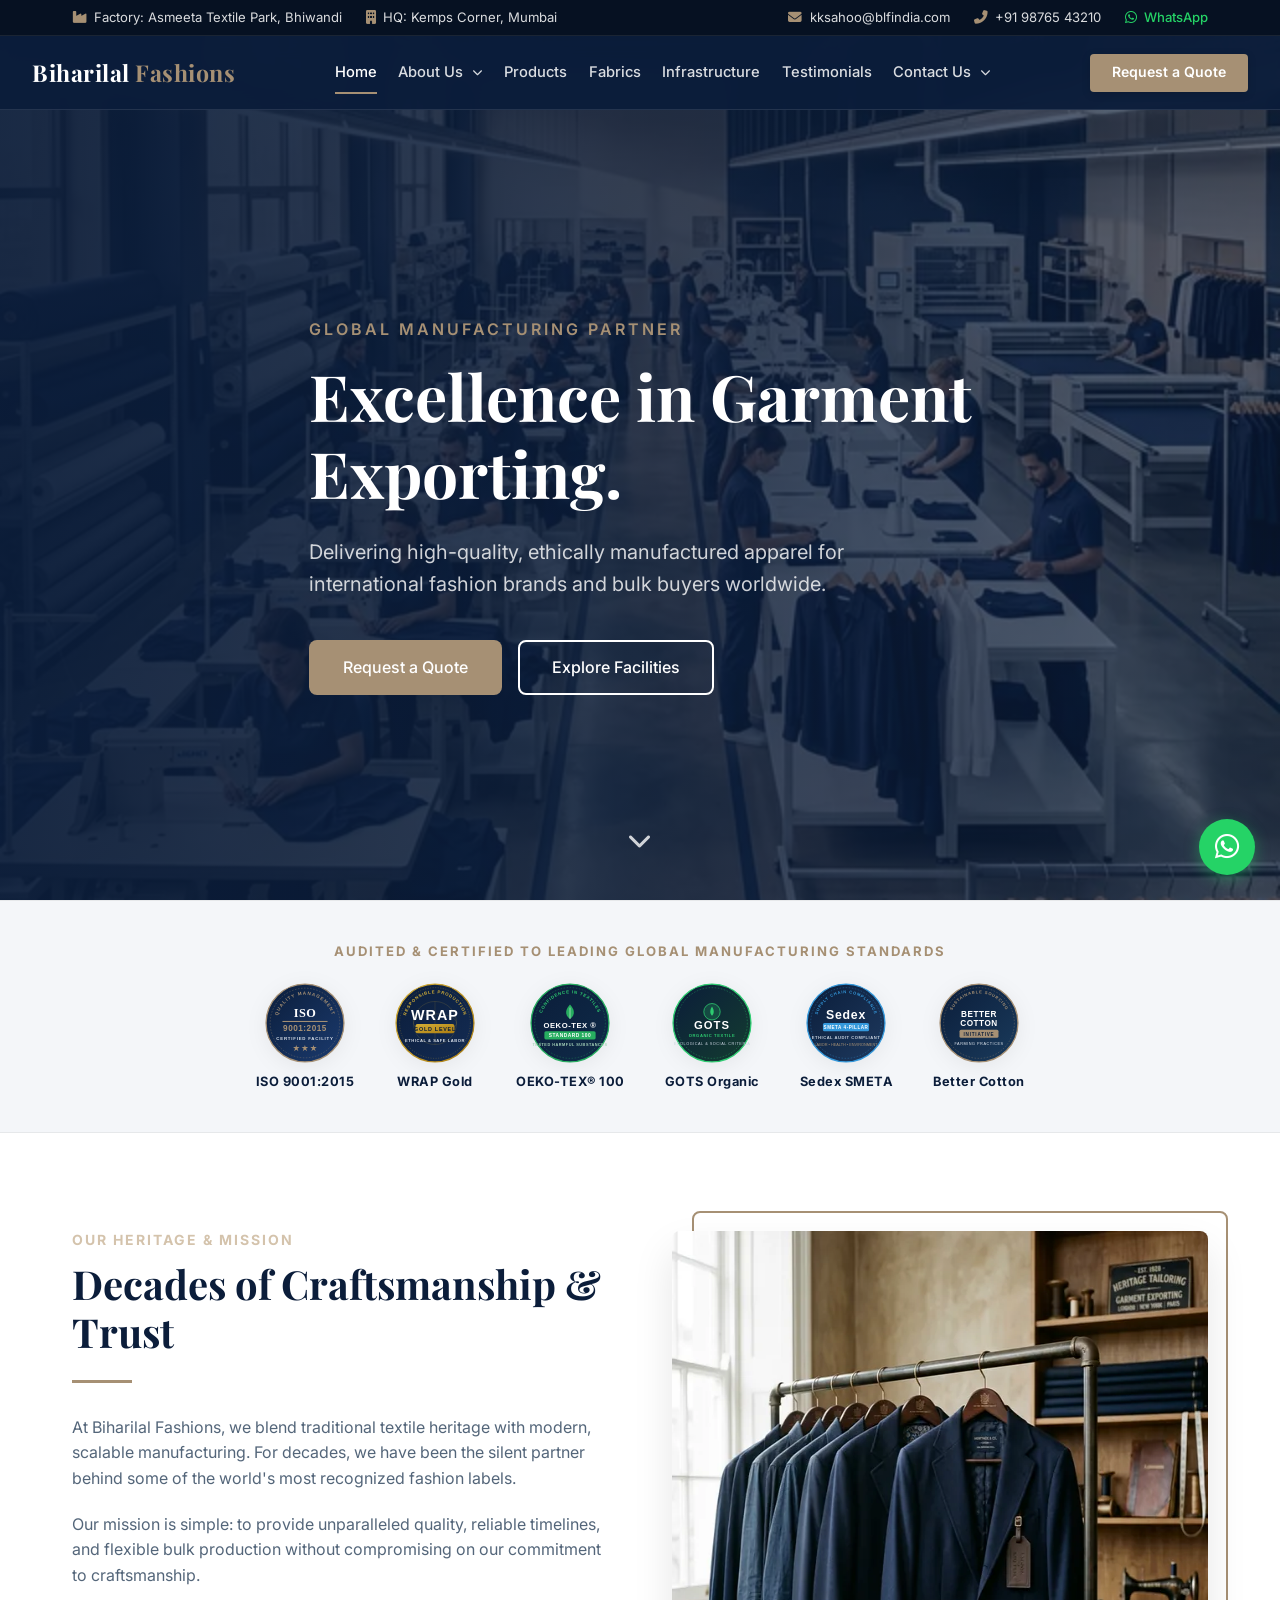
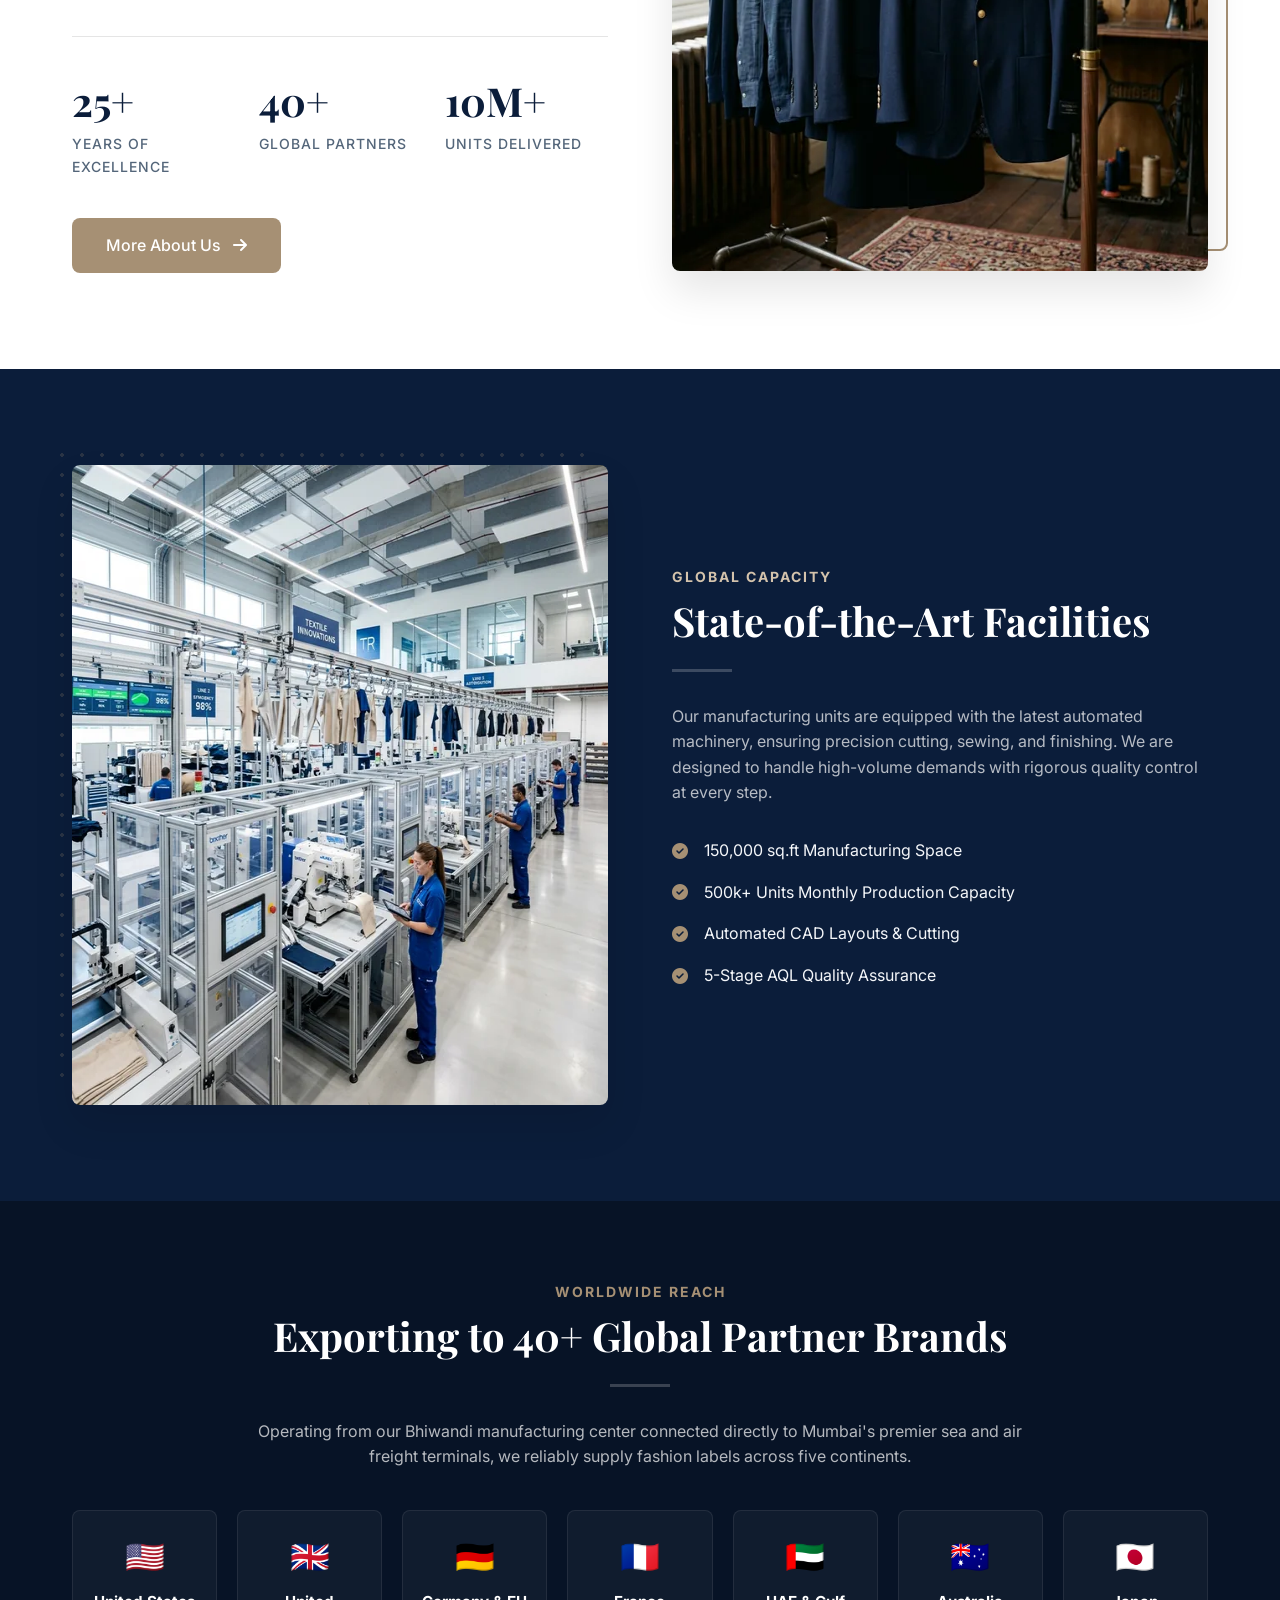
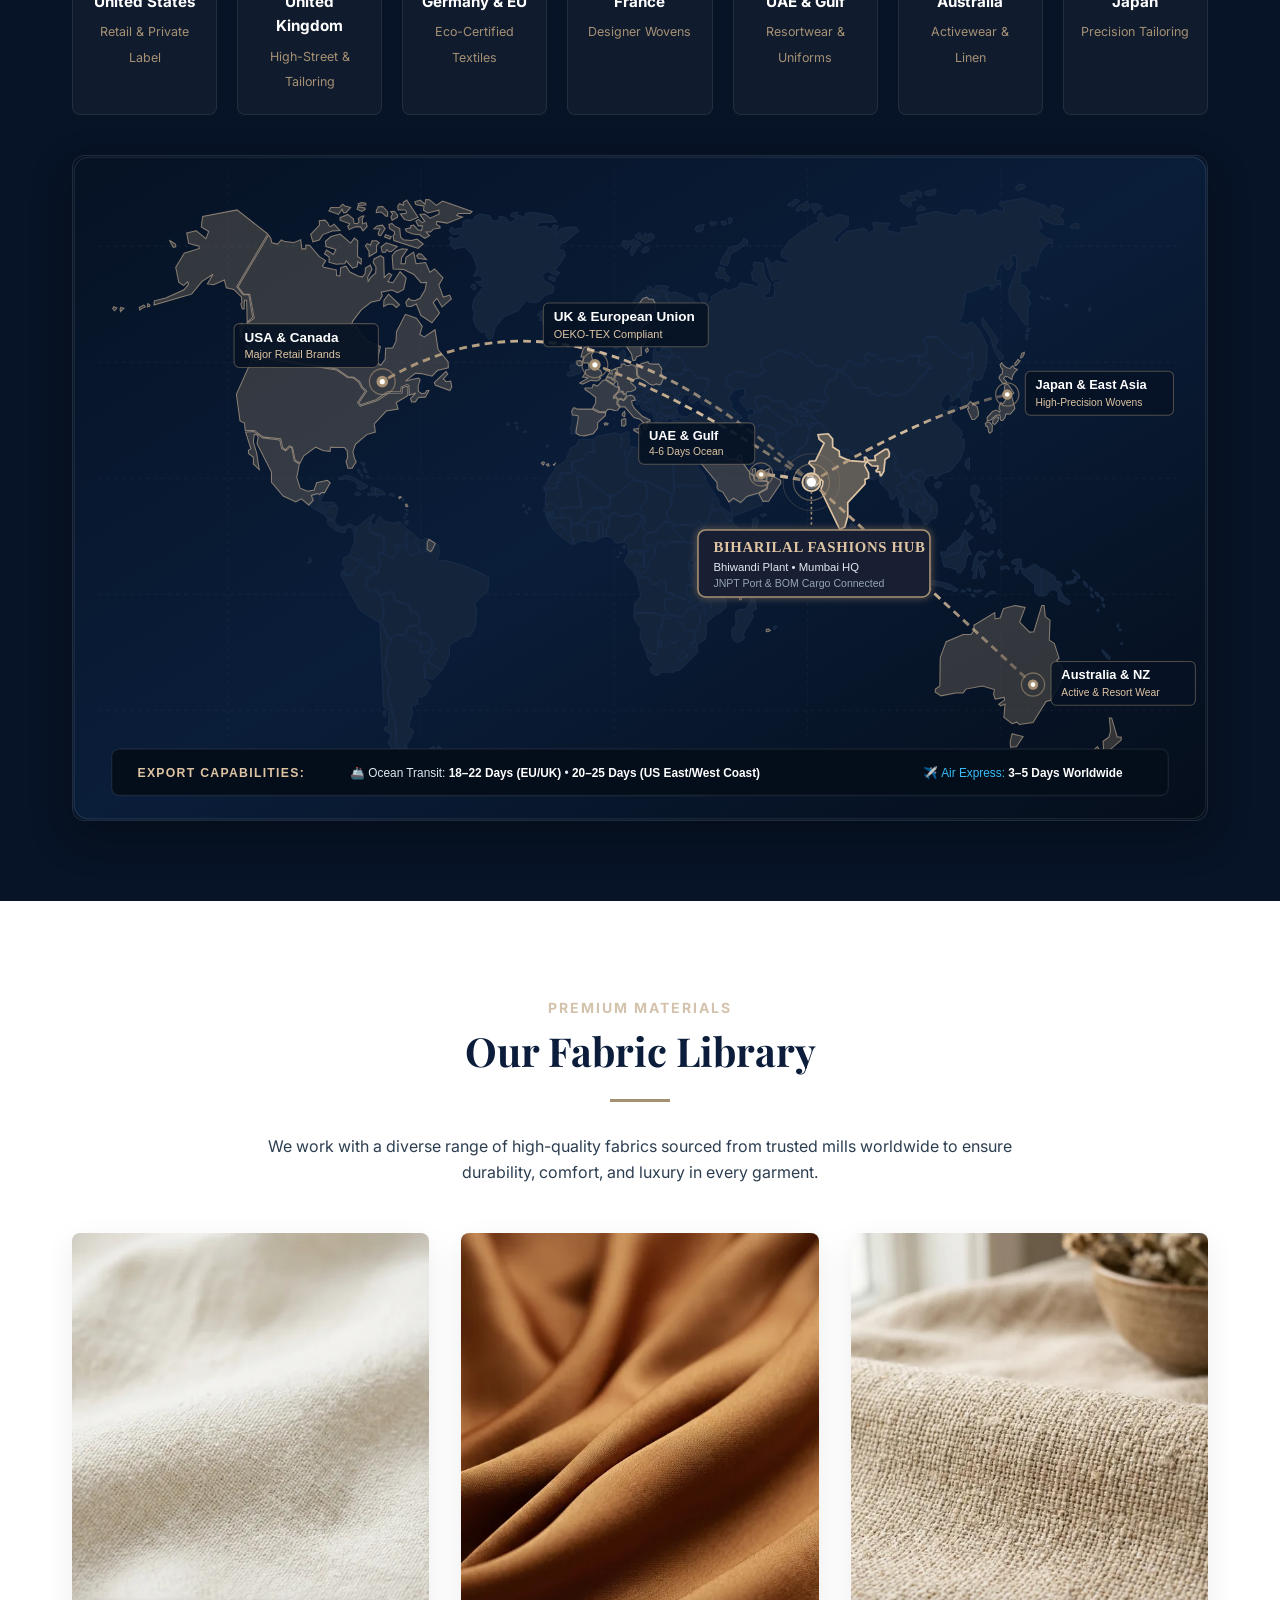
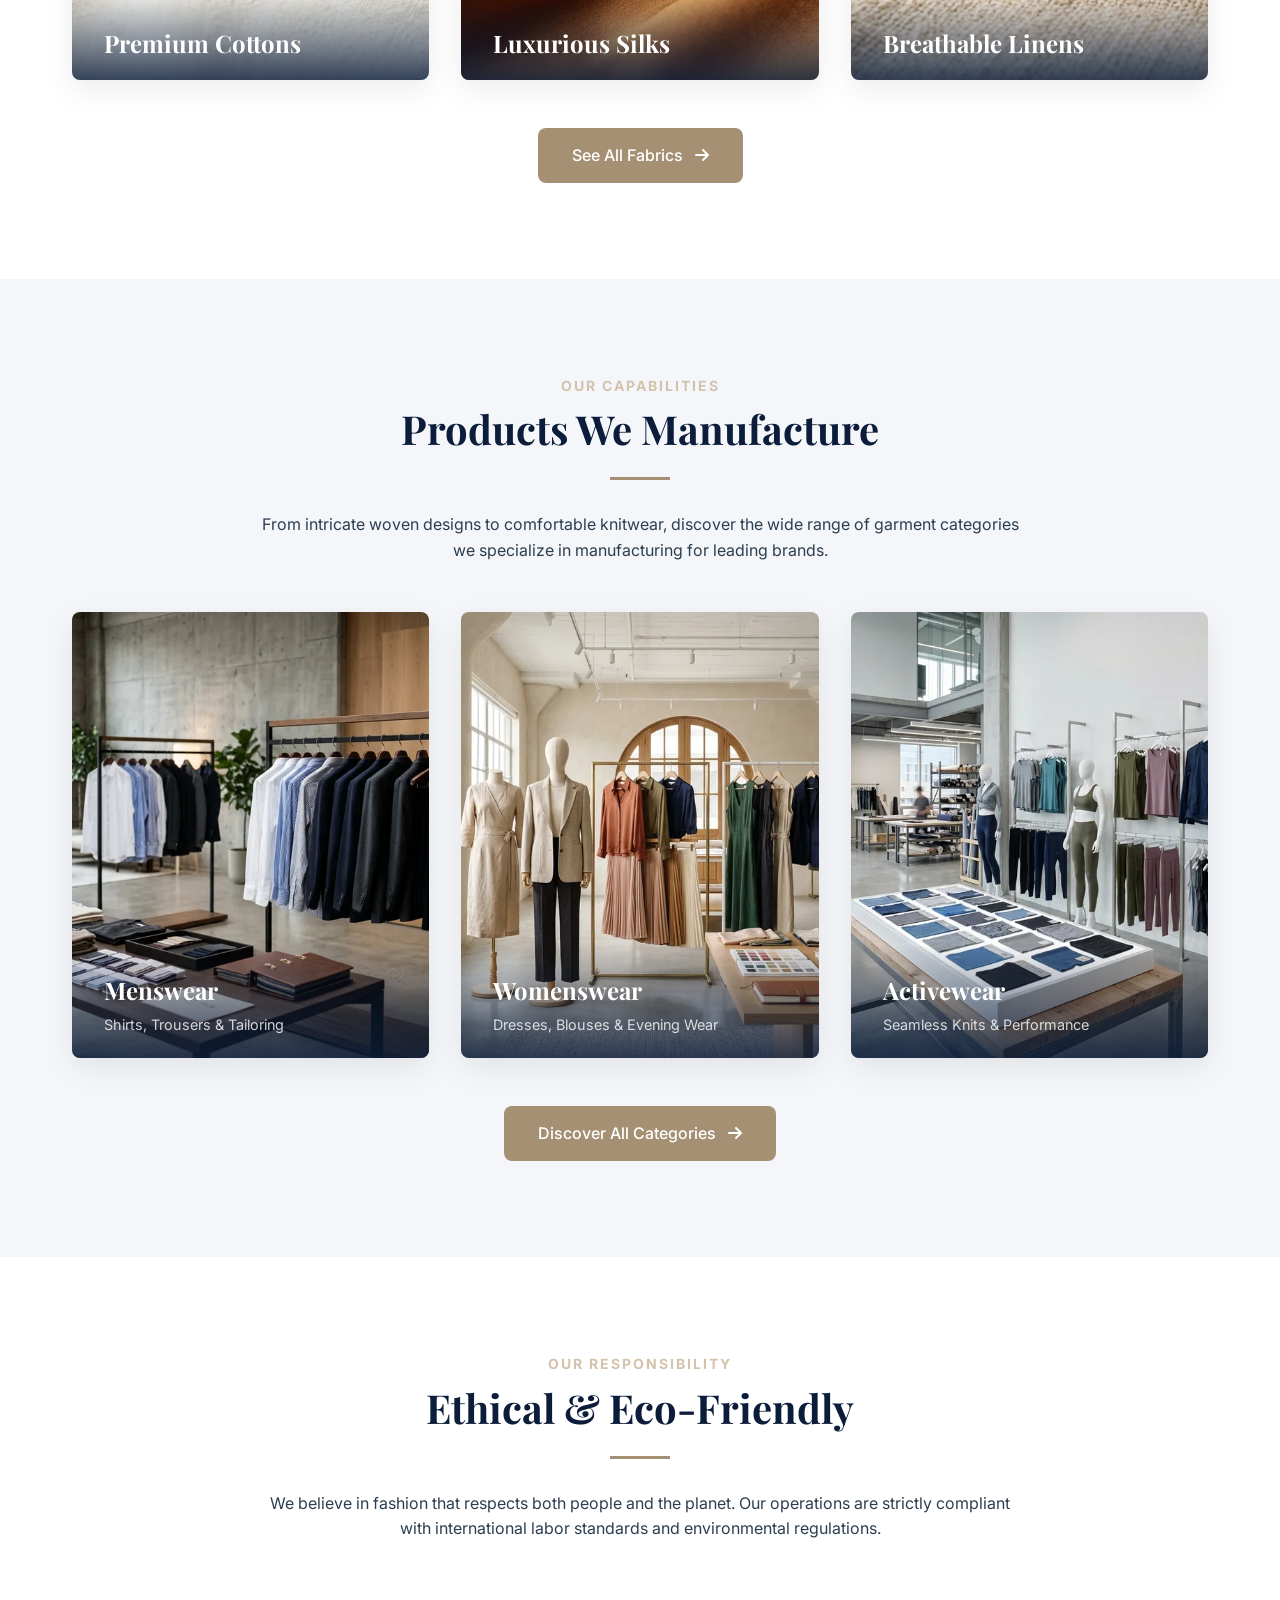
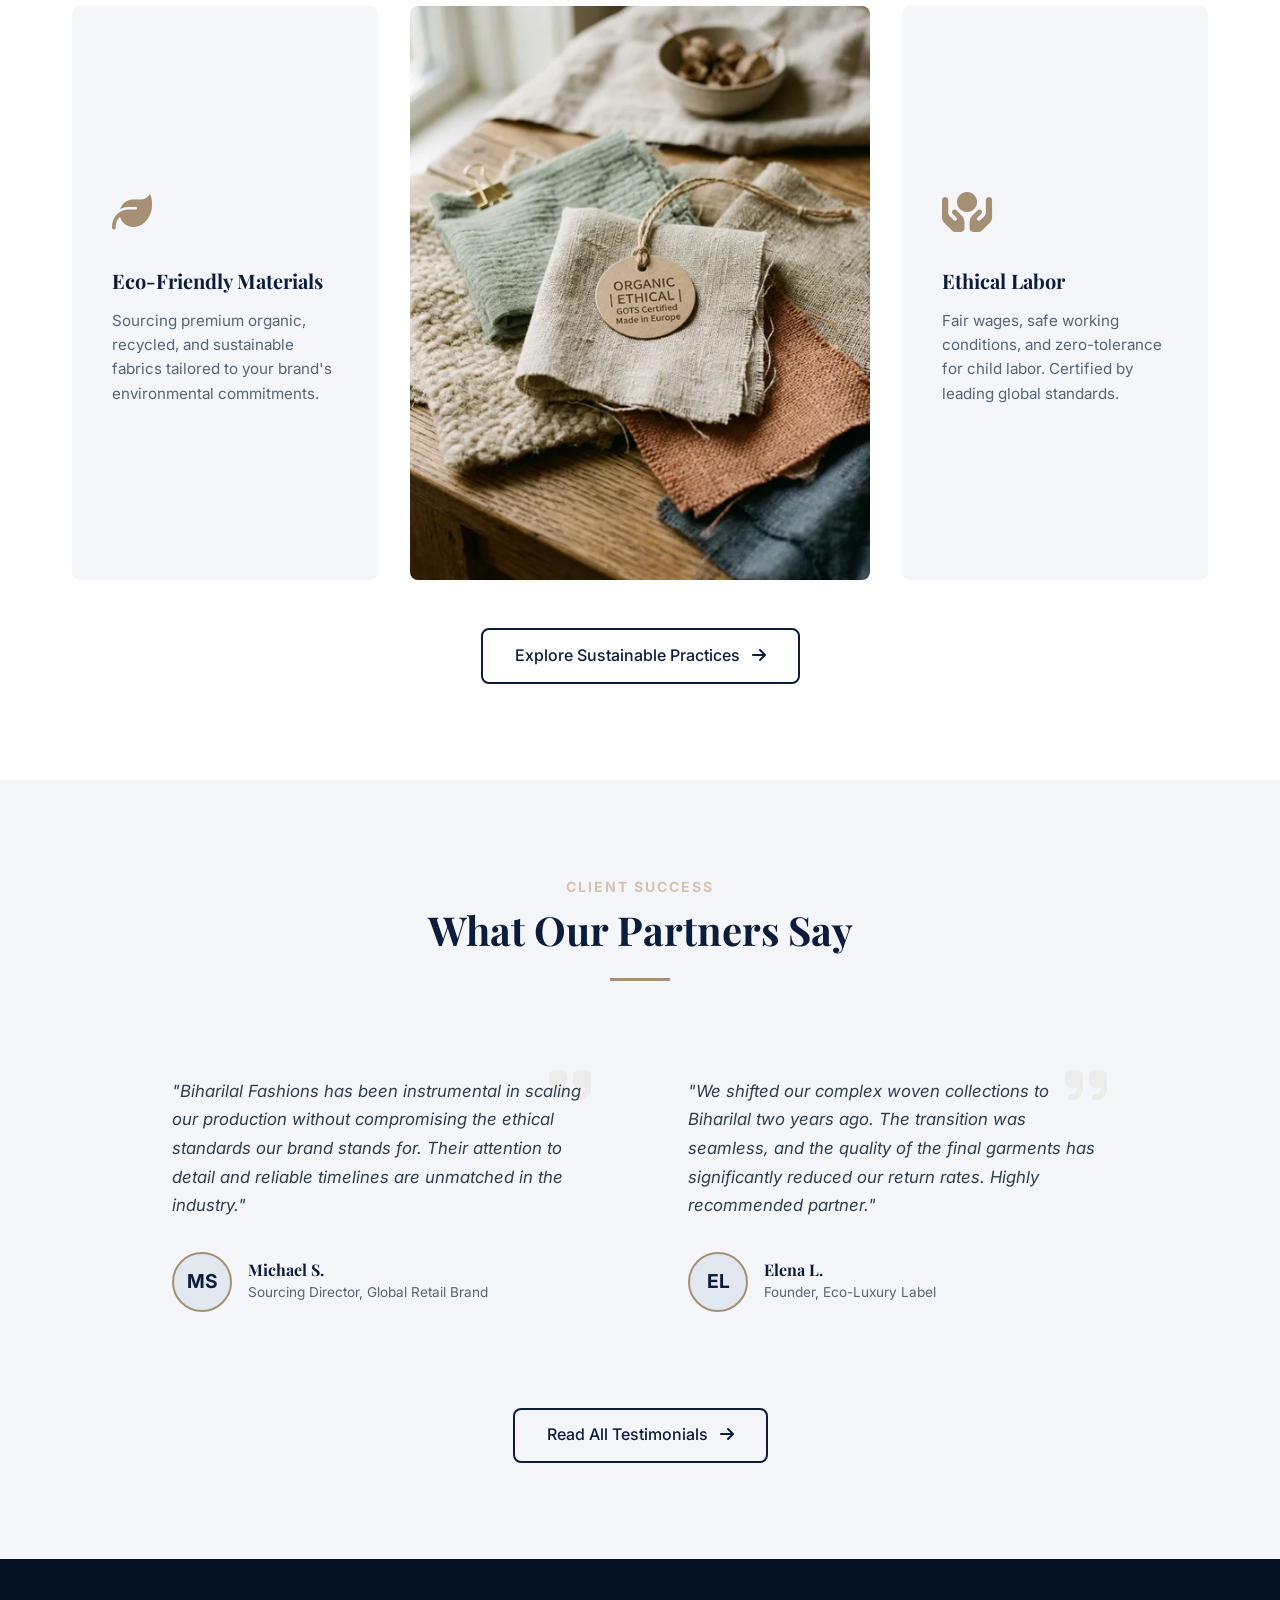
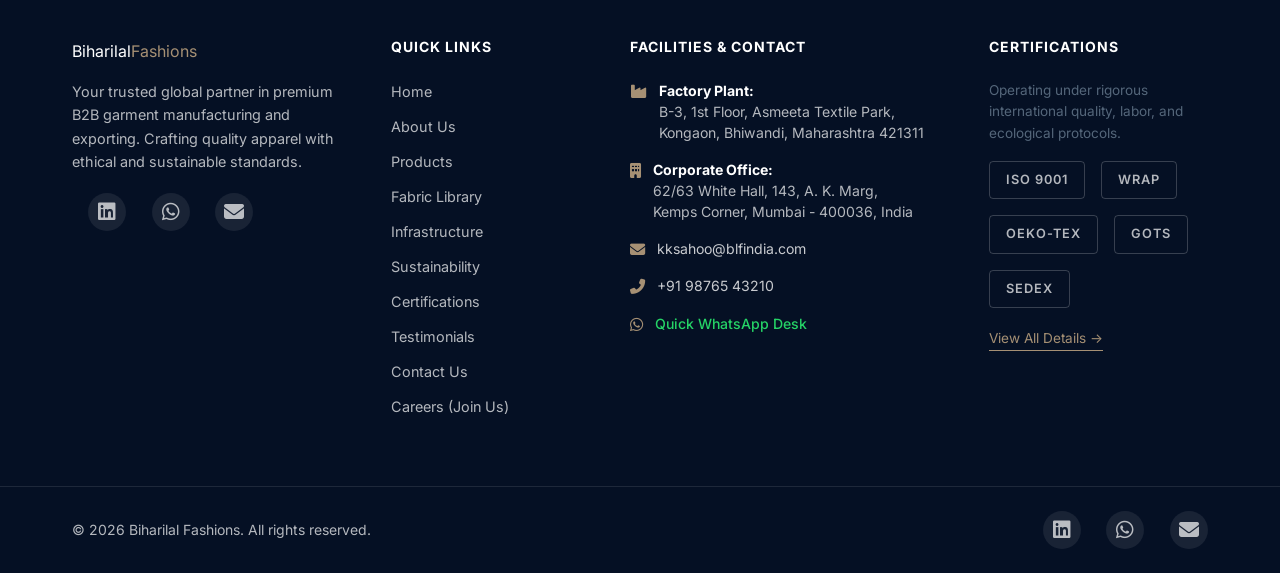
==== commit 3d19fe61: "fix: replace abstract map blobs with geographically accurate SVG world map" ====
--- a/index.html
+++ b/index.html
@@ -253,7 +253,7 @@
 
             <!-- Export Hub Map Visual -->
             <div class="export-map-wrapper">
-                <img src="assets/global_export_map.svg" alt="Biharilal Fashions global garment export shipping routes from Mumbai port" width="1000" height="480" loading="lazy" style="width: 100%; height: auto; display: block;">
+                <img src="assets/global_export_map.svg" alt="Biharilal Fashions global garment export shipping routes from Mumbai port" width="880" height="515" loading="lazy" style="width: 100%; height: auto; display: block;">
             </div>
         </div>
     </section>
--- a/styles.css
+++ b/styles.css
@@ -254,8 +254,9 @@
     border-bottom: none;
 }
 
-.mobile-drawer-cta { display: block;
-         display: none; }
+.mobile-drawer-cta {
+    display: none;
+}
 
 /* Navigation */
 .navbar {
@@ -284,33 +285,50 @@
     display: flex;
     justify-content: space-between;
     align-items: center;
+    max-width: 1320px;
+    width: 100%;
+    padding: 0 2rem;
+    gap: 1.5rem;
 }
 
 .logo {
     display: flex;
     align-items: center;
+    flex-shrink: 0;
+    white-space: nowrap;
+    text-decoration: none;
 }
 
 .logo-text {
     font-family: var(--font-heading);
-    font-size: 1.5rem;
+    font-size: 1.45rem;
     font-weight: 700;
     color: var(--text-white);
-    letter-spacing: 1px;
+    letter-spacing: 0.5px;
+    white-space: nowrap;
 }
 
 .accent-text { color: var(--accent-earth); }
 
 .nav-links {
     display: flex;
-    gap: 2rem;
+    align-items: center;
+    gap: 1.35rem;
+    flex-shrink: 1;
 }
 
 .nav-link {
-    color: rgba(255,255,255,0.8);
-    font-size: 0.95rem;
+    color: rgba(255, 255, 255, 0.85);
+    font-size: 0.92rem;
     font-weight: 500;
     position: relative;
+    display: inline-flex;
+    align-items: center;
+    gap: 5px;
+    white-space: nowrap;
+    padding: 0.35rem 0;
+    text-decoration: none;
+    transition: var(--transition);
 }
 
 .nav-link::after {
@@ -333,13 +351,27 @@
 }
 
 .navbar.scrolled .nav-link:hover, .navbar.scrolled .nav-link.active {
-    color: var(--accent-earth);
+    color: var(--accent-earth) !important;
+}
+
+.nav-btn {
+    padding: 0.55rem 1.25rem !important;
+    font-size: 0.88rem !important;
+    font-weight: 600 !important;
+    white-space: nowrap !important;
+    flex-shrink: 0 !important;
+    border-radius: 4px !important;
+    line-height: 1.2 !important;
+    display: inline-flex !important;
+    align-items: center !important;
+    justify-content: center !important;
+    box-shadow: 0 2px 8px rgba(0, 0, 0, 0.15);
 }
 
 /* Dropdown */
 .dropdown {
     position: relative;
-    display: flex;
+    display: inline-flex;
     align-items: center;
 }
 
@@ -1038,6 +1070,26 @@
 }
 
 /* Responsive */
+@media (max-width: 1200px) and (min-width: 1025px) {
+    .nav-container {
+        padding: 0 1.25rem;
+        gap: 1rem;
+    }
+    .logo-text {
+        font-size: 1.3rem;
+    }
+    .nav-links {
+        gap: 0.9rem;
+    }
+    .nav-link {
+        font-size: 0.86rem;
+    }
+    .nav-btn {
+        padding: 0.5rem 1rem !important;
+        font-size: 0.82rem !important;
+    }
+}
+
 @media (max-width: 1024px) {
     .hero-title { font-size: 3rem; }
     .split-container { gap: 2rem; }
@@ -1053,9 +1105,8 @@
     }
     .card-featured { height: 400px; }
     .contact-wrapper { gap: 2rem; }
-}
-
-@media (max-width: 768px) {
+
+    /* Mobile/Tablet Navigation Drawer & Toggle */
     .nav-links {
         display: none;
         width: 100%;
@@ -1127,8 +1178,8 @@
         background-color: var(--primary-light);
         color: var(--accent-earth) !important;
     }
-    .mobile-drawer-cta { display: block;
-        
+    .mobile-drawer-cta {
+        display: block !important;
         padding: 1.25rem 1.75rem 0.5rem;
         width: 100%;
     }
@@ -1143,8 +1194,11 @@
     .top-bar-left { display: none; }
     .top-bar-right { width: 100%; justify-content: space-between; }
     .top-bar { font-size: 0.75rem; }
-    .nav-btn { display: none; }
+    .nav-btn { display: none !important; }
     .mobile-toggle { display: block; }
+}
+
+@media (max-width: 768px) {
     .hero-title { font-size: 2.5rem; }
     .split-container { grid-template-columns: 1fr; }
     .split-reverse .split-content { order: -1; }
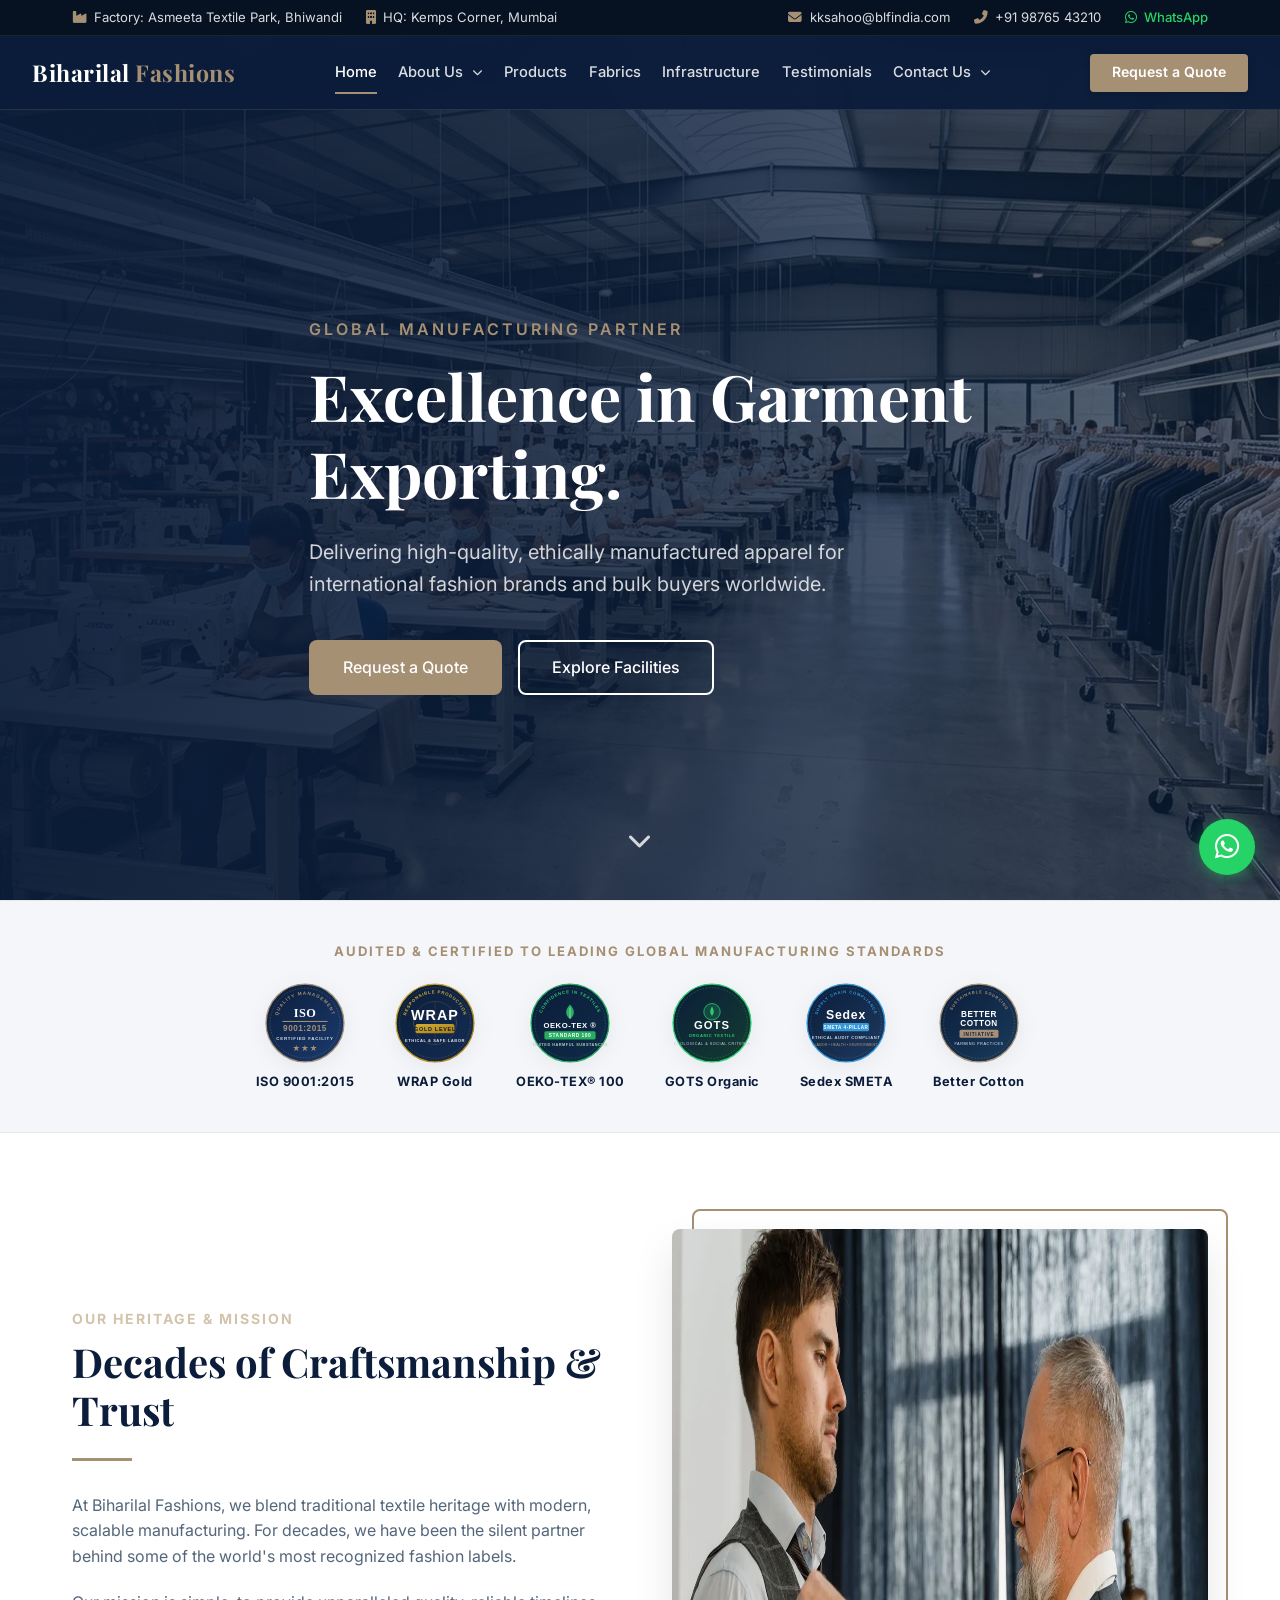
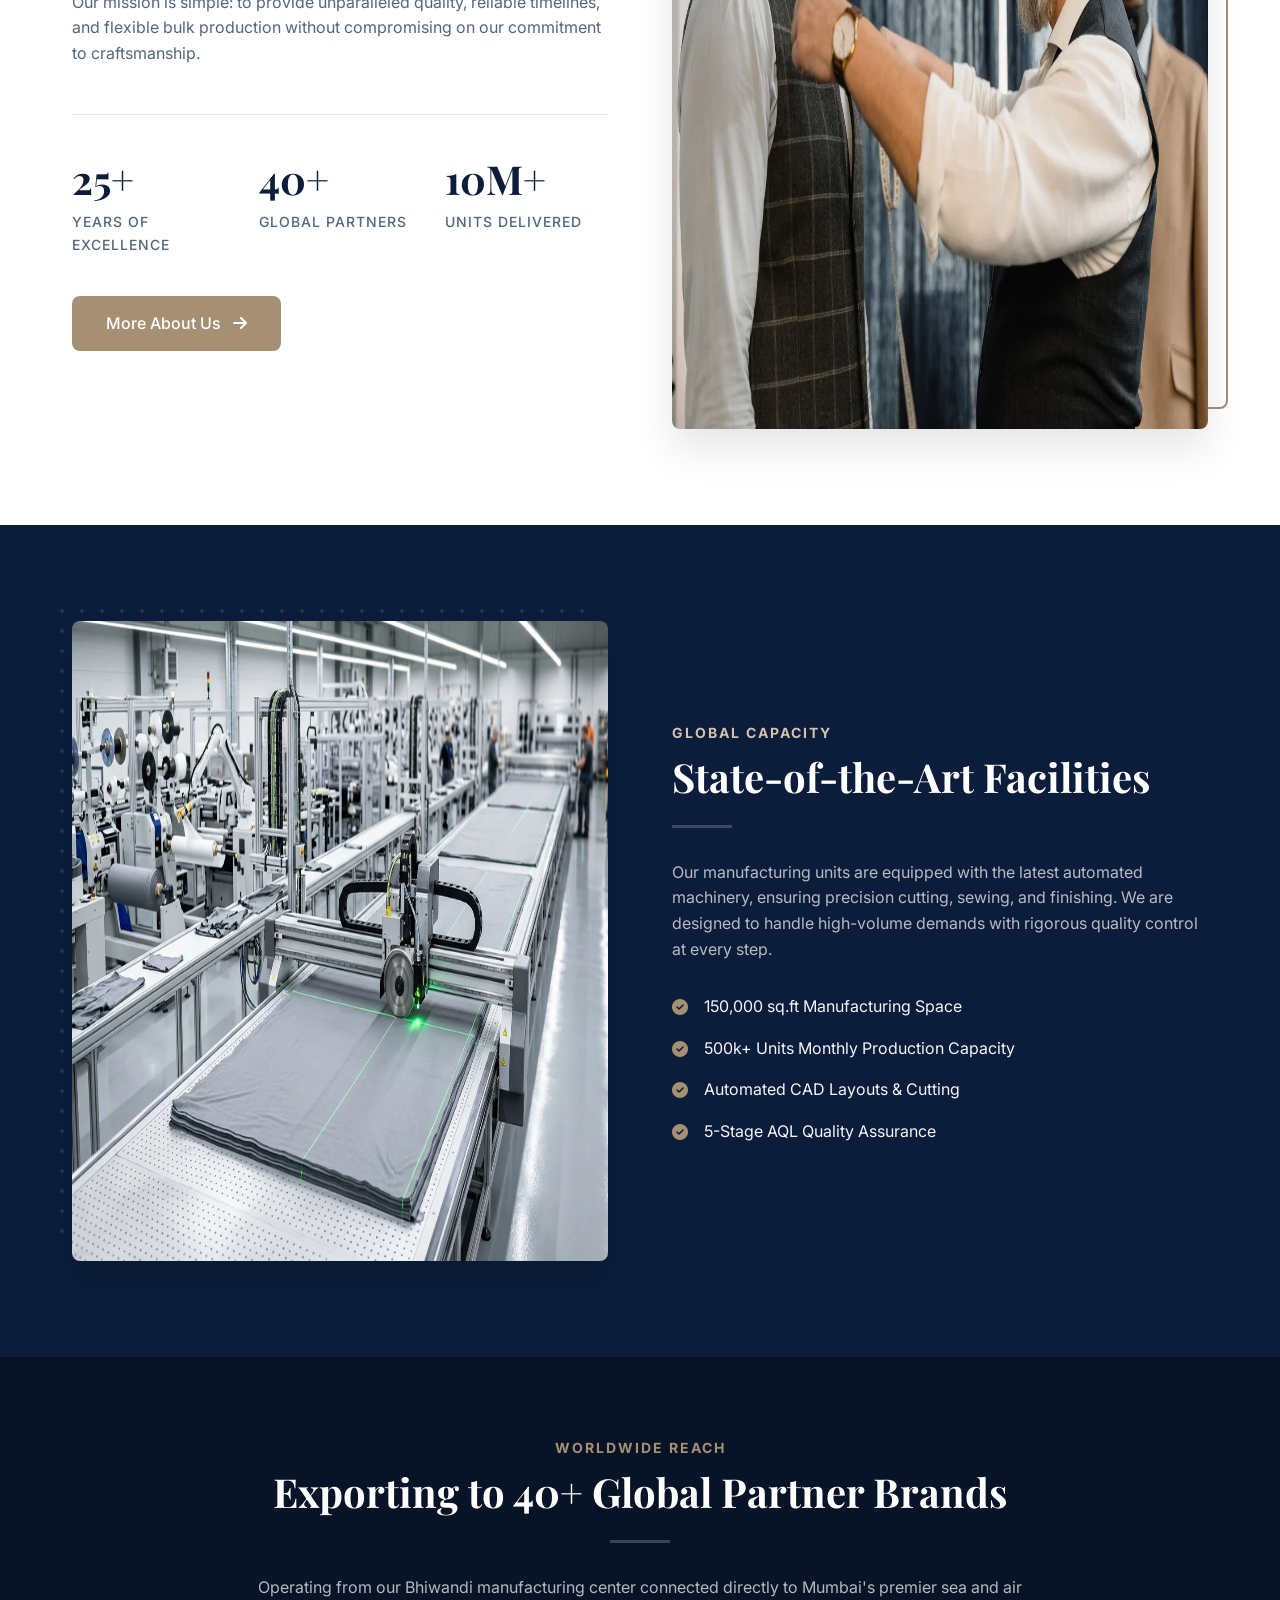
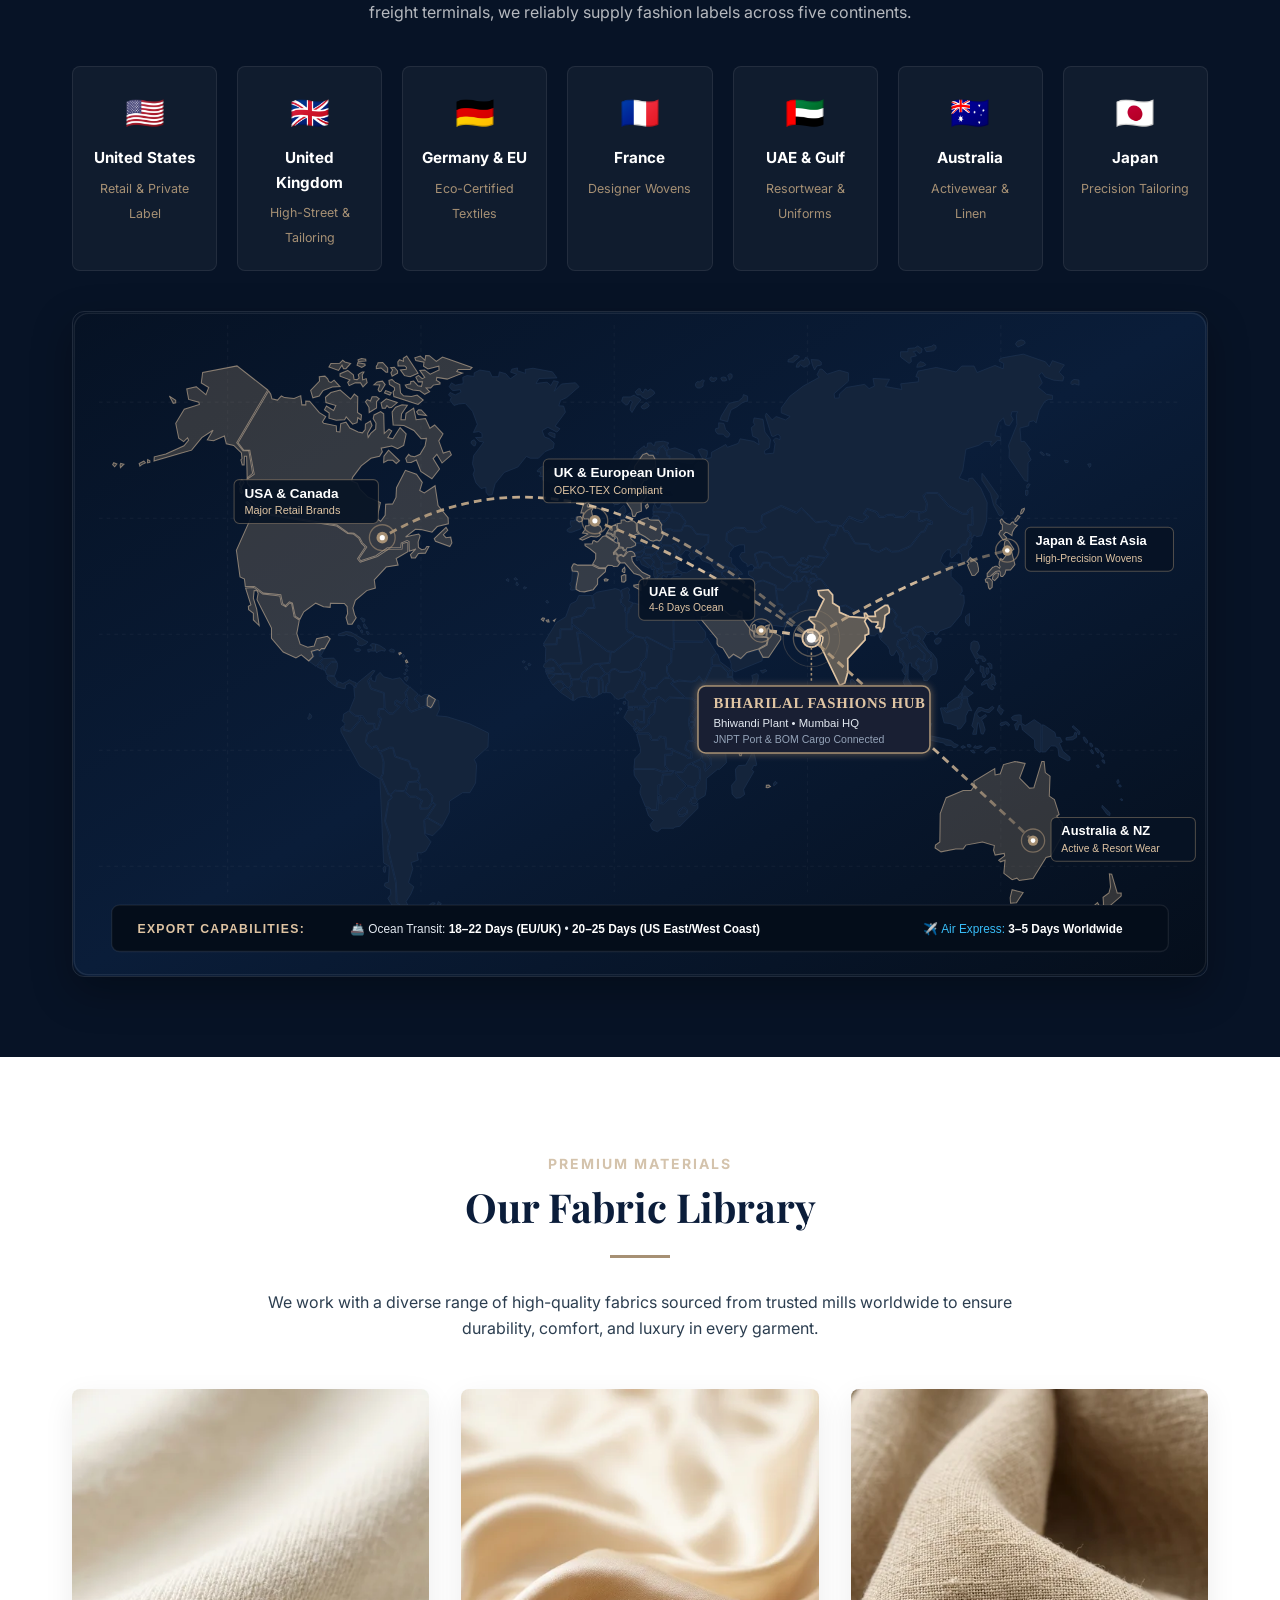
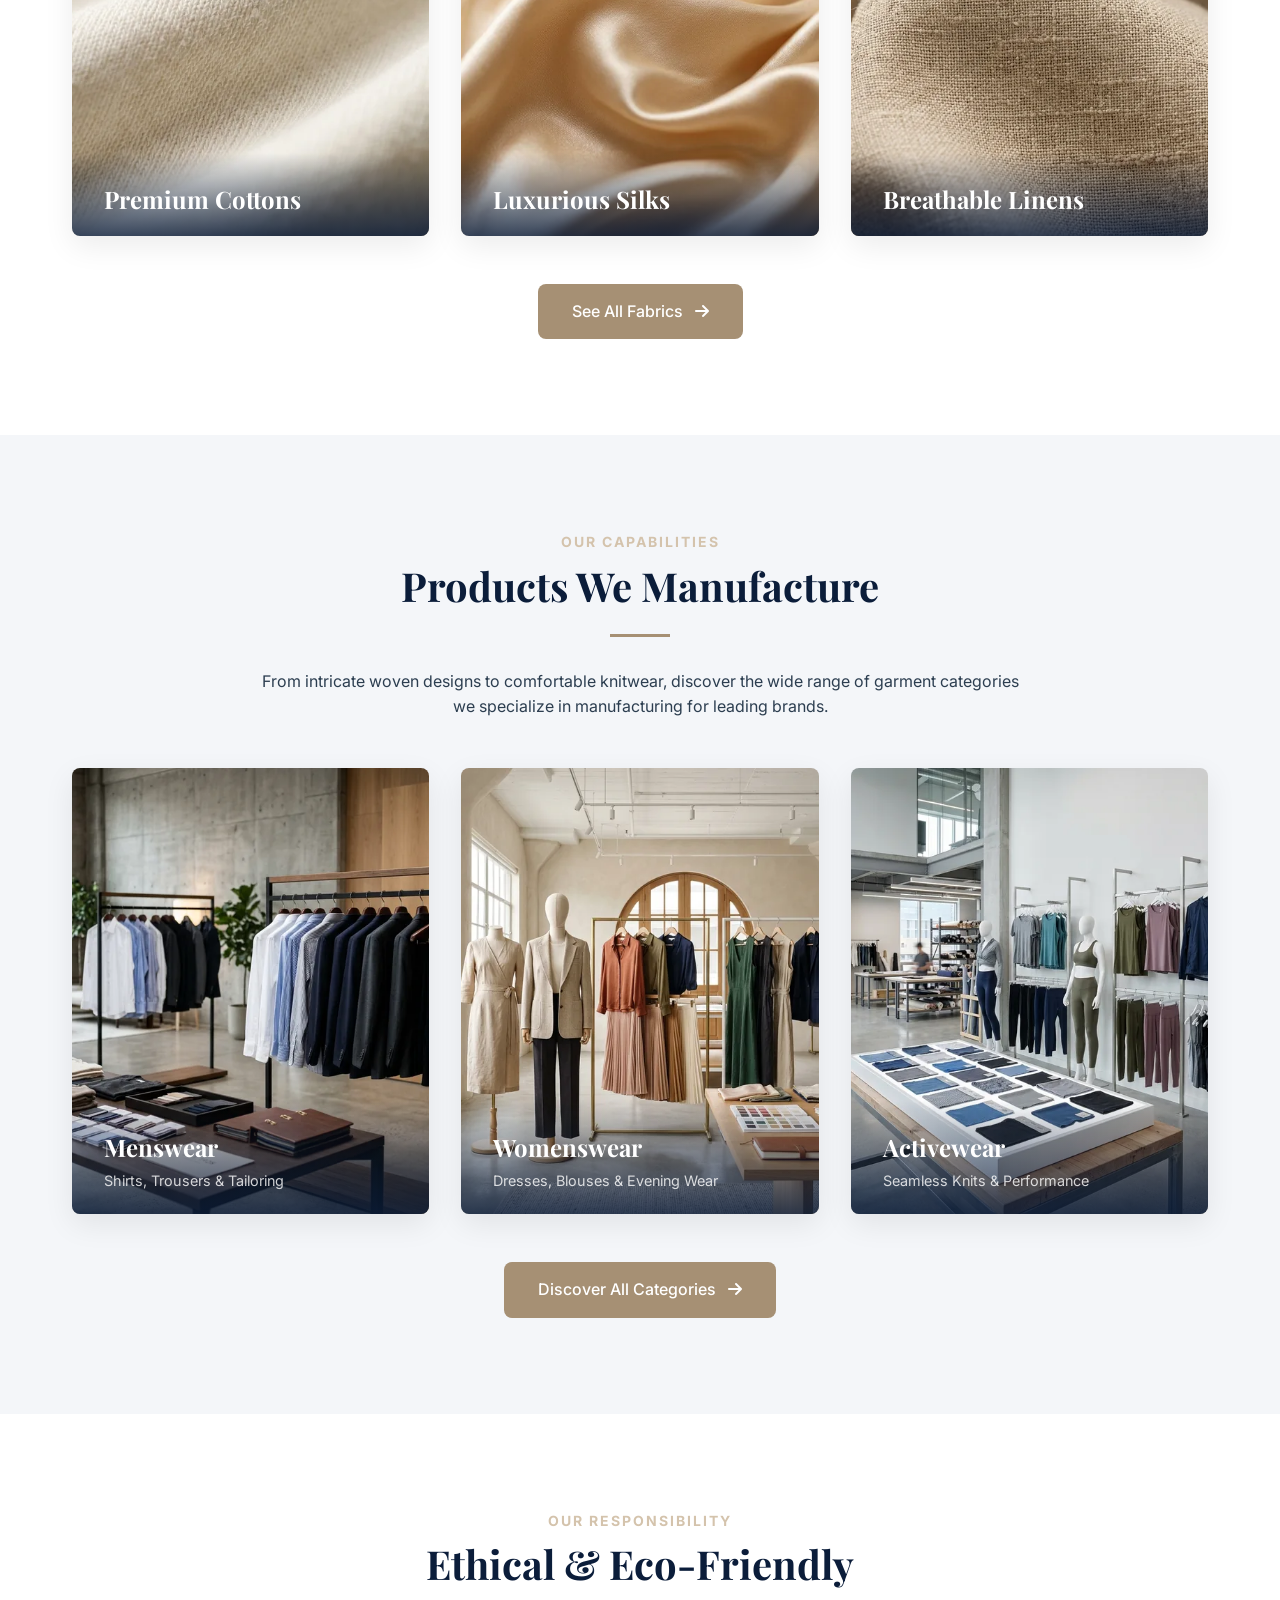
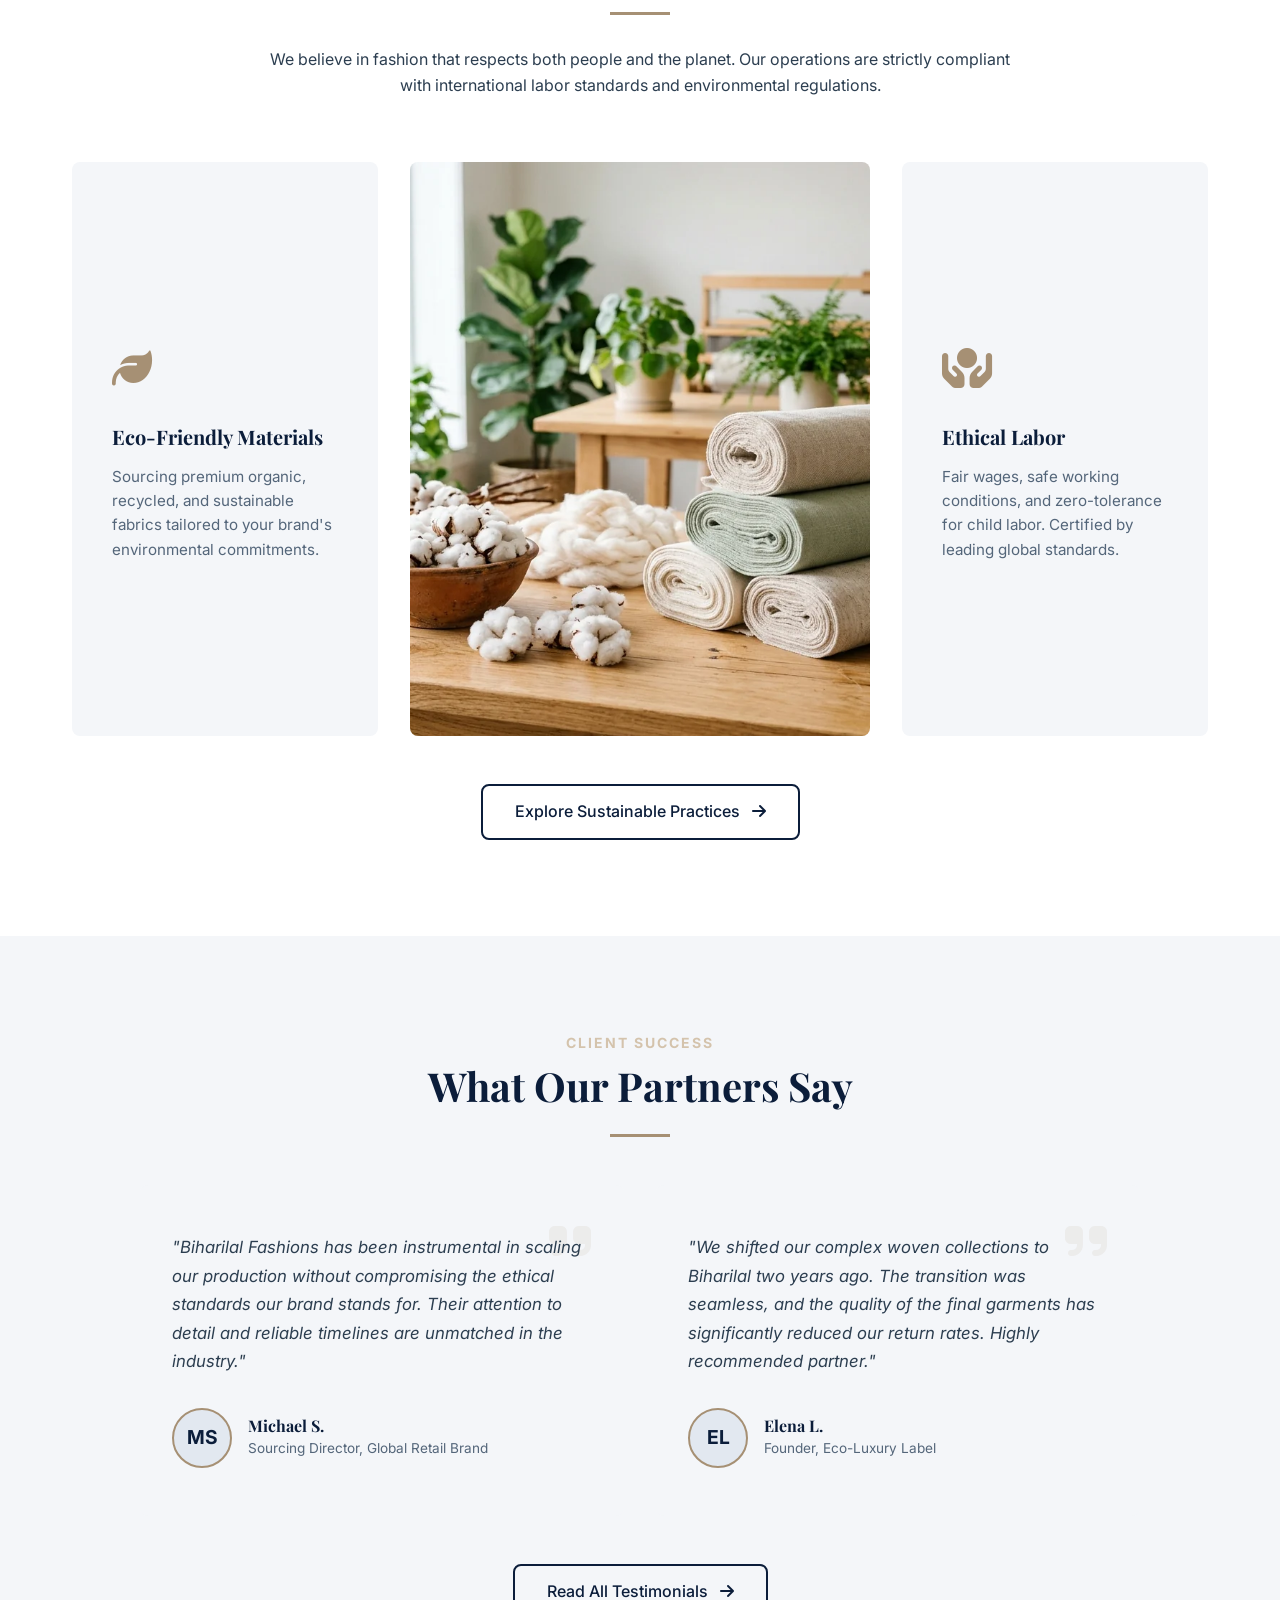
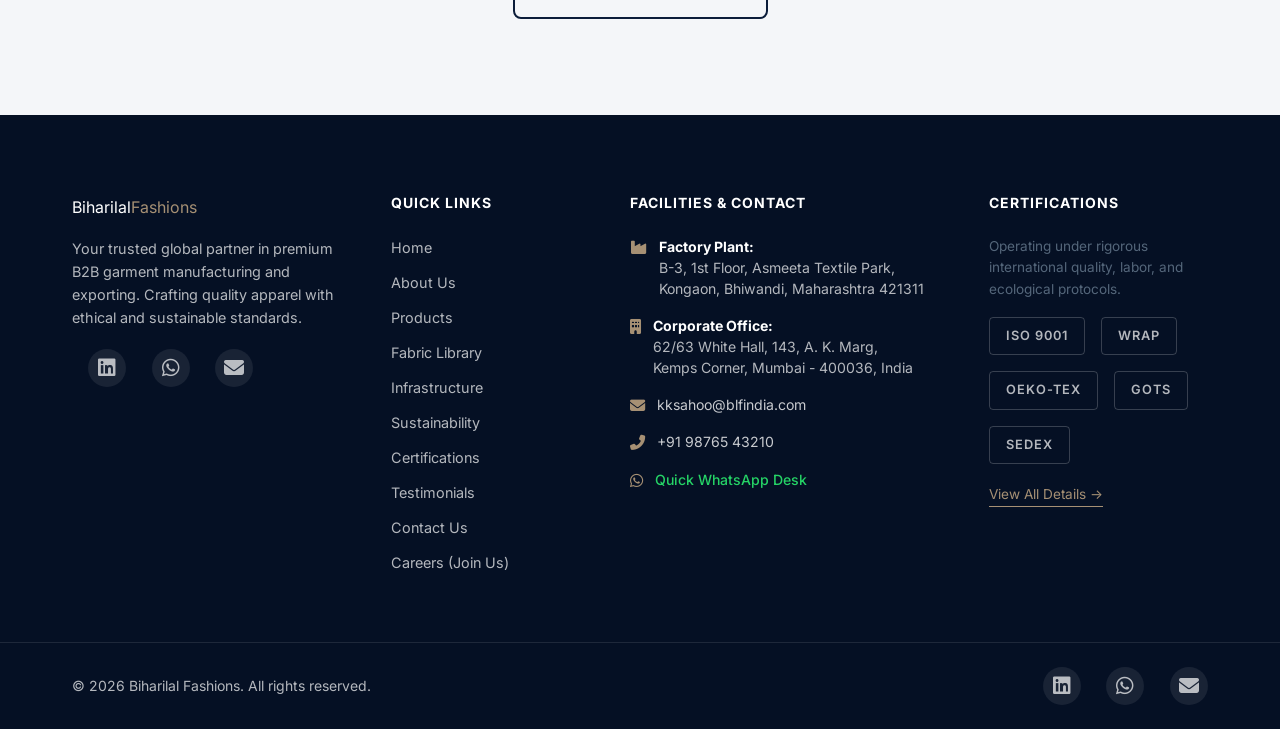
==== commit 2292f654: "fix: add ethical labor factory photo and replace craftsmanship image with professional tailoring ate" ====
--- a/index.html
+++ b/index.html
@@ -173,7 +173,7 @@
                 </div>
             </div>
             <div class="split-image-container">
-                <img src="assets/about_heritage.webp" alt="Artisan craftsmanship and tailored clothing heritage at Biharilal Fashions" class="split-image" width="640" height="640" loading="lazy">
+                <img src="assets/about_heritage.webp" alt="Master tailor and artisan cutting fabric with precision tailoring shears at Biharilal Fashions" class="split-image" width="1200" height="800" loading="lazy">
                 <div class="image-accent"></div>
             </div>
         </div>
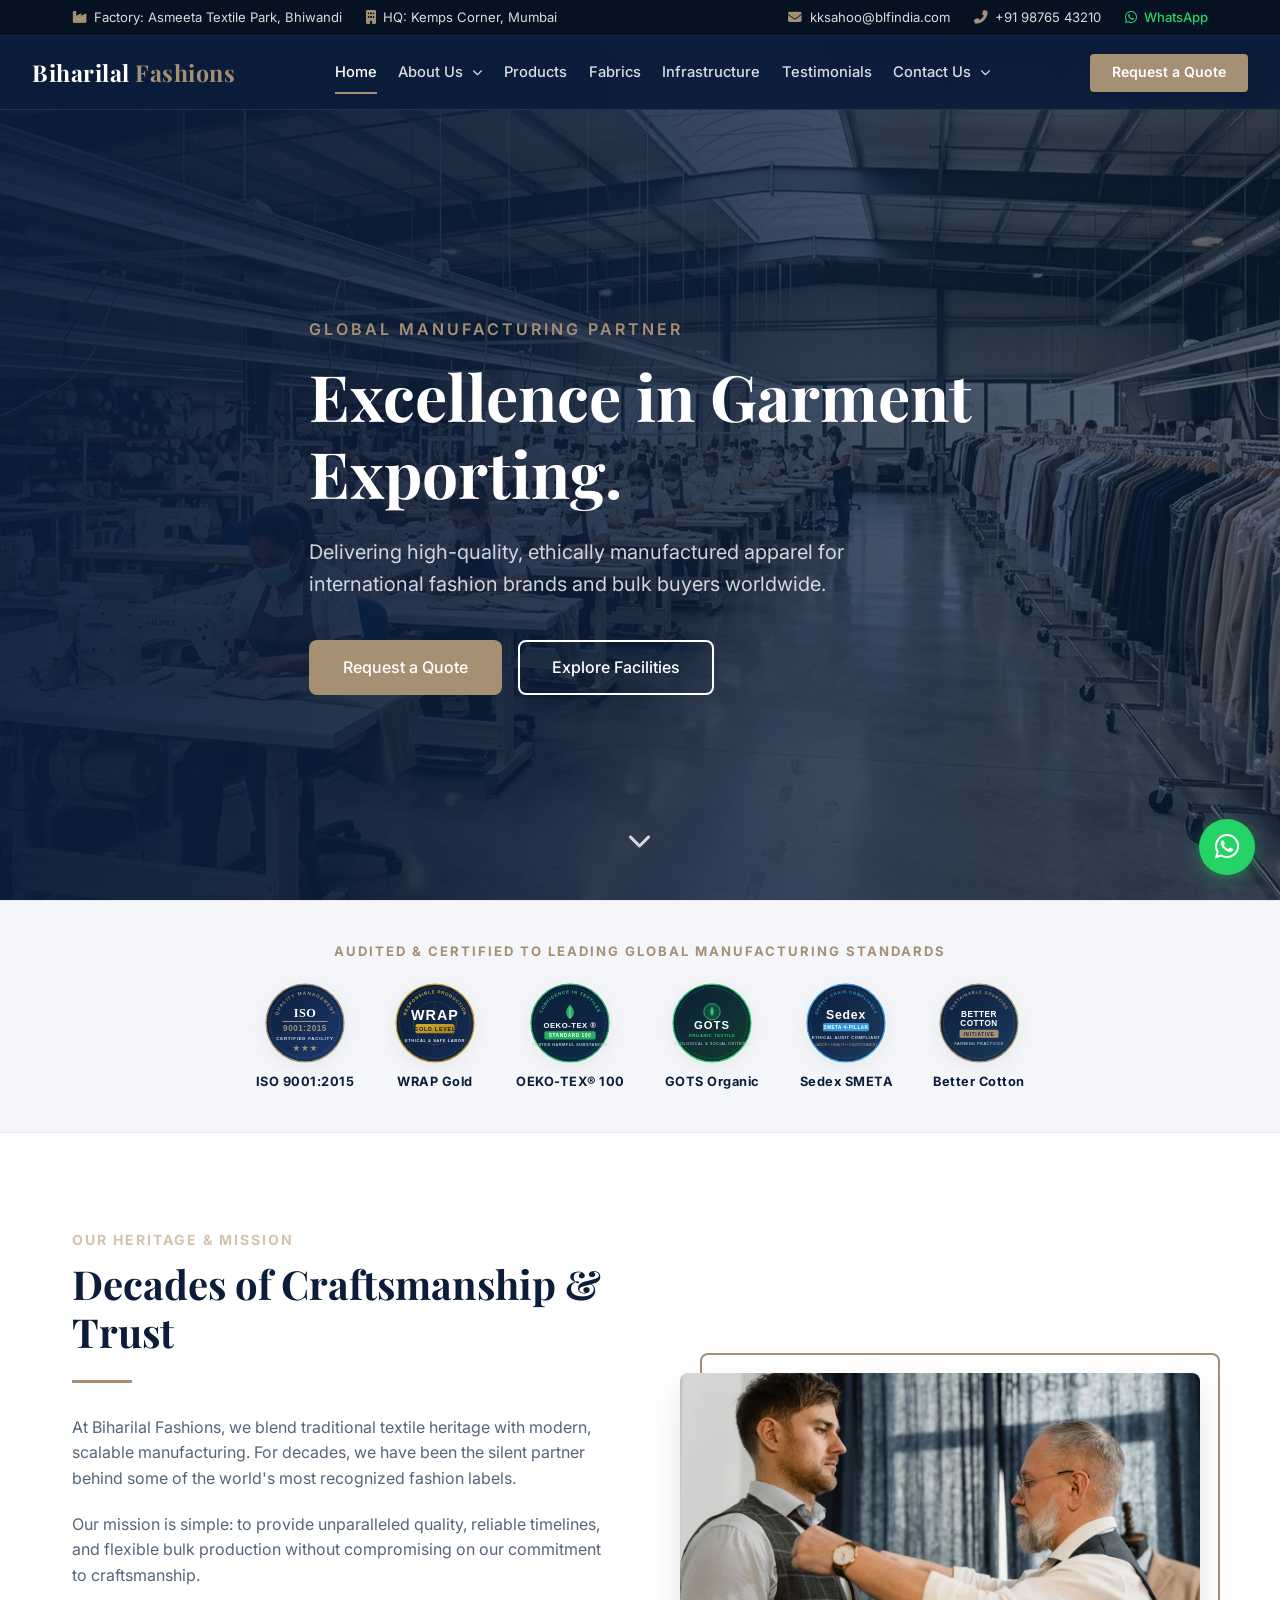
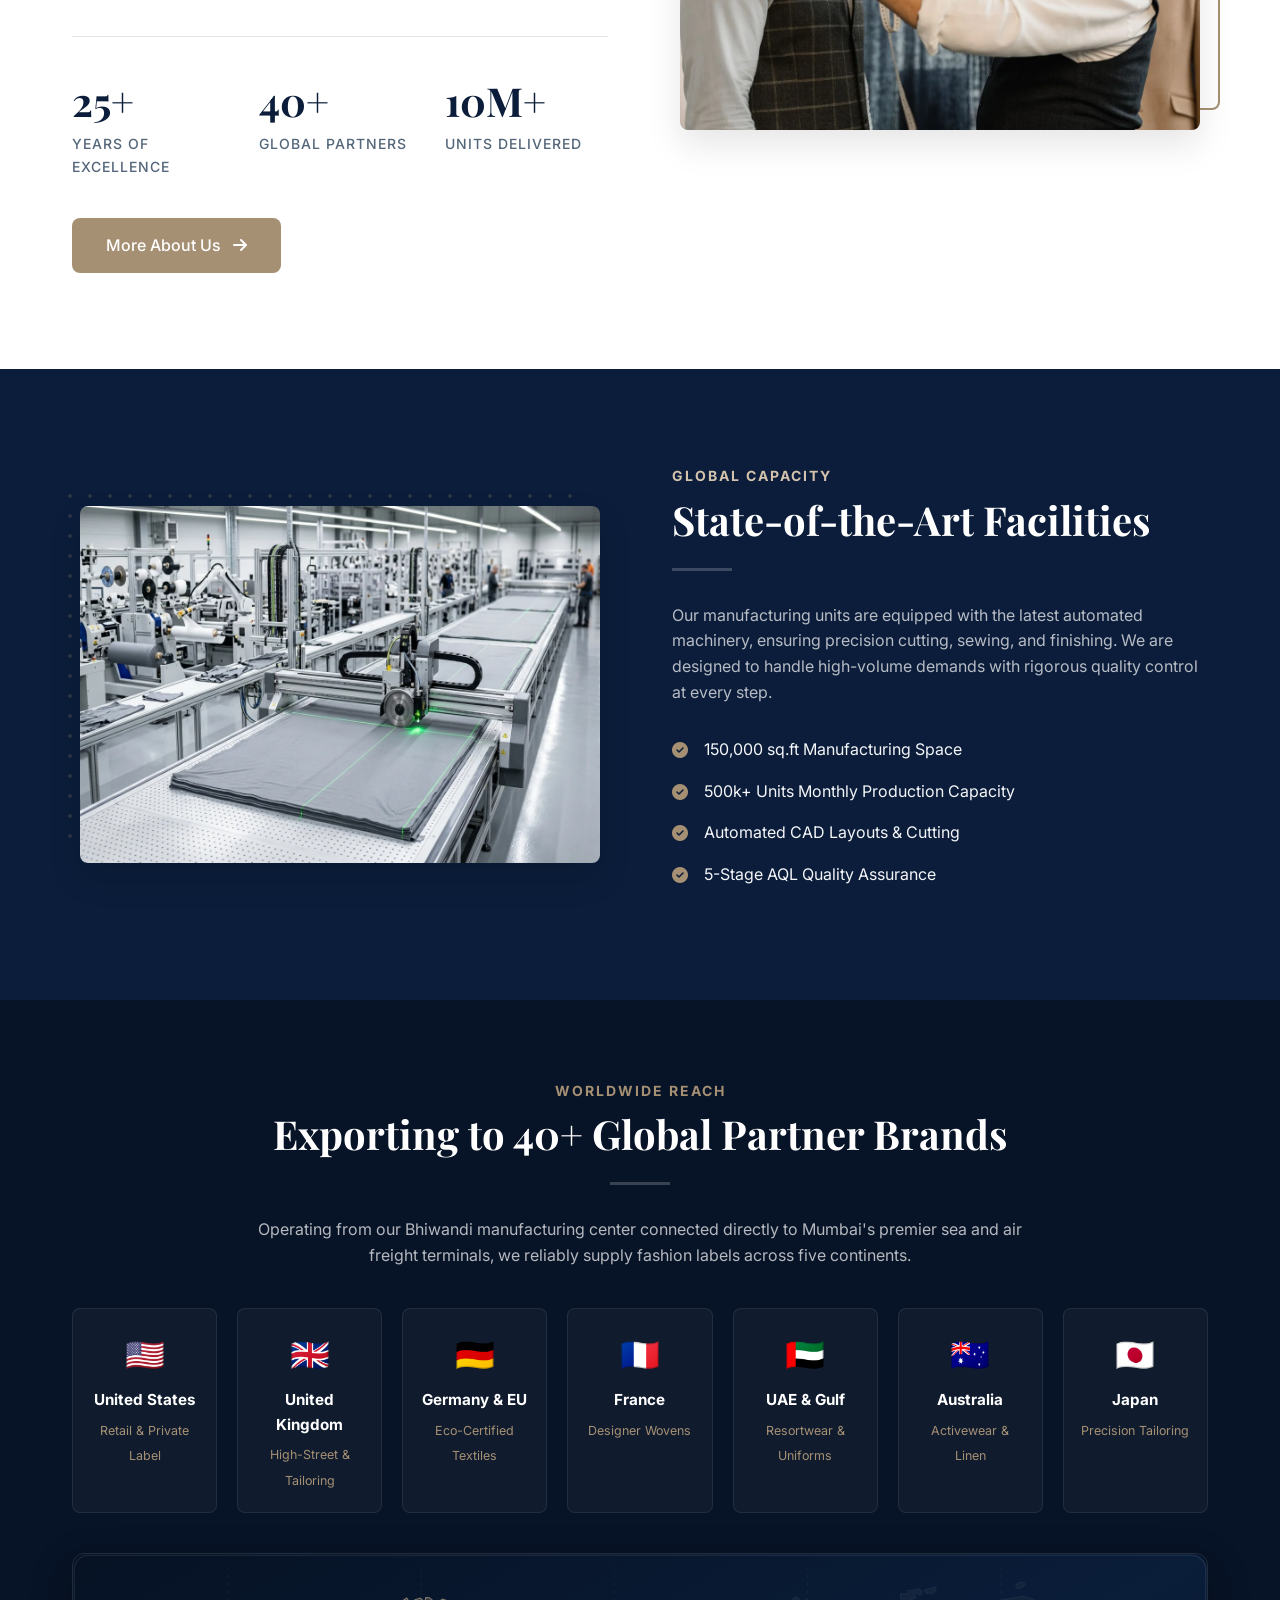
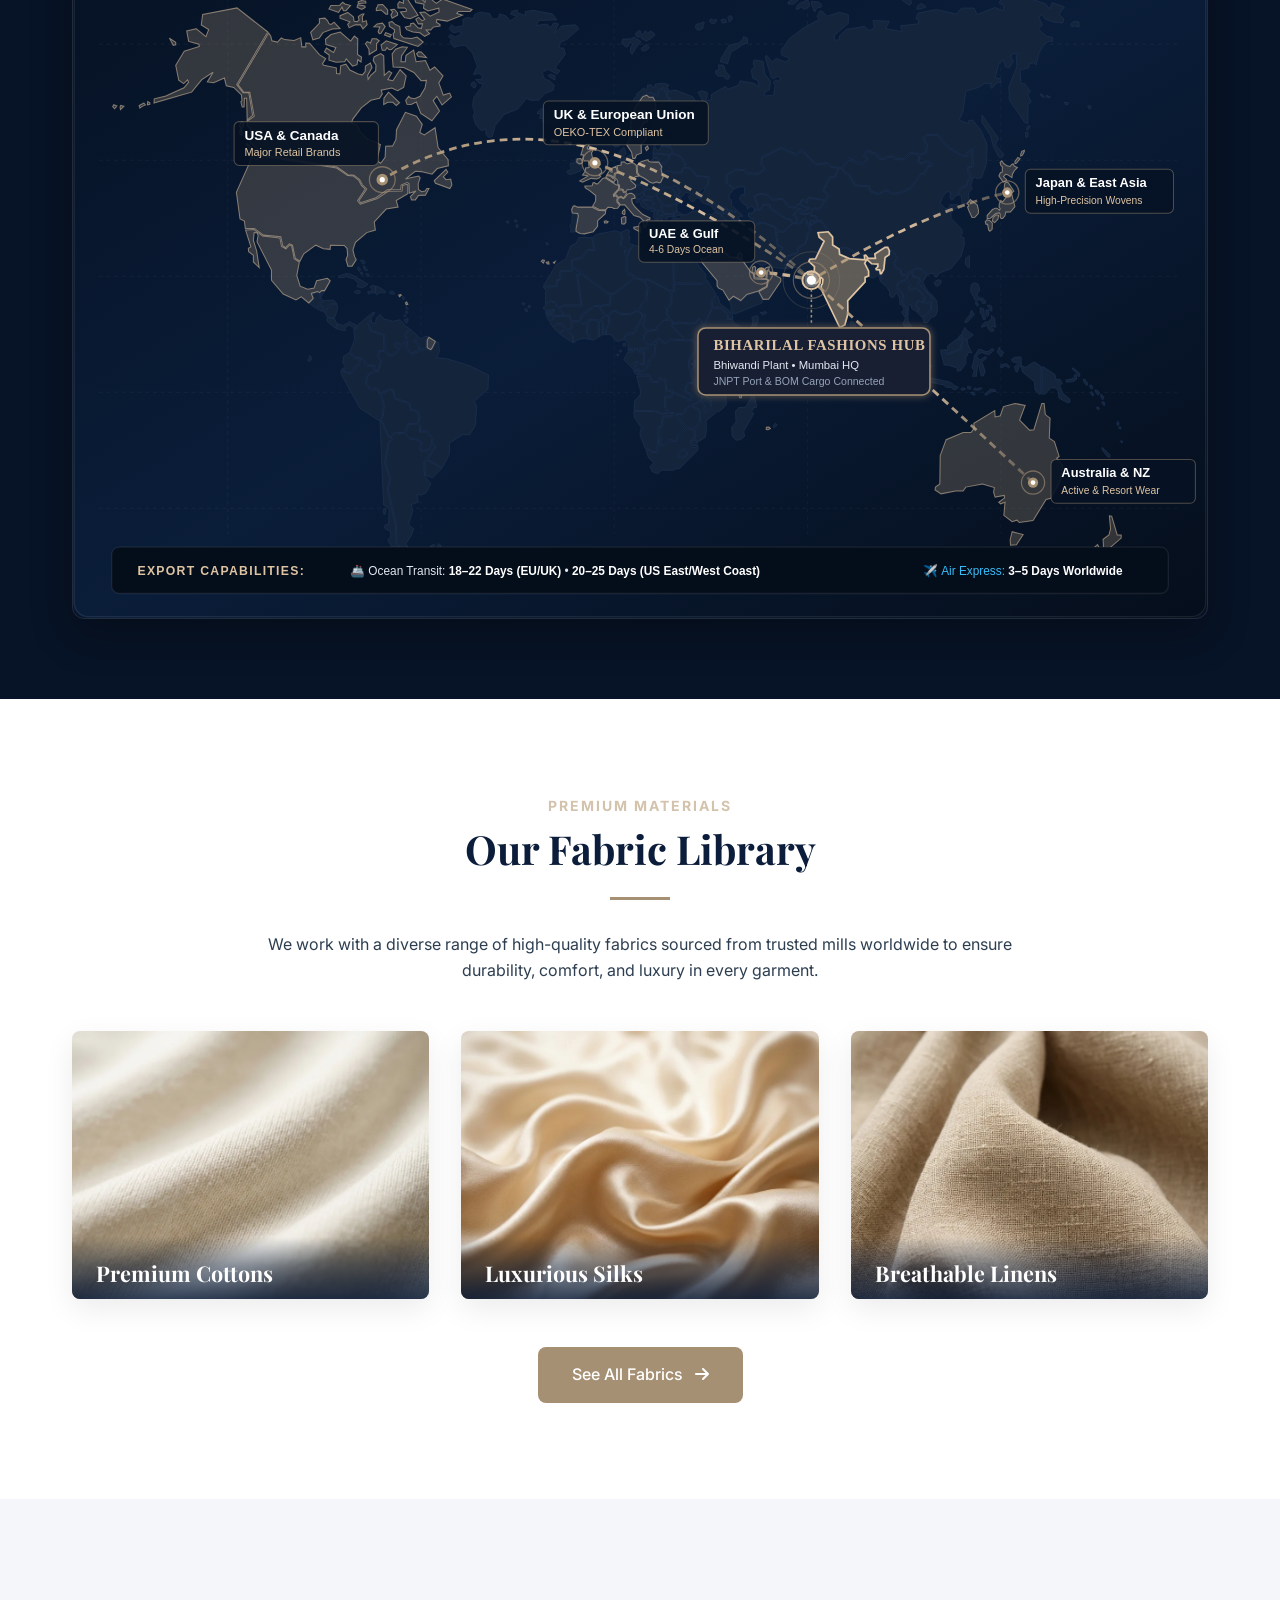
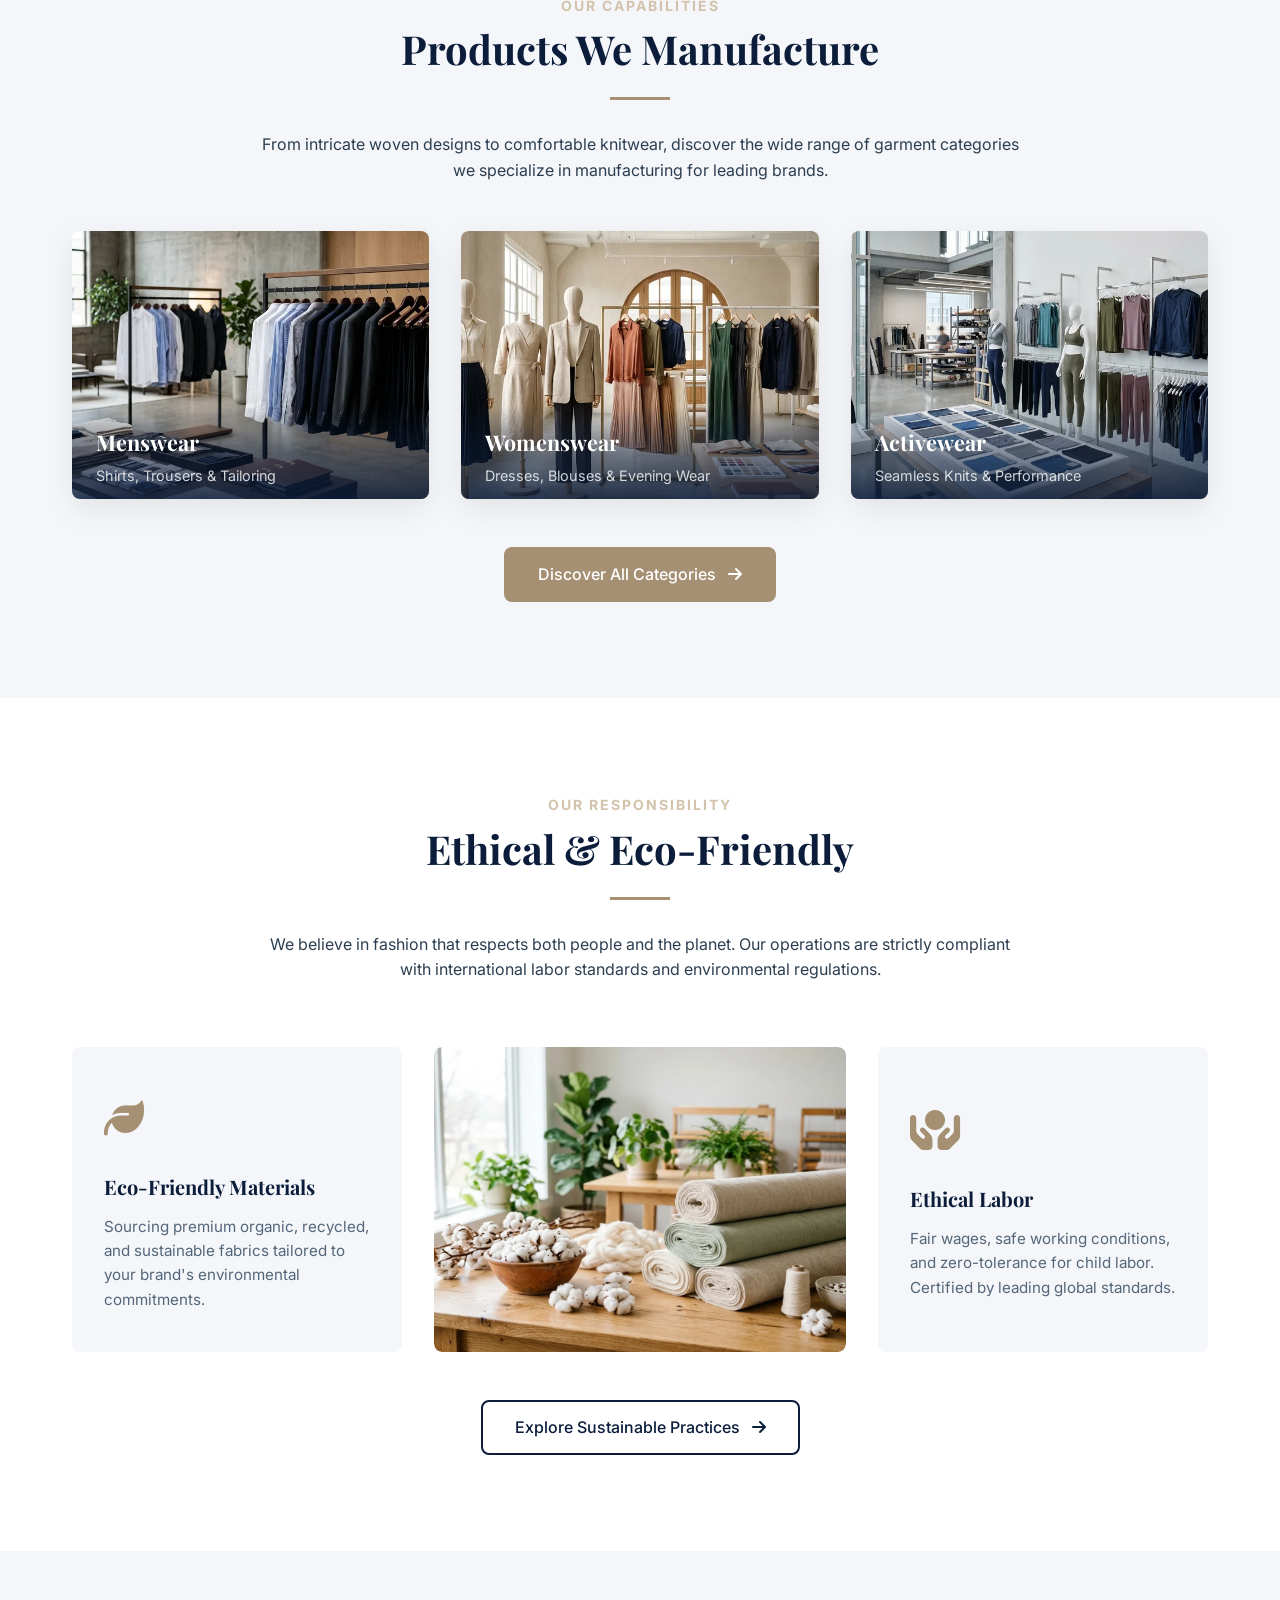
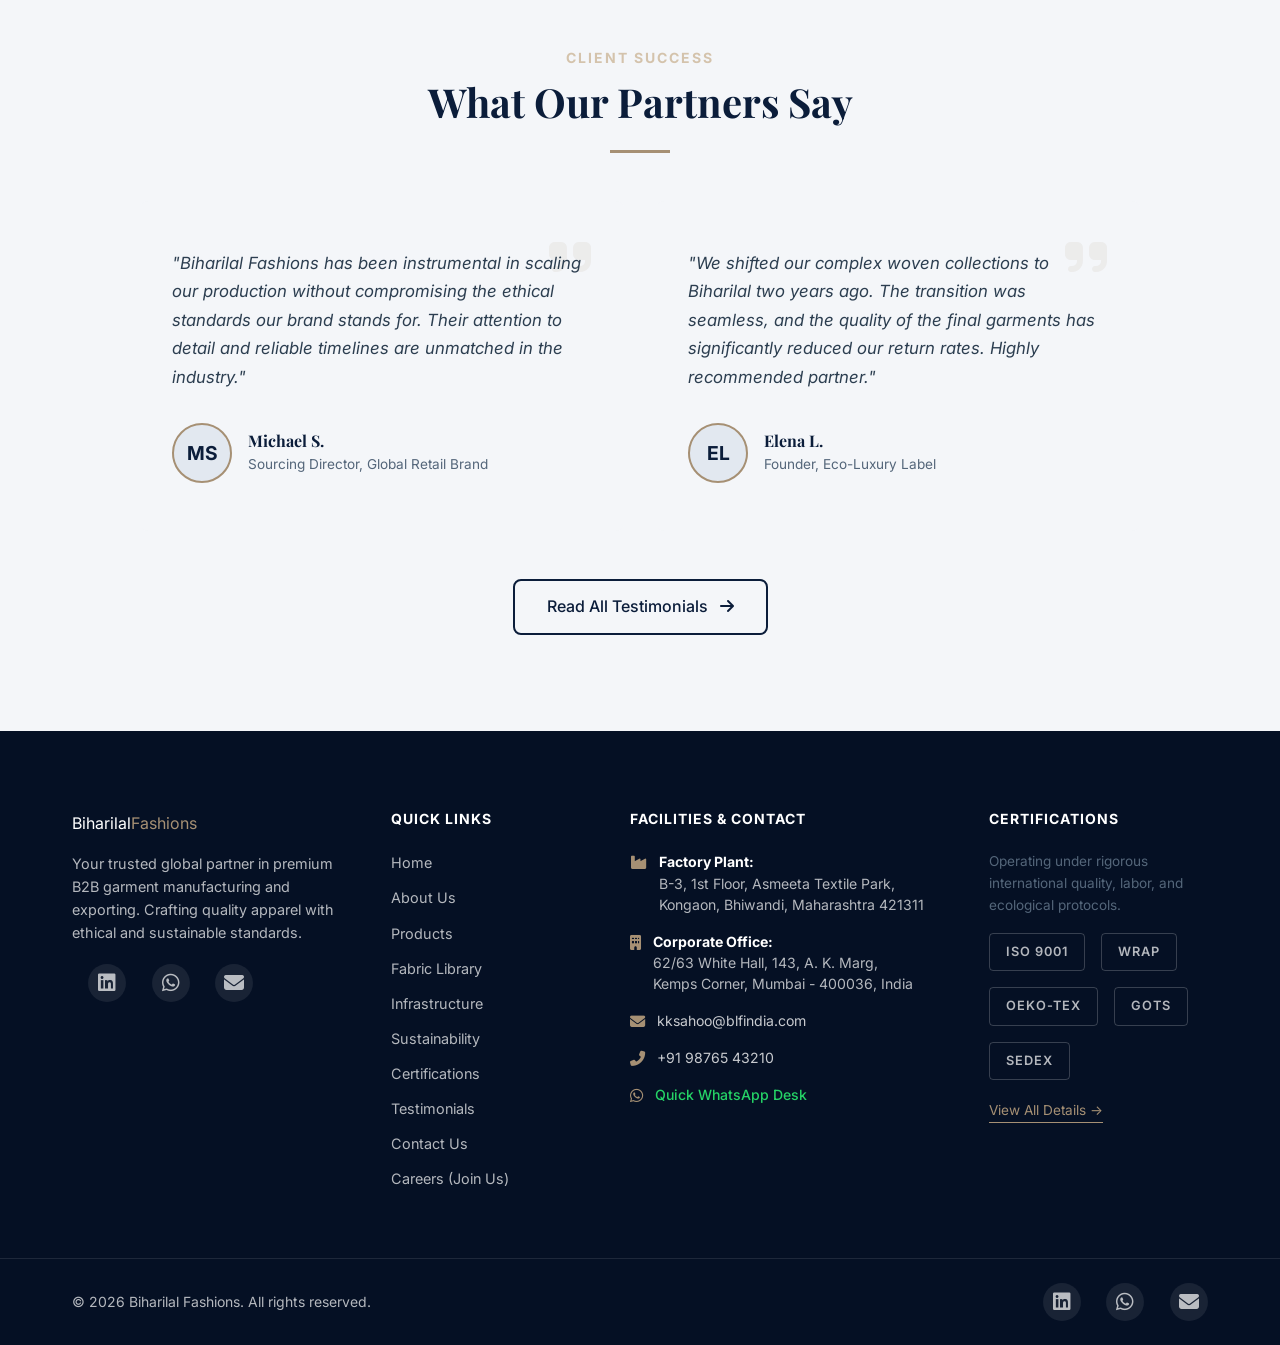
==== commit ff00a366: "fix: resolve oversized and stretched image distortion across all pages" ====
--- a/index.html
+++ b/index.html
@@ -196,7 +196,7 @@
                 </ul>
             </div>
             <div class="split-image-container">
-                <img src="assets/infrastructure_factory.webp" alt="State-of-the-art automated garment manufacturing facility with 500k+ monthly capacity" class="split-image" width="640" height="640" loading="lazy">
+                <img src="assets/infrastructure_factory.webp" alt="State-of-the-art automated garment manufacturing facility with 500k+ monthly capacity" class="split-image" width="1200" height="800" loading="lazy">
                 <div class="image-accent pattern-dots"></div>
             </div>
         </div>
@@ -270,19 +270,19 @@
             
             <div class="fabric-preview-grid">
                 <div class="fabric-preview-card">
-                    <img src="assets/fabric_cotton.webp" alt="Premium 100% combed organic cotton fabric detail" class="fabric-preview-img" width="640" height="640" loading="lazy">
+                    <img src="assets/fabric_cotton.webp" alt="Premium 100% combed organic cotton fabric detail" class="fabric-preview-img" width="800" height="600" loading="lazy">
                     <div class="fabric-preview-overlay">
                         <h3>Premium Cottons</h3>
                     </div>
                 </div>
                 <div class="fabric-preview-card">
-                    <img src="assets/fabric_silk.webp" alt="Luxurious pure mulberry silk fabric detail" class="fabric-preview-img" width="640" height="640" loading="lazy">
+                    <img src="assets/fabric_silk.webp" alt="Luxurious pure mulberry silk fabric detail" class="fabric-preview-img" width="800" height="600" loading="lazy">
                     <div class="fabric-preview-overlay">
                         <h3>Luxurious Silks</h3>
                     </div>
                 </div>
                 <div class="fabric-preview-card">
-                    <img src="assets/fabric_linen.webp" alt="Breathable European natural flax linen fabric detail" class="fabric-preview-img" width="640" height="640" loading="lazy">
+                    <img src="assets/fabric_linen.webp" alt="Breathable European natural flax linen fabric detail" class="fabric-preview-img" width="800" height="600" loading="lazy">
                     <div class="fabric-preview-overlay">
                         <h3>Breathable Linens</h3>
                     </div>
@@ -351,7 +351,7 @@
                     <p>Sourcing premium organic, recycled, and sustainable fabrics tailored to your brand's environmental commitments.</p>
                 </div>
                 <div class="sus-card card-featured">
-                    <img src="assets/sustainability_fabric.webp" alt="Eco-friendly organic and recycled fabric rolls certified to global standards" class="sus-image" width="640" height="640" loading="lazy">
+                    <img src="assets/sustainability_fabric.webp" alt="Eco-friendly organic and recycled fabric rolls certified to global standards" class="sus-image" width="1200" height="800" loading="lazy">
                 </div>
                 <div class="sus-card">
                     <div class="sus-icon"><i class="fas fa-hands-holding-circle"></i></div>
--- a/styles.css
+++ b/styles.css
@@ -51,6 +51,13 @@
     box-sizing: border-box;
 }
 
+/* Base Image Reset */
+img {
+    max-width: 100%;
+    height: auto;
+    display: block;
+}
+
 html {
     scroll-behavior: smooth;
     font-size: 16px;
@@ -532,13 +539,20 @@
 
 .split-image-container {
     position: relative;
+    max-width: 520px;
+    width: 100%;
+    margin: 0 auto;
 }
 
 .split-image {
     width: 100%;
+    height: auto;
+    max-height: 380px;
+    aspect-ratio: 16 / 11;
+    object-fit: cover;
     border-radius: var(--border-radius);
     display: block;
-    box-shadow: 0 20px 40px rgba(0,0,0,0.1);
+    box-shadow: 0 15px 35px rgba(0,0,0,0.1);
     position: relative;
     z-index: 2;
 }
@@ -613,17 +627,16 @@
 /* Sustainability Grid */
 .sustainability-grid {
     display: grid;
-    grid-template-columns: 1fr 1.5fr 1fr;
+    grid-template-columns: 1fr 1.25fr 1fr;
     gap: 2rem;
-    align-items: center;
+    align-items: stretch;
     margin-top: 4rem;
 }
 
 .sus-card {
     background: var(--primary-light);
-    padding: 2.5rem;
+    padding: 2.5rem 2rem;
     border-radius: var(--border-radius);
-    height: 100%;
     display: flex;
     flex-direction: column;
     justify-content: center;
@@ -656,14 +669,20 @@
     background: transparent;
     border-radius: var(--border-radius);
     overflow: hidden;
+    display: flex;
+    align-items: center;
+    justify-content: center;
 }
 
 .sus-image {
     width: 100%;
     height: 100%;
+    max-height: 340px;
     object-fit: cover;
     display: block;
-    aspect-ratio: 4/5;
+    aspect-ratio: 16 / 11;
+    border-radius: var(--border-radius);
+    box-shadow: 0 10px 25px rgba(0,0,0,0.08);
 }
 
 /* Contact */
@@ -788,7 +807,8 @@
     position: relative;
     border-radius: var(--border-radius);
     overflow: hidden;
-    aspect-ratio: 4/5;
+    aspect-ratio: 4 / 3;
+    max-height: 280px;
     cursor: pointer;
     box-shadow: 0 10px 30px rgba(0,0,0,0.08);
 }
@@ -809,10 +829,10 @@
     bottom: 0;
     left: 0;
     width: 100%;
-    padding: 2rem;
-    background: linear-gradient(to top, rgba(11,29,58,0.9) 0%, transparent 100%);
-    color: var(--text-white);
-    transform: translateY(10px);
+    padding: 1.5rem 1.5rem 1.25rem;
+    background: linear-gradient(to top, rgba(11,29,58,0.92) 0%, rgba(11,29,58,0.45) 60%, transparent 100%);
+    color: var(--text-white);
+    transform: translateY(8px);
     transition: var(--transition);
 }
 
@@ -822,7 +842,7 @@
 
 .fabric-preview-overlay h3 {
     color: var(--text-white);
-    font-size: 1.5rem;
+    font-size: 1.35rem;
     margin: 0;
 }
 
@@ -1103,7 +1123,7 @@
     .fabric-preview-grid {
         grid-template-columns: repeat(2, 1fr);
     }
-    .card-featured { height: 400px; }
+    .card-featured { height: auto; max-height: 340px; }
     .contact-wrapper { gap: 2rem; }
 
     /* Mobile/Tablet Navigation Drawer & Toggle */
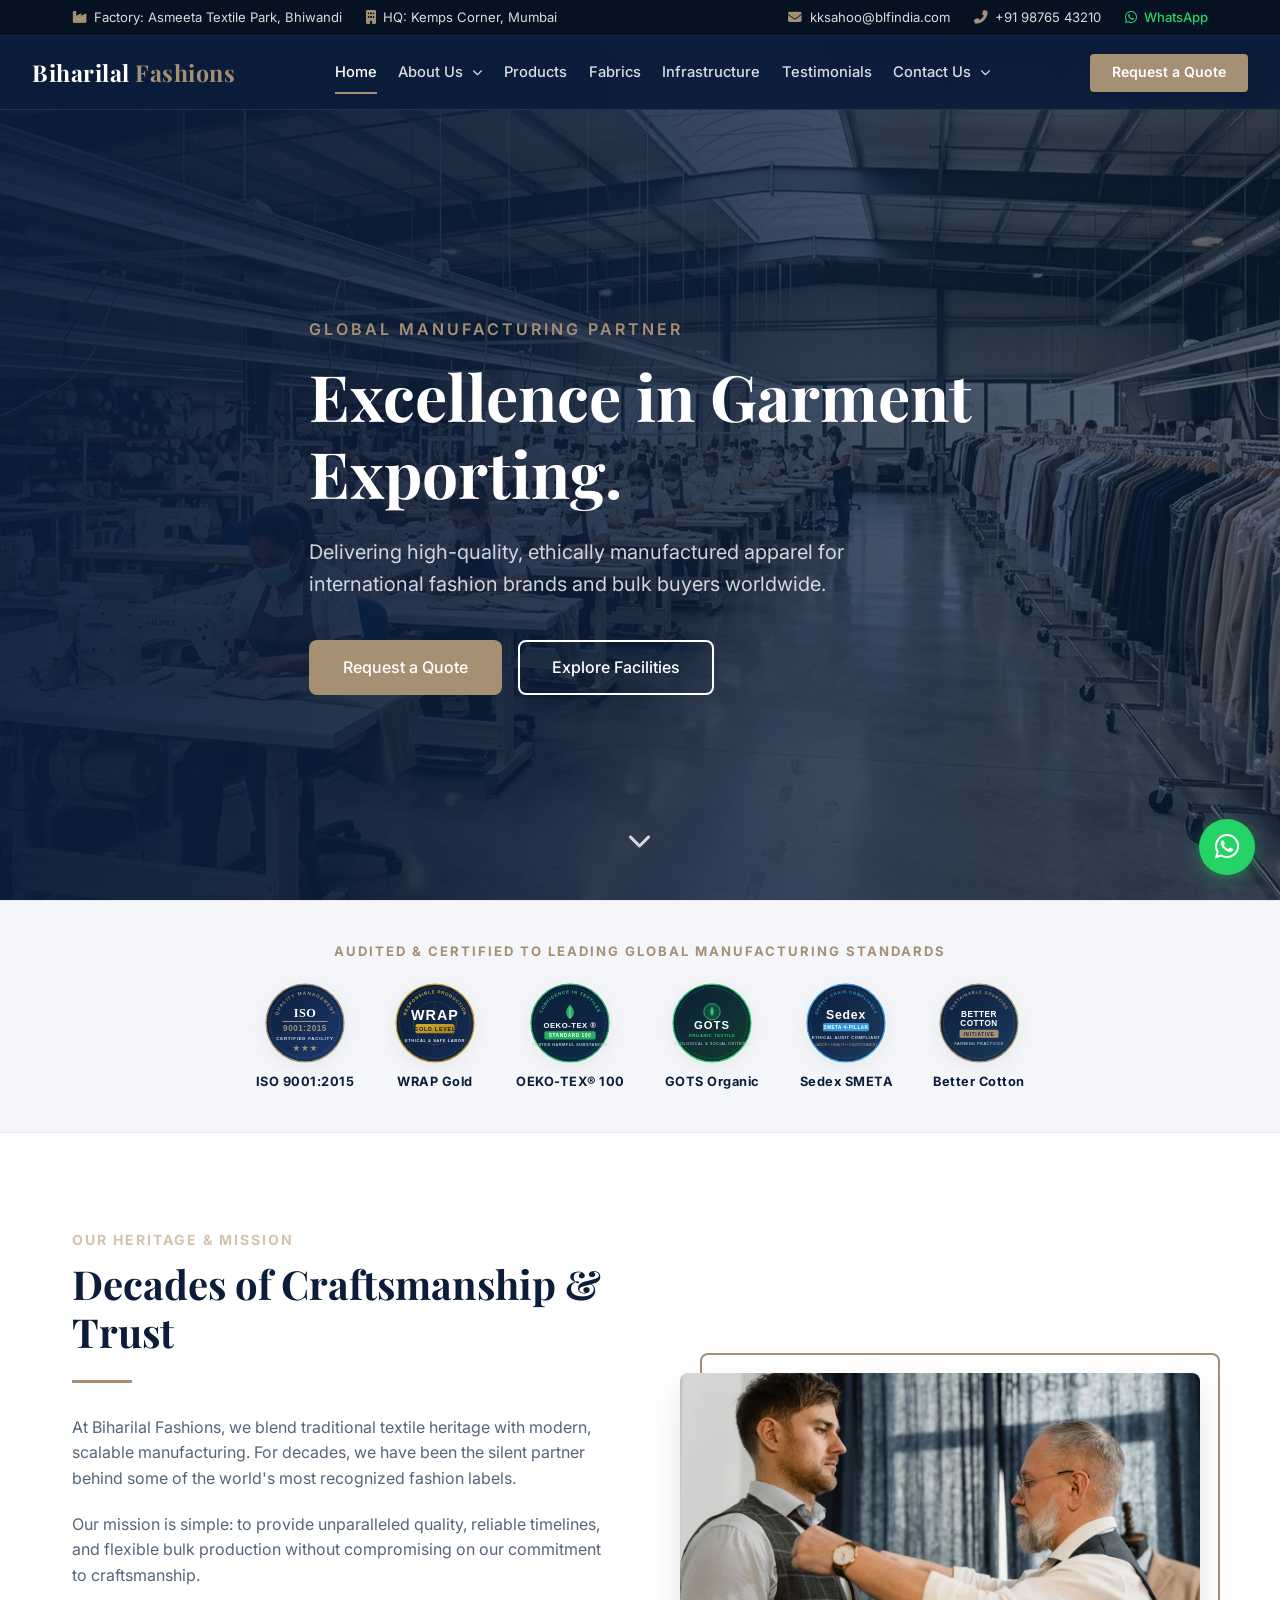
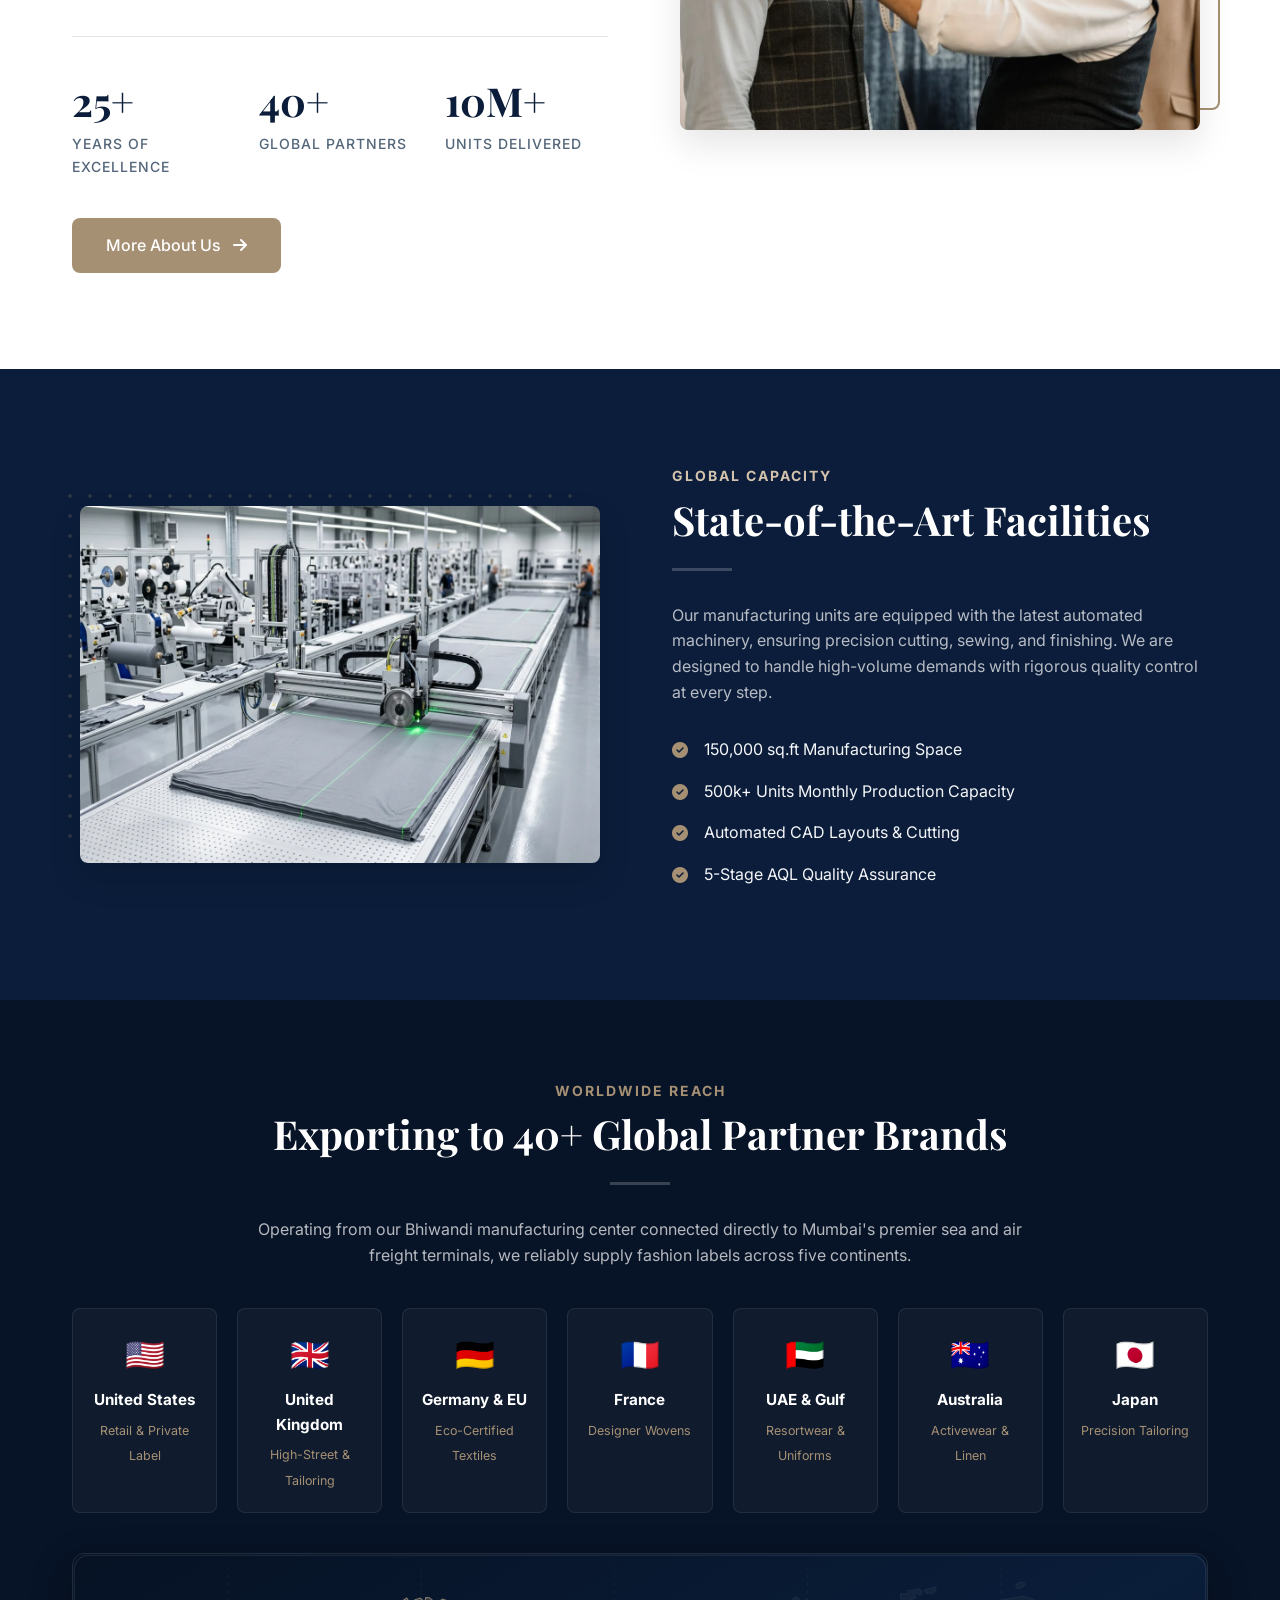
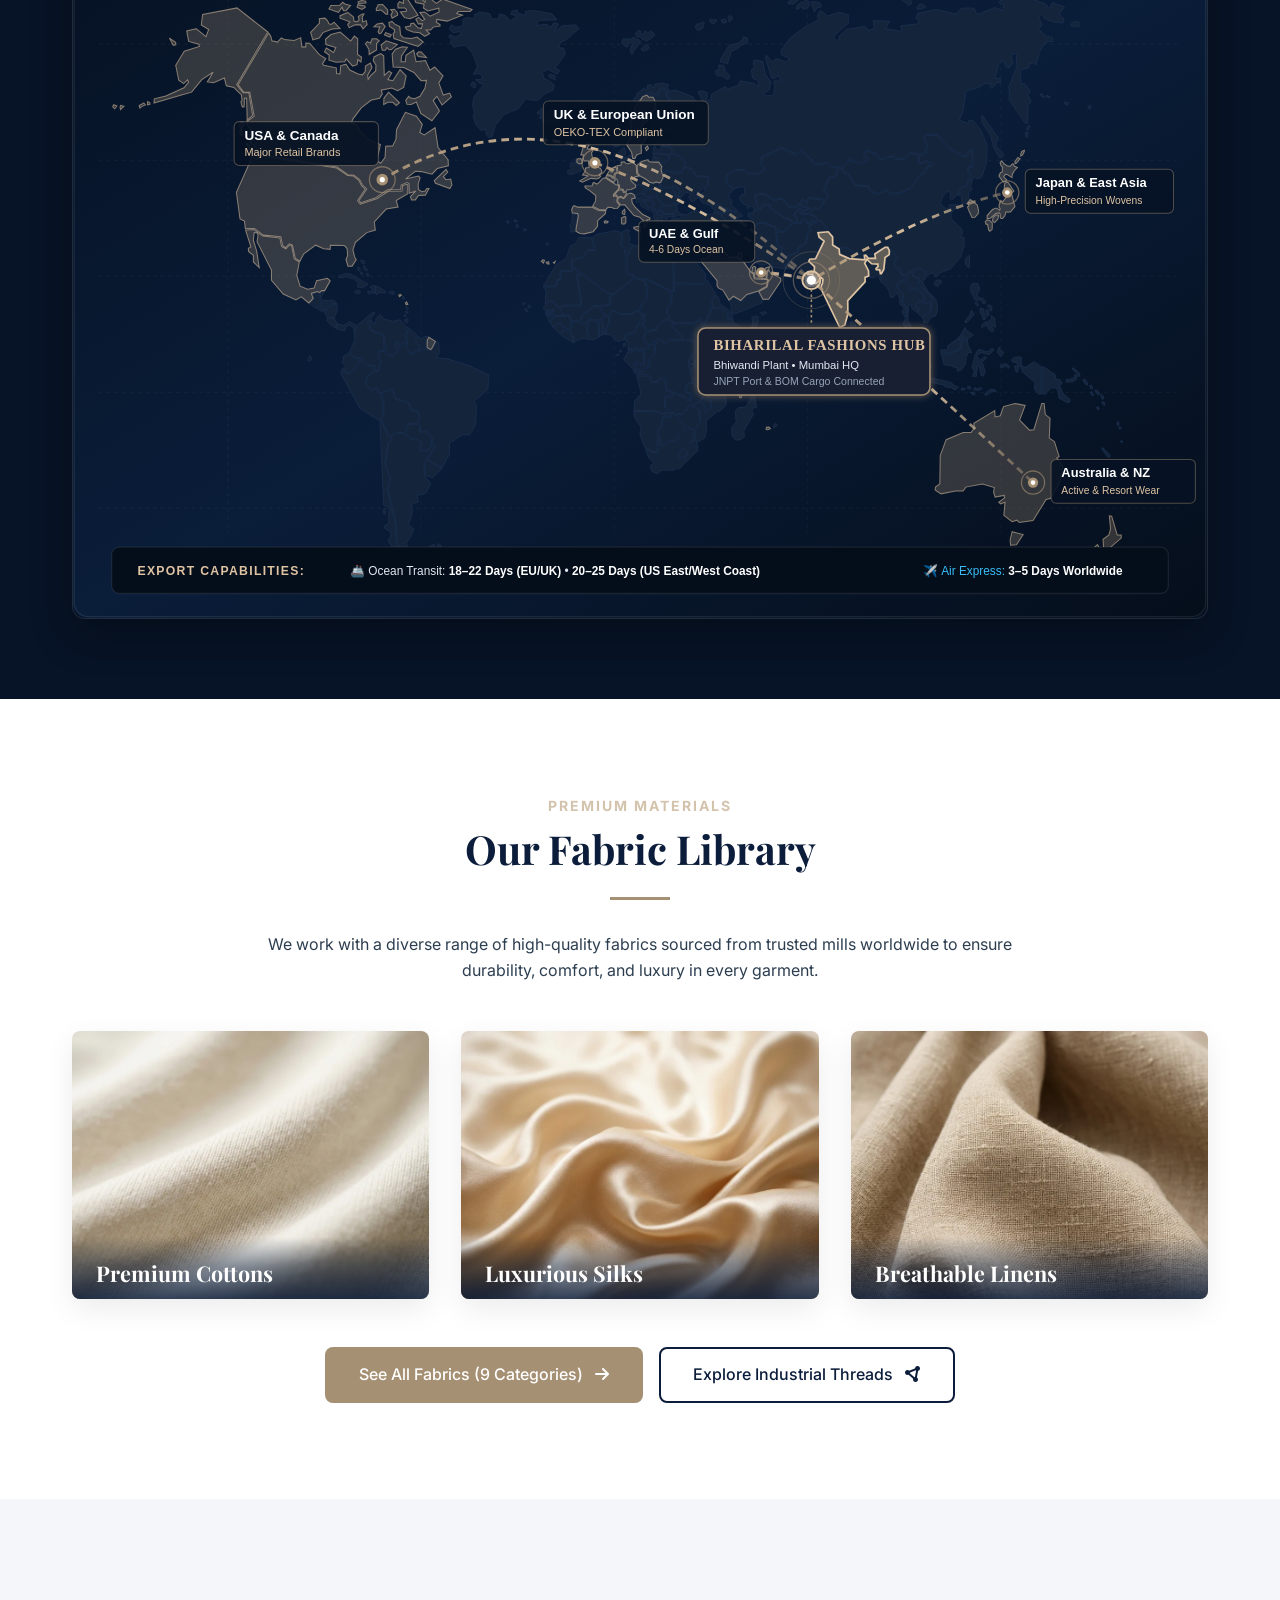
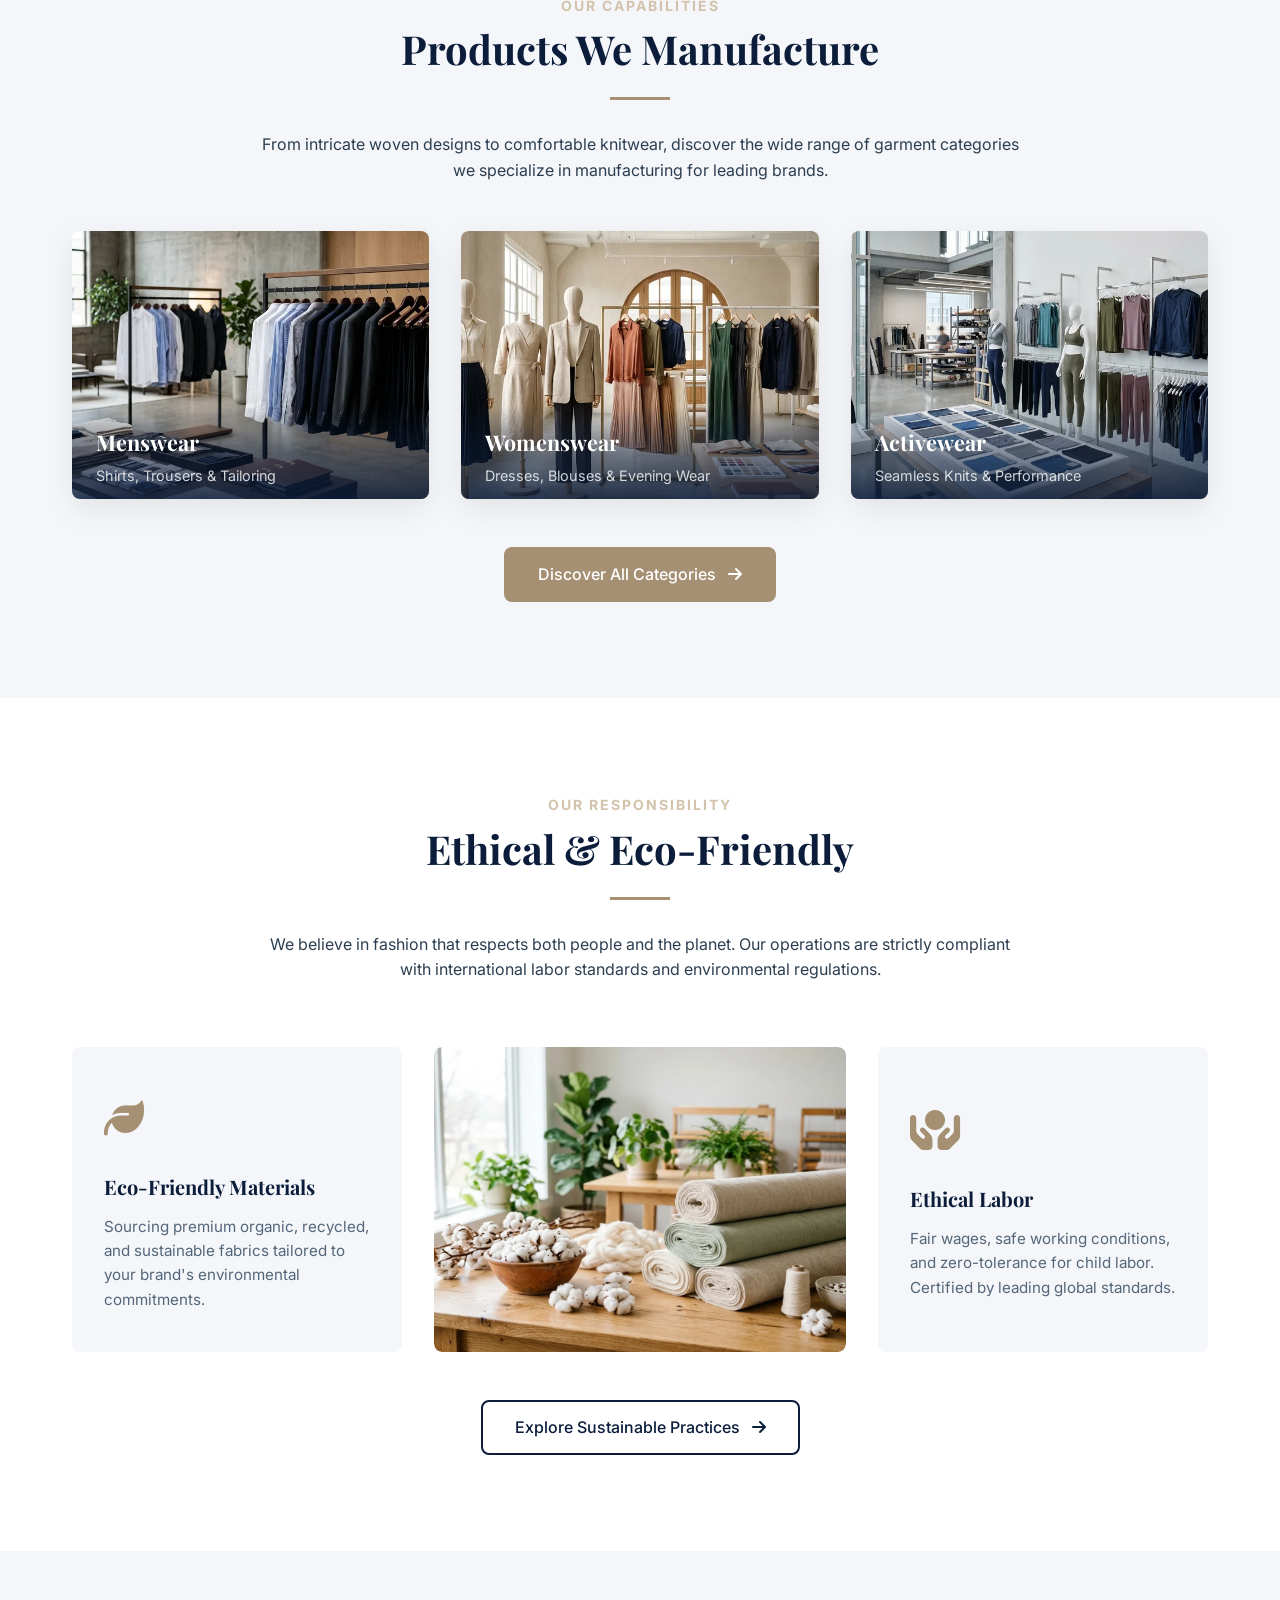
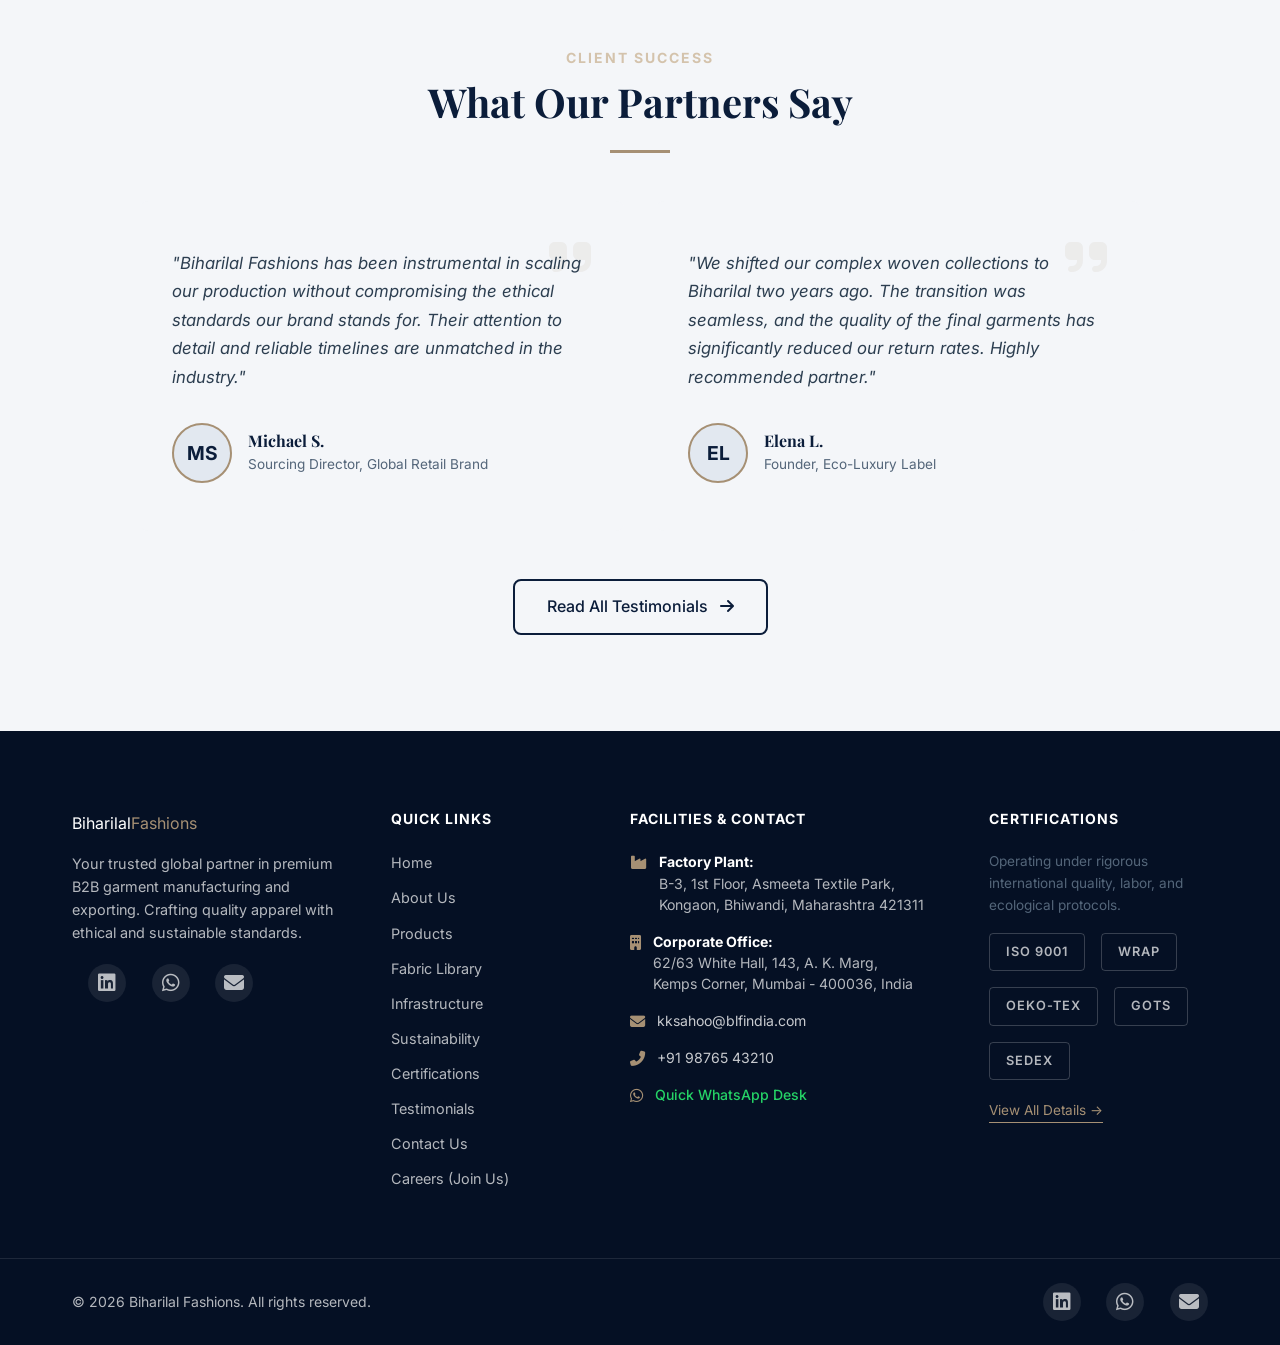
==== commit a9e05251: "feat: add 3 new export fabrics and dedicated industrial sewing threads section" ====
--- a/index.html
+++ b/index.html
@@ -288,8 +288,9 @@
                     </div>
                 </div>
             </div>
-            <div class="text-center mt-4" style="margin-top: 3rem;">
-                <a href="fabrics.html" class="btn btn-primary">See All Fabrics <i class="fas fa-arrow-right ml-2"></i></a>
+            <div class="text-center mt-4" style="margin-top: 3rem; display: flex; justify-content: center; gap: 1rem; flex-wrap: wrap;">
+                <a href="fabrics.html" class="btn btn-primary">See All Fabrics (9 Categories) <i class="fas fa-arrow-right ml-2"></i></a>
+                <a href="fabrics.html#threads" class="btn btn-secondary" style="border-color: var(--primary-dark); color: var(--primary-dark);">Explore Industrial Threads <i class="fas fa-circle-nodes ml-2"></i></a>
             </div>
         </div>
     </section>
--- a/styles.css
+++ b/styles.css
@@ -1568,3 +1568,181 @@
         grid-template-columns: repeat(2, 1fr);
     }
 }
+
+/* --- Industrial Thread Section --- */
+.thread-metrics-grid {
+    display: grid;
+    grid-template-columns: repeat(2, 1fr);
+    gap: 1.25rem;
+    margin-top: 2rem;
+}
+
+.thread-metric-card {
+    background: rgba(255, 255, 255, 0.05);
+    border: 1px solid rgba(255, 255, 255, 0.1);
+    border-radius: var(--border-radius);
+    padding: 1.25rem 1rem;
+    display: flex;
+    align-items: flex-start;
+    gap: 0.85rem;
+    transition: var(--transition);
+}
+
+.thread-metric-card:hover {
+    background: rgba(255, 255, 255, 0.08);
+    border-color: var(--accent-earth);
+    transform: translateY(-2px);
+}
+
+.thread-metric-icon {
+    font-size: 1.4rem;
+    color: var(--accent-earth);
+    flex-shrink: 0;
+    margin-top: 0.15rem;
+}
+
+.thread-metric-content h4 {
+    color: var(--text-white);
+    font-size: 0.95rem;
+    font-family: var(--font-body);
+    font-weight: 600;
+    margin-bottom: 0.25rem;
+}
+
+.thread-metric-content p {
+    color: rgba(255, 255, 255, 0.7);
+    font-size: 0.82rem;
+    line-height: 1.4;
+    margin: 0;
+}
+
+.thread-cards-grid {
+    display: grid;
+    grid-template-columns: repeat(auto-fit, minmax(280px, 1fr));
+    gap: 1.5rem;
+    margin-top: 3.5rem;
+}
+
+.thread-card {
+    background: rgba(255, 255, 255, 0.03);
+    border: 1px solid rgba(255, 255, 255, 0.08);
+    border-radius: var(--border-radius);
+    padding: 2rem 1.75rem;
+    display: flex;
+    flex-direction: column;
+    transition: var(--transition);
+    position: relative;
+    overflow: hidden;
+}
+
+.thread-card::before {
+    content: '';
+    position: absolute;
+    top: 0;
+    left: 0;
+    width: 100%;
+    height: 3px;
+    background: linear-gradient(90deg, var(--accent-earth), transparent);
+    opacity: 0;
+    transition: var(--transition);
+}
+
+.thread-card:hover {
+    background: rgba(255, 255, 255, 0.06);
+    border-color: rgba(166, 144, 116, 0.4);
+    transform: translateY(-5px);
+    box-shadow: 0 15px 35px rgba(0, 0, 0, 0.2);
+}
+
+.thread-card:hover::before {
+    opacity: 1;
+}
+
+.thread-badge {
+    display: inline-block;
+    padding: 0.25rem 0.65rem;
+    background: rgba(166, 144, 116, 0.2);
+    border: 1px solid var(--accent-earth);
+    color: #e6dac8;
+    border-radius: 4px;
+    font-size: 0.72rem;
+    font-weight: 700;
+    letter-spacing: 0.8px;
+    text-transform: uppercase;
+    margin-bottom: 1rem;
+    align-self: flex-start;
+}
+
+.thread-card h3 {
+    color: var(--text-white);
+    font-size: 1.25rem;
+    margin-bottom: 0.35rem;
+    font-family: var(--font-heading);
+}
+
+.thread-spec {
+    color: var(--accent-earth);
+    font-size: 0.82rem;
+    font-weight: 600;
+    margin-bottom: 1rem;
+    display: block;
+}
+
+.thread-card p {
+    color: rgba(255, 255, 255, 0.75);
+    font-size: 0.9rem;
+    line-height: 1.6;
+    margin-bottom: 1.5rem;
+    flex-grow: 1;
+}
+
+.thread-app-tag {
+    font-size: 0.8rem;
+    color: #cbd5e1;
+    background: rgba(0, 0, 0, 0.25);
+    padding: 0.4rem 0.75rem;
+    border-radius: 4px;
+    border-left: 2px solid var(--accent-earth);
+    margin-top: auto;
+}
+
+.thread-assurance-strip {
+    margin-top: 3.5rem;
+    padding: 1.75rem 2rem;
+    background: rgba(255, 255, 255, 0.04);
+    border: 1px solid rgba(166, 144, 116, 0.25);
+    border-radius: var(--border-radius);
+    display: flex;
+    justify-content: space-around;
+    flex-wrap: wrap;
+    gap: 1.5rem;
+    text-align: center;
+}
+
+.thread-assurance-item {
+    display: flex;
+    align-items: center;
+    gap: 0.75rem;
+    color: #e2e8f0;
+    font-size: 0.9rem;
+    font-weight: 500;
+}
+
+.thread-assurance-item i {
+    color: var(--accent-earth);
+    font-size: 1.15rem;
+}
+
+@media (max-width: 768px) {
+    .thread-metrics-grid {
+        grid-template-columns: 1fr;
+    }
+    .thread-cards-grid {
+        grid-template-columns: 1fr;
+    }
+    .thread-assurance-strip {
+        flex-direction: column;
+        align-items: flex-start;
+        text-align: left;
+    }
+}
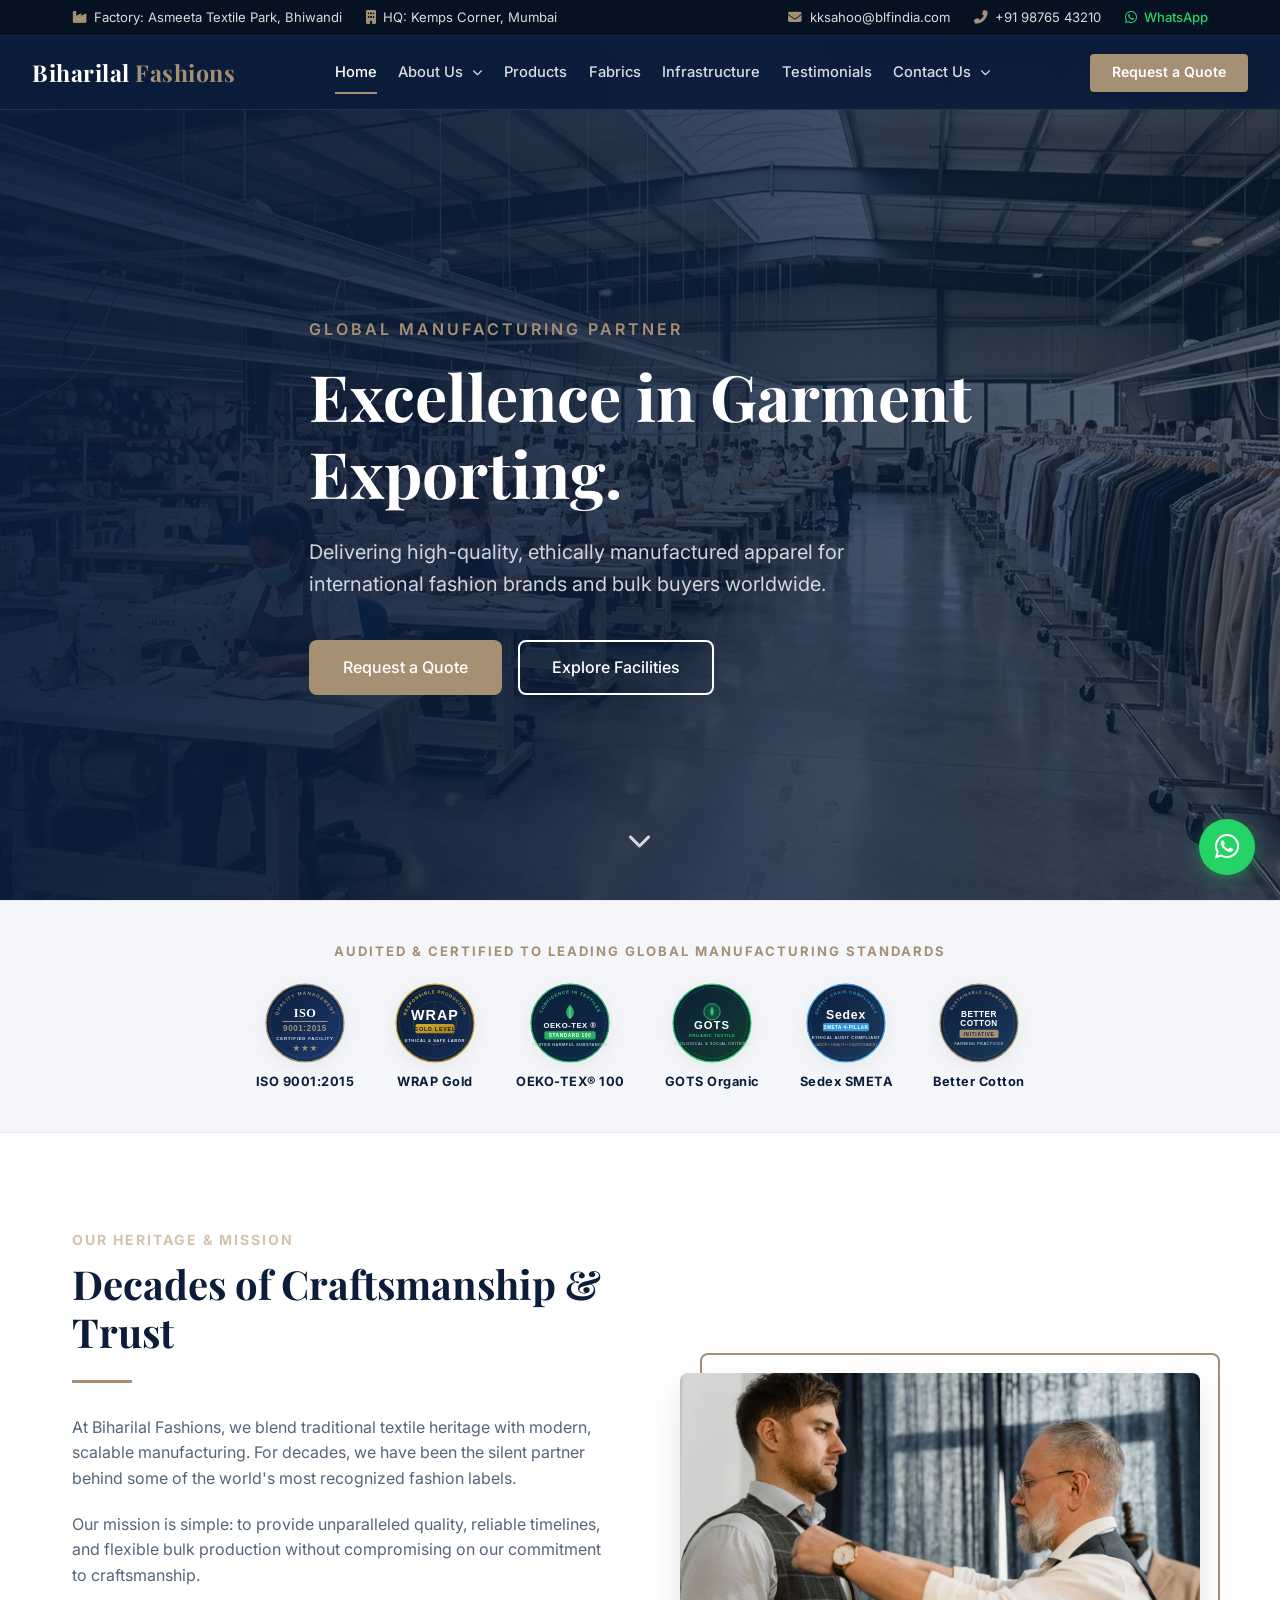
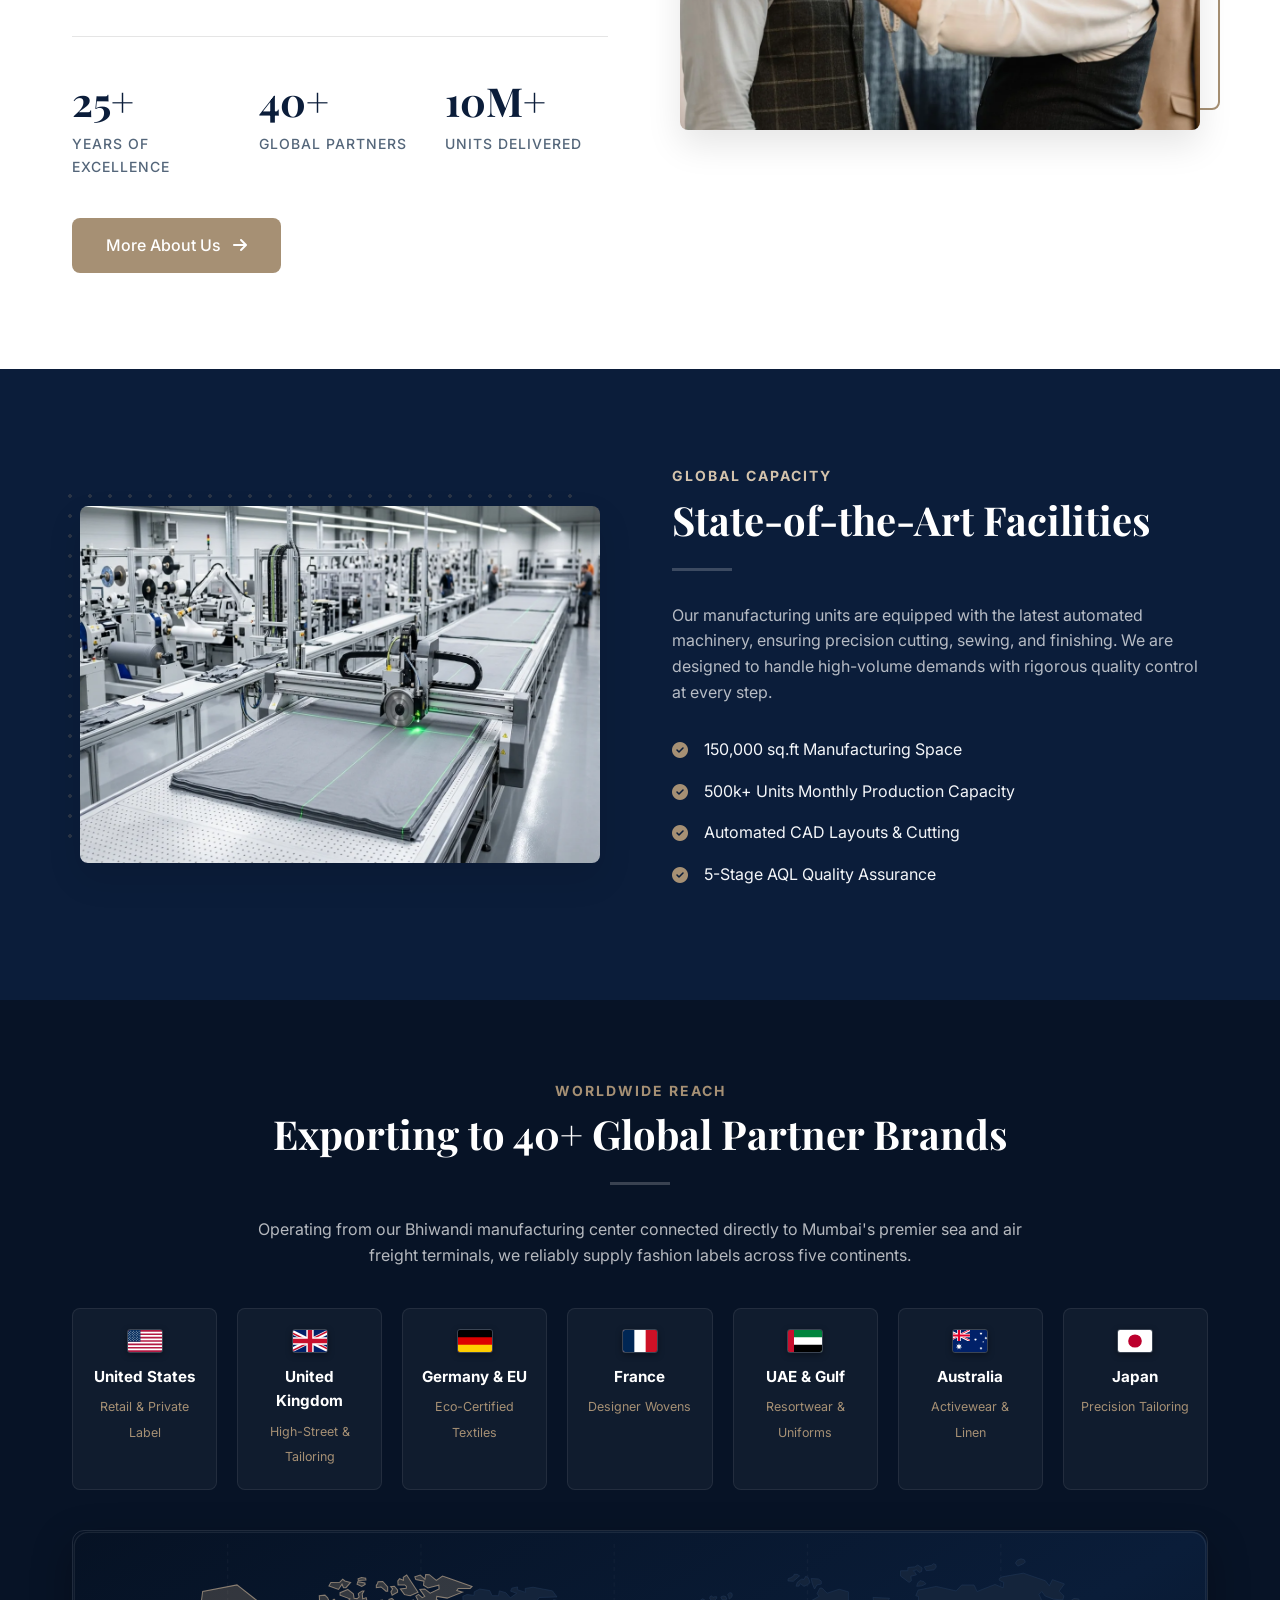
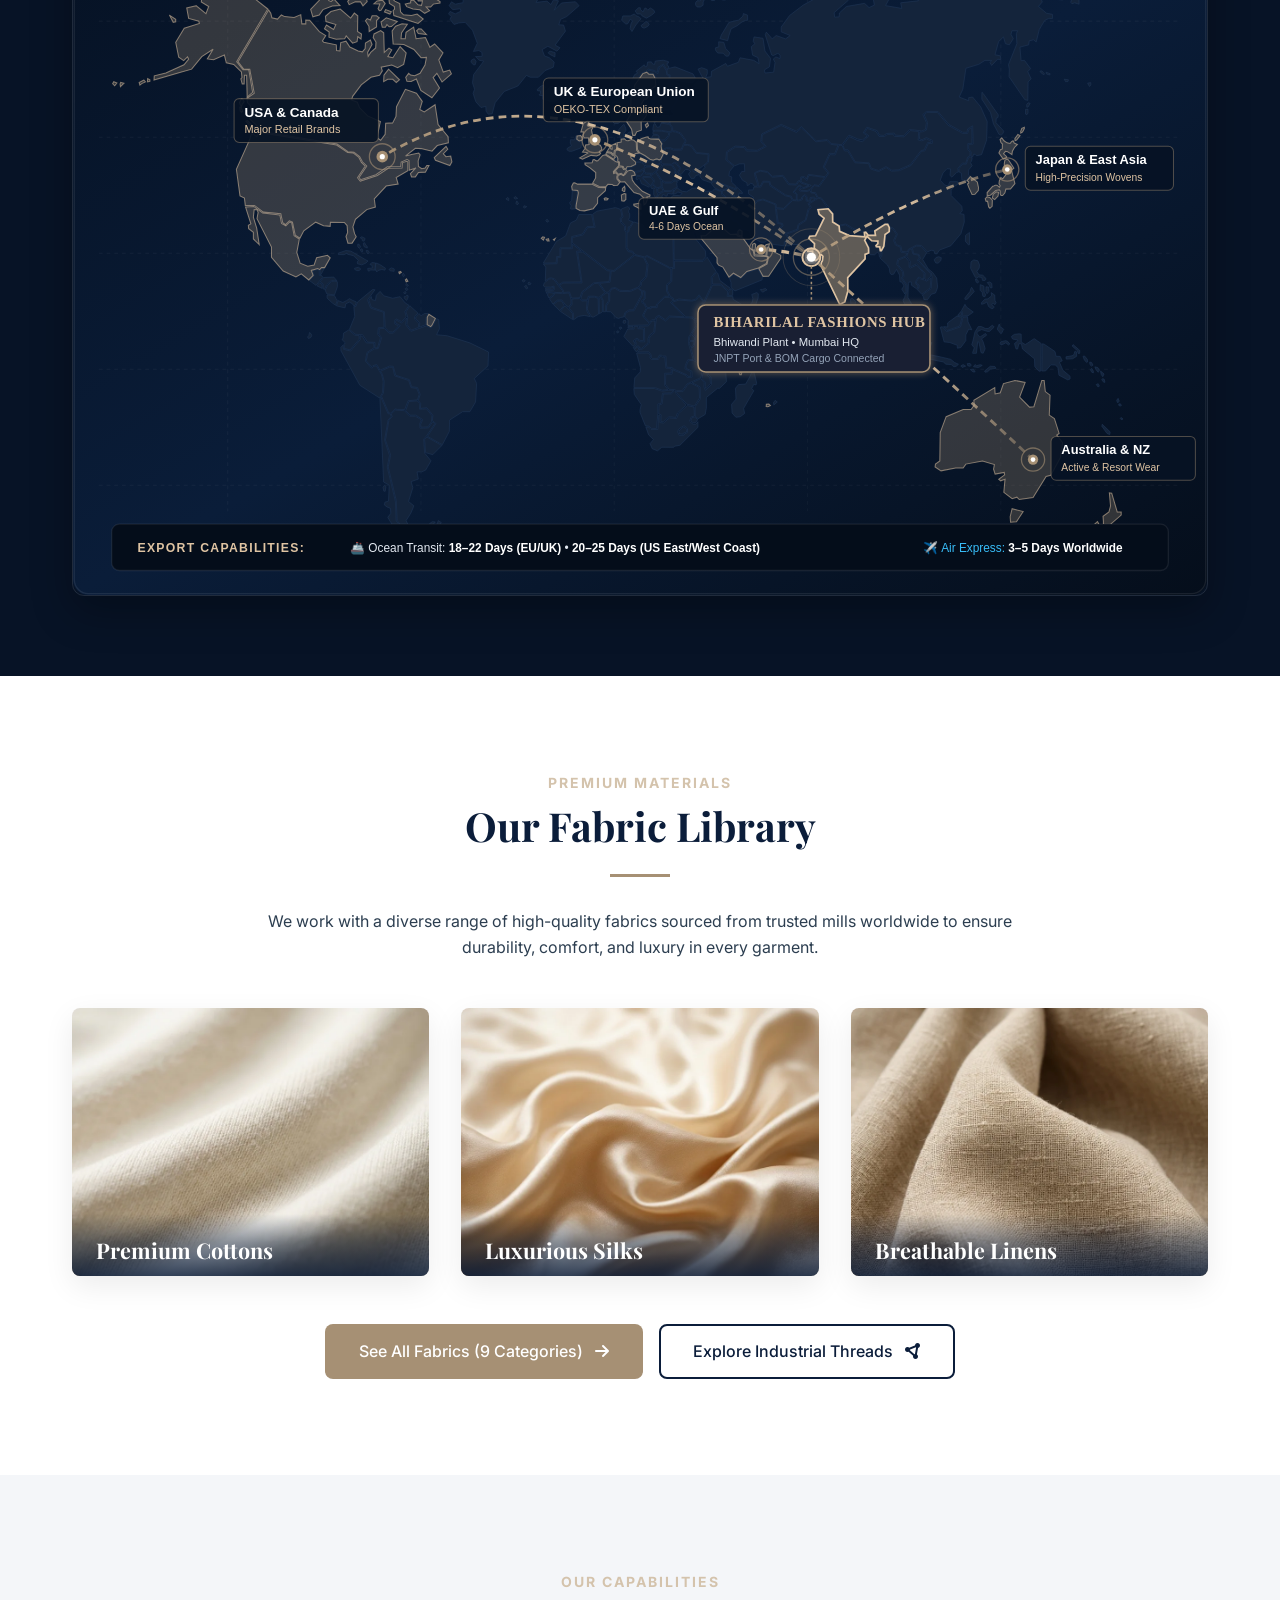
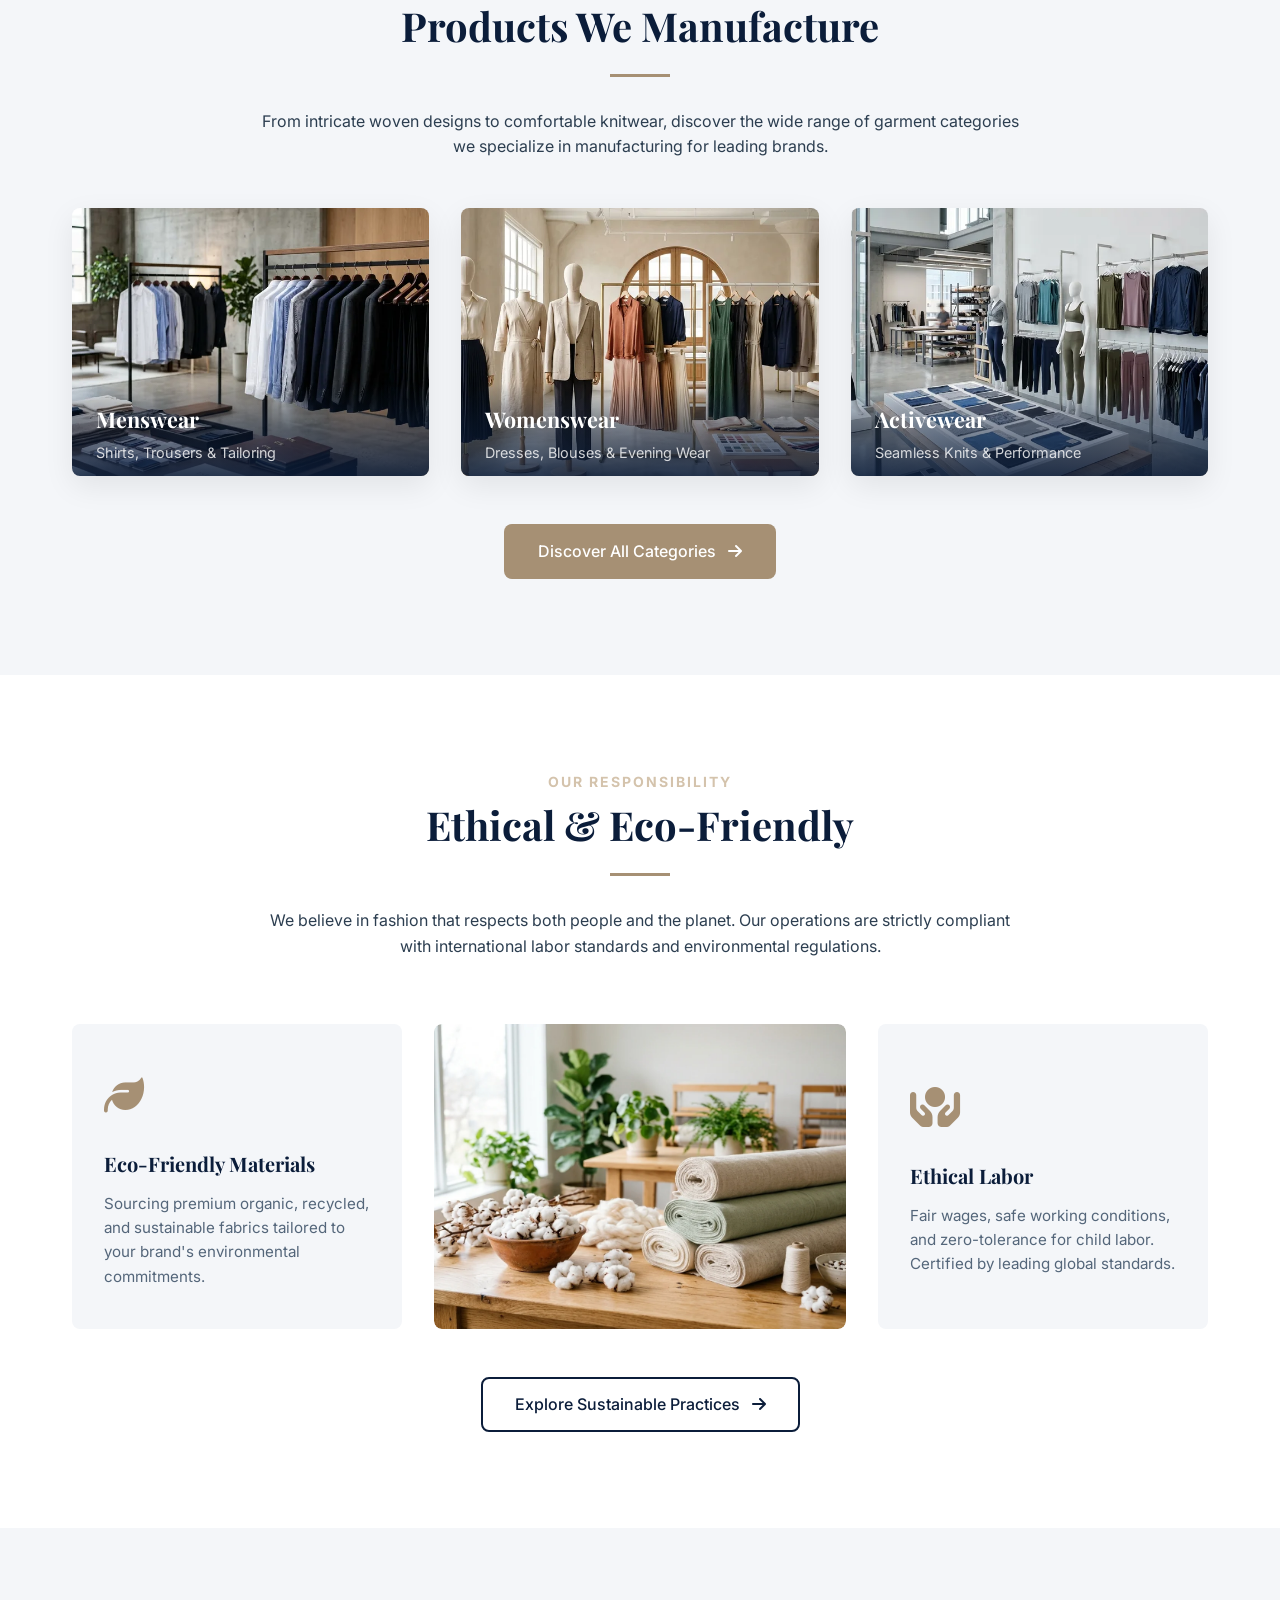
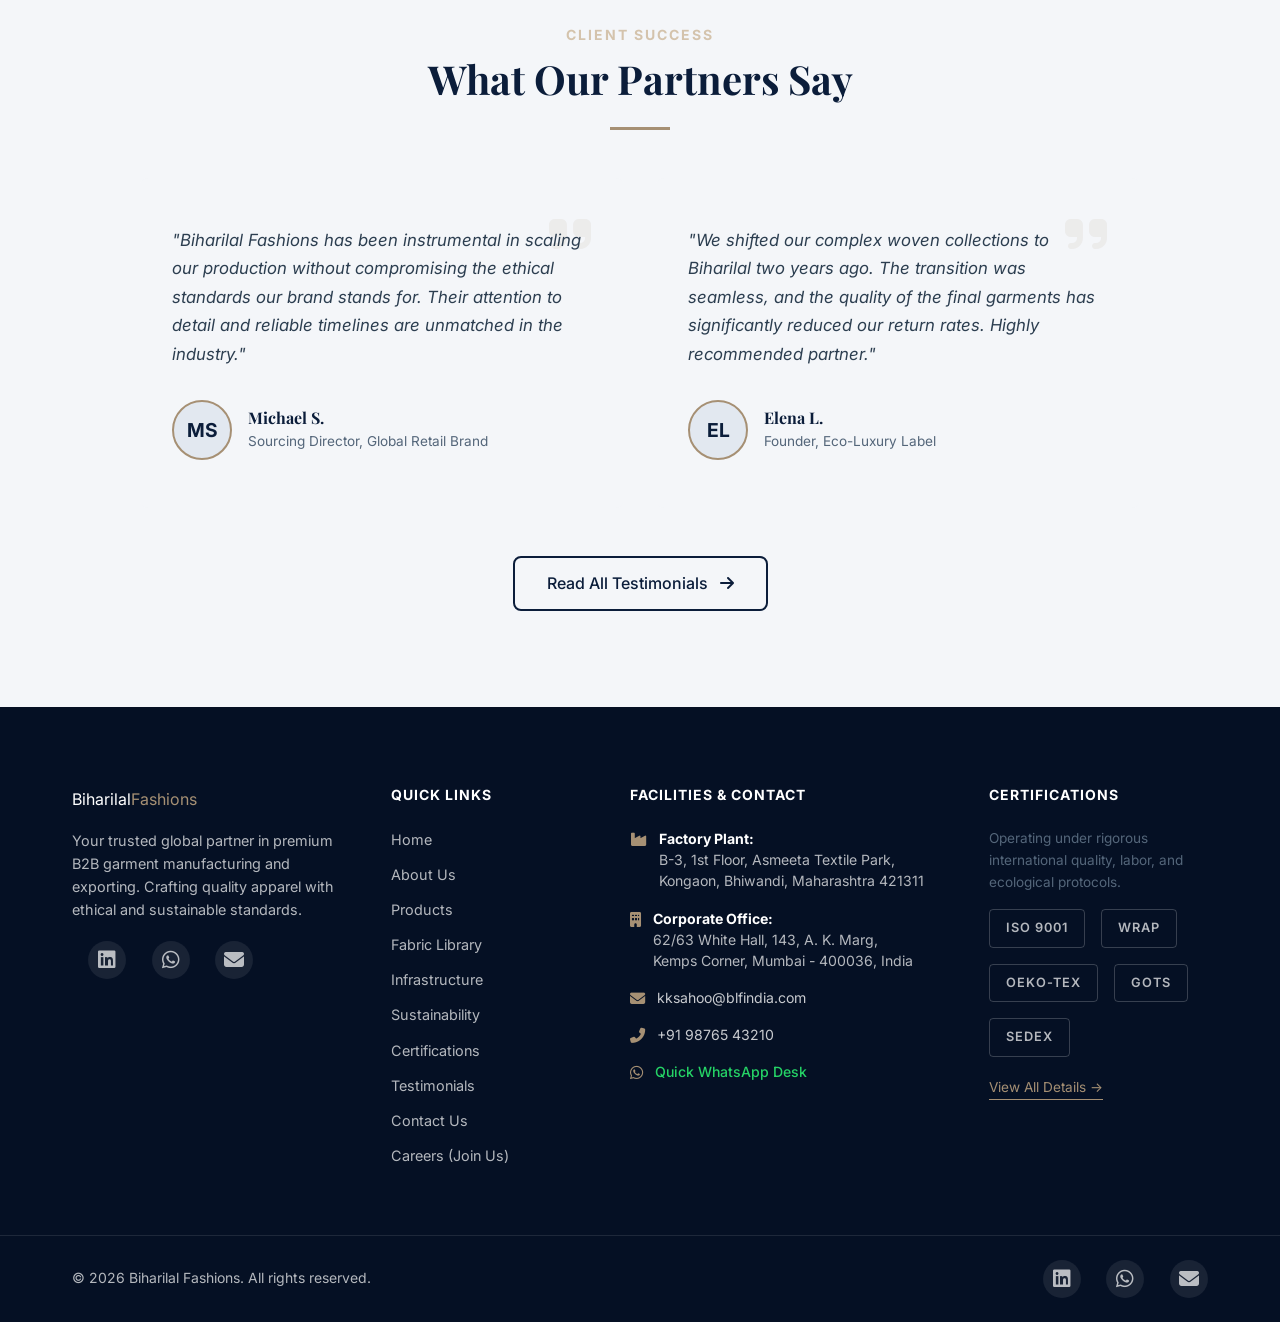
==== commit 510e374a: "fix: replace emoji flags with vector SVGs to render cross-platform on Windows desktop and mobile" ====
--- a/index.html
+++ b/index.html
@@ -215,37 +215,51 @@
             <!-- Country Badges -->
             <div class="export-destinations-grid">
                 <div class="export-destination-card">
-                    <span class="destination-flag">🇺🇸</span>
+                    <div class="destination-flag">
+                        <img src="assets/flags/flag_us.svg" alt="United States Flag" class="destination-flag-img" width="36" height="24">
+                    </div>
                     <div class="destination-country">United States</div>
                     <span class="destination-specialty">Retail &amp; Private Label</span>
                 </div>
                 <div class="export-destination-card">
-                    <span class="destination-flag">🇬🇧</span>
+                    <div class="destination-flag">
+                        <img src="assets/flags/flag_gb.svg" alt="United Kingdom Flag" class="destination-flag-img" width="36" height="24">
+                    </div>
                     <div class="destination-country">United Kingdom</div>
                     <span class="destination-specialty">High-Street &amp; Tailoring</span>
                 </div>
                 <div class="export-destination-card">
-                    <span class="destination-flag">🇩🇪</span>
+                    <div class="destination-flag">
+                        <img src="assets/flags/flag_de.svg" alt="Germany Flag" class="destination-flag-img" width="36" height="24">
+                    </div>
                     <div class="destination-country">Germany &amp; EU</div>
                     <span class="destination-specialty">Eco-Certified Textiles</span>
                 </div>
                 <div class="export-destination-card">
-                    <span class="destination-flag">🇫🇷</span>
+                    <div class="destination-flag">
+                        <img src="assets/flags/flag_fr.svg" alt="France Flag" class="destination-flag-img" width="36" height="24">
+                    </div>
                     <div class="destination-country">France</div>
                     <span class="destination-specialty">Designer Wovens</span>
                 </div>
                 <div class="export-destination-card">
-                    <span class="destination-flag">🇦🇪</span>
+                    <div class="destination-flag">
+                        <img src="assets/flags/flag_ae.svg" alt="United Arab Emirates Flag" class="destination-flag-img" width="36" height="24">
+                    </div>
                     <div class="destination-country">UAE &amp; Gulf</div>
                     <span class="destination-specialty">Resortwear &amp; Uniforms</span>
                 </div>
                 <div class="export-destination-card">
-                    <span class="destination-flag">🇦🇺</span>
+                    <div class="destination-flag">
+                        <img src="assets/flags/flag_au.svg" alt="Australia Flag" class="destination-flag-img" width="36" height="24">
+                    </div>
                     <div class="destination-country">Australia</div>
                     <span class="destination-specialty">Activewear &amp; Linen</span>
                 </div>
                 <div class="export-destination-card">
-                    <span class="destination-flag">🇯🇵</span>
+                    <div class="destination-flag">
+                        <img src="assets/flags/flag_jp.svg" alt="Japan Flag" class="destination-flag-img" width="36" height="24">
+                    </div>
                     <div class="destination-country">Japan</div>
                     <span class="destination-specialty">Precision Tailoring</span>
                 </div>
--- a/styles.css
+++ b/styles.css
@@ -1476,9 +1476,26 @@
 }
 
 .destination-flag {
-    font-size: 2rem;
-    margin-bottom: 0.5rem;
+    margin-bottom: 0.75rem;
+    display: flex;
+    justify-content: center;
+    align-items: center;
+}
+
+.destination-flag-img {
+    width: 36px;
+    height: 24px;
+    object-fit: cover;
+    border-radius: 3px;
     display: block;
+    box-shadow: 0 2px 6px rgba(0, 0, 0, 0.35);
+    border: 1px solid rgba(255, 255, 255, 0.18);
+    transition: var(--transition);
+}
+
+.export-destination-card:hover .destination-flag-img {
+    transform: scale(1.1);
+    box-shadow: 0 4px 10px rgba(0, 0, 0, 0.45);
 }
 
 .destination-country {
